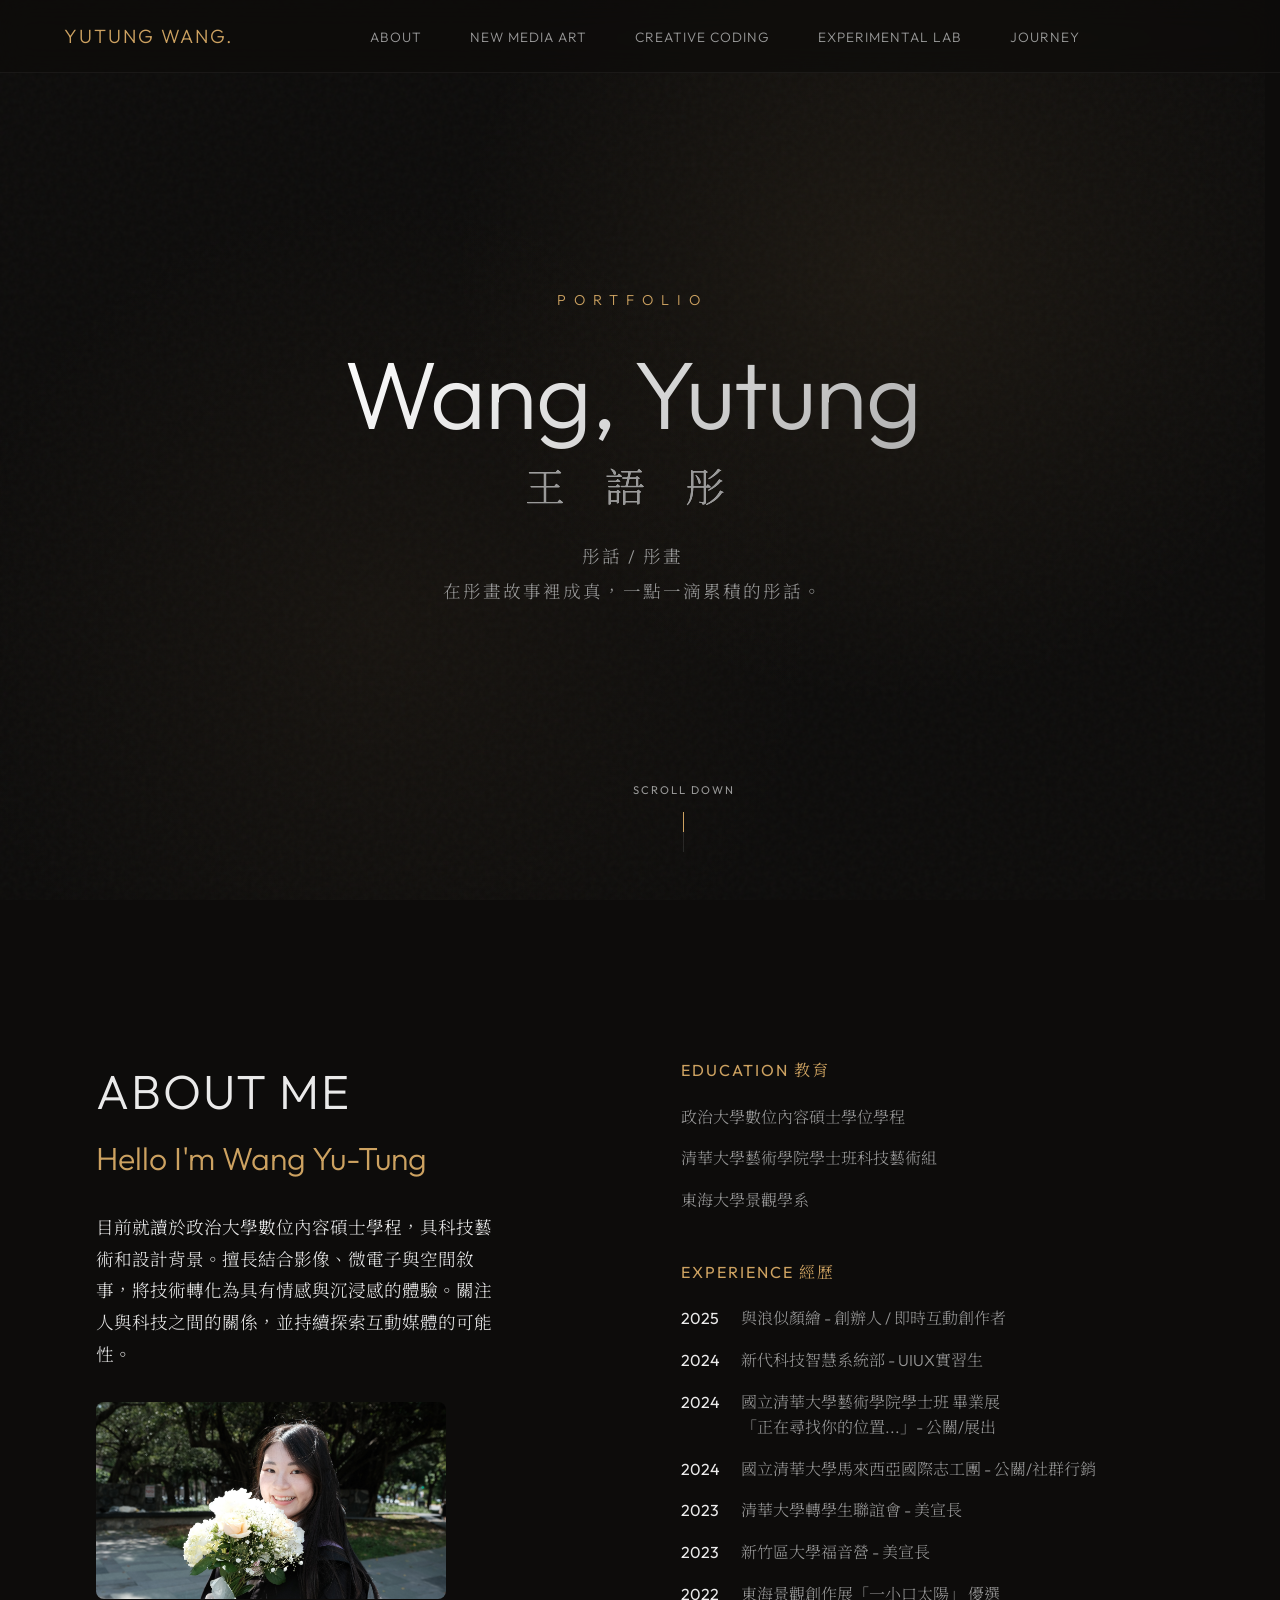
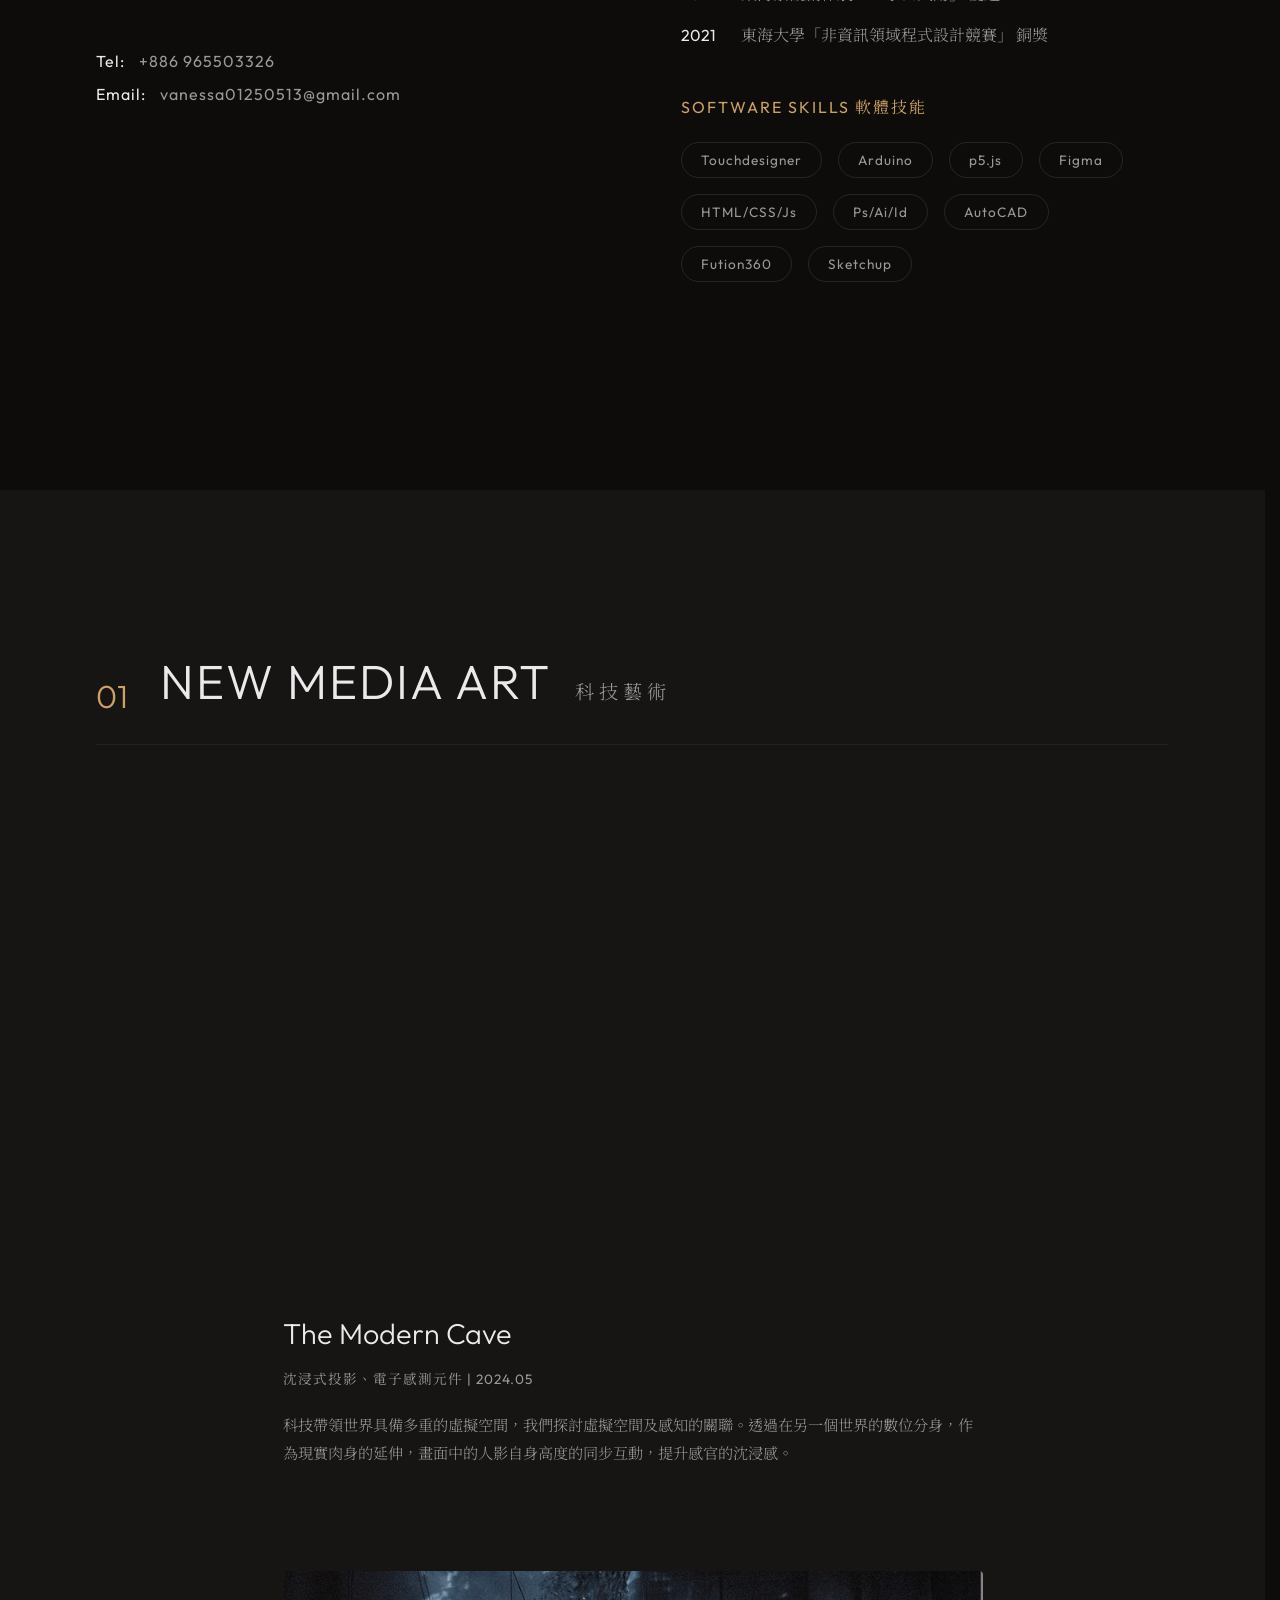
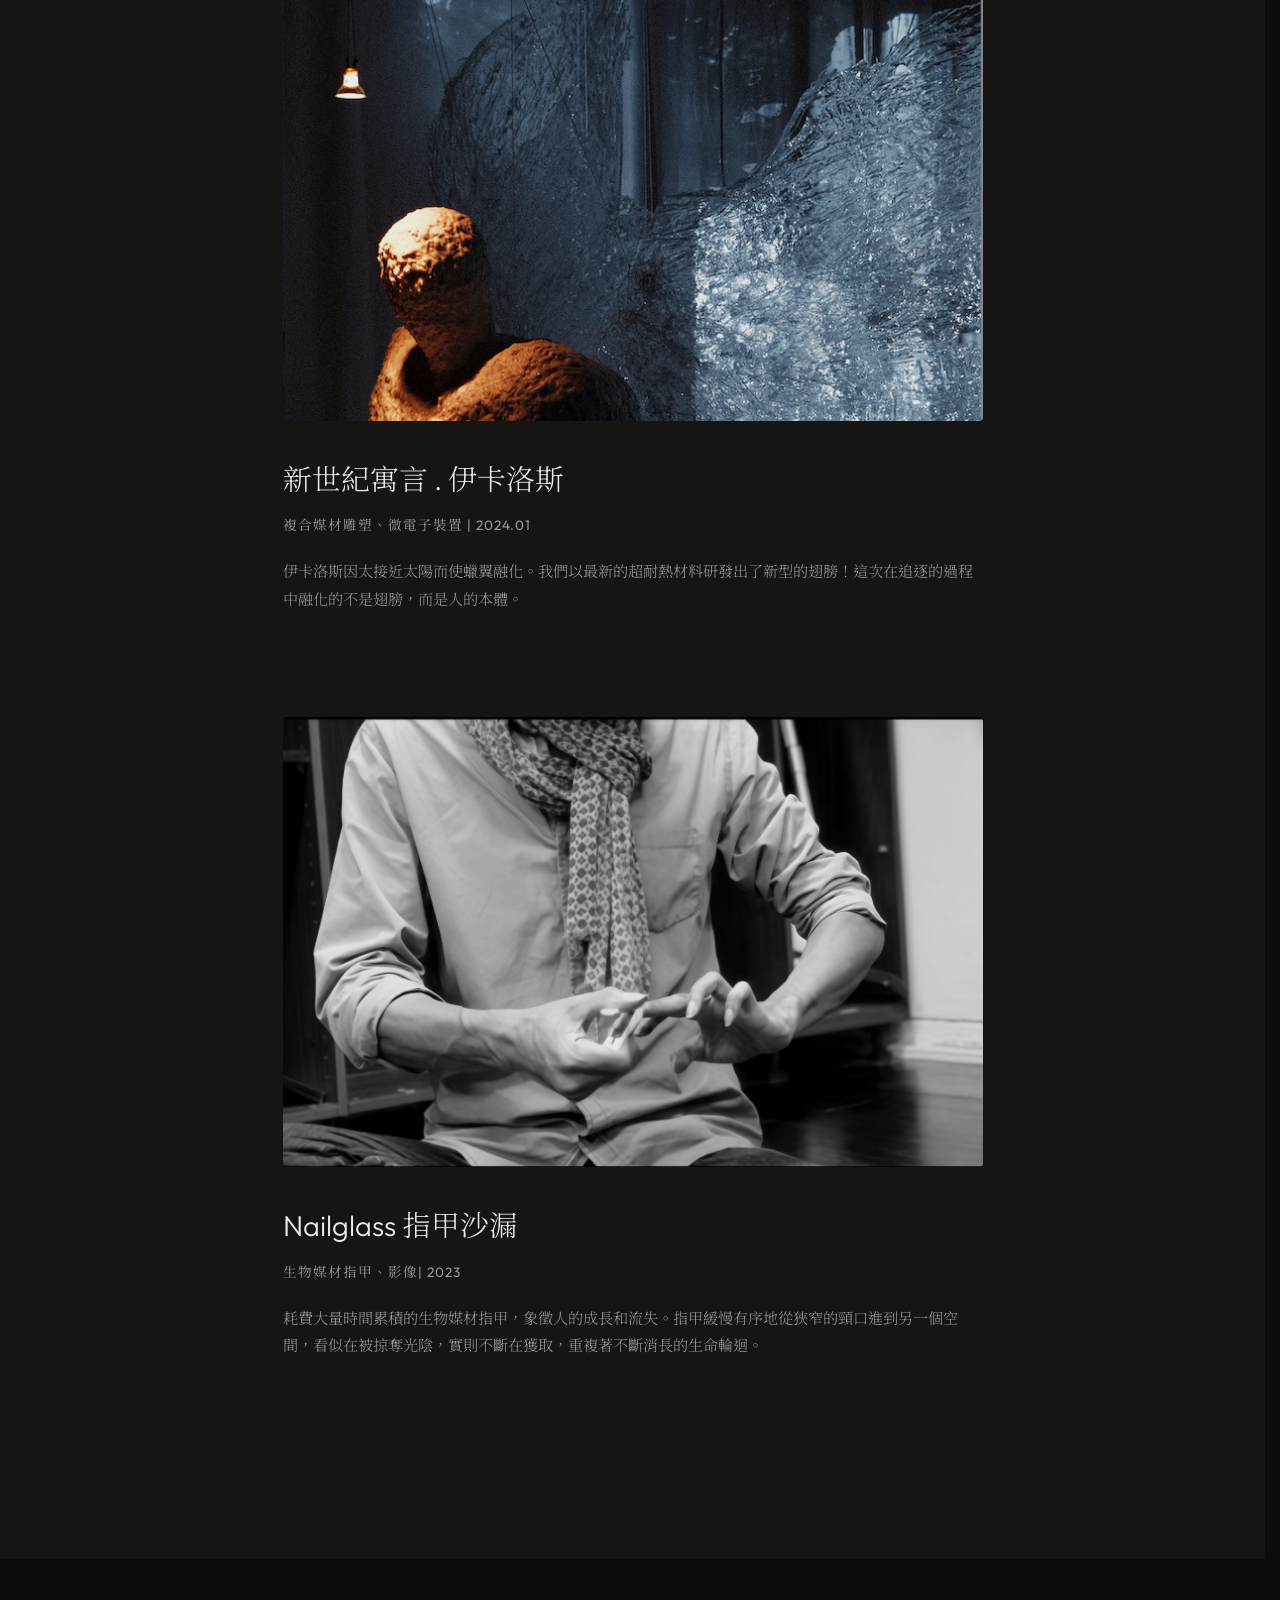
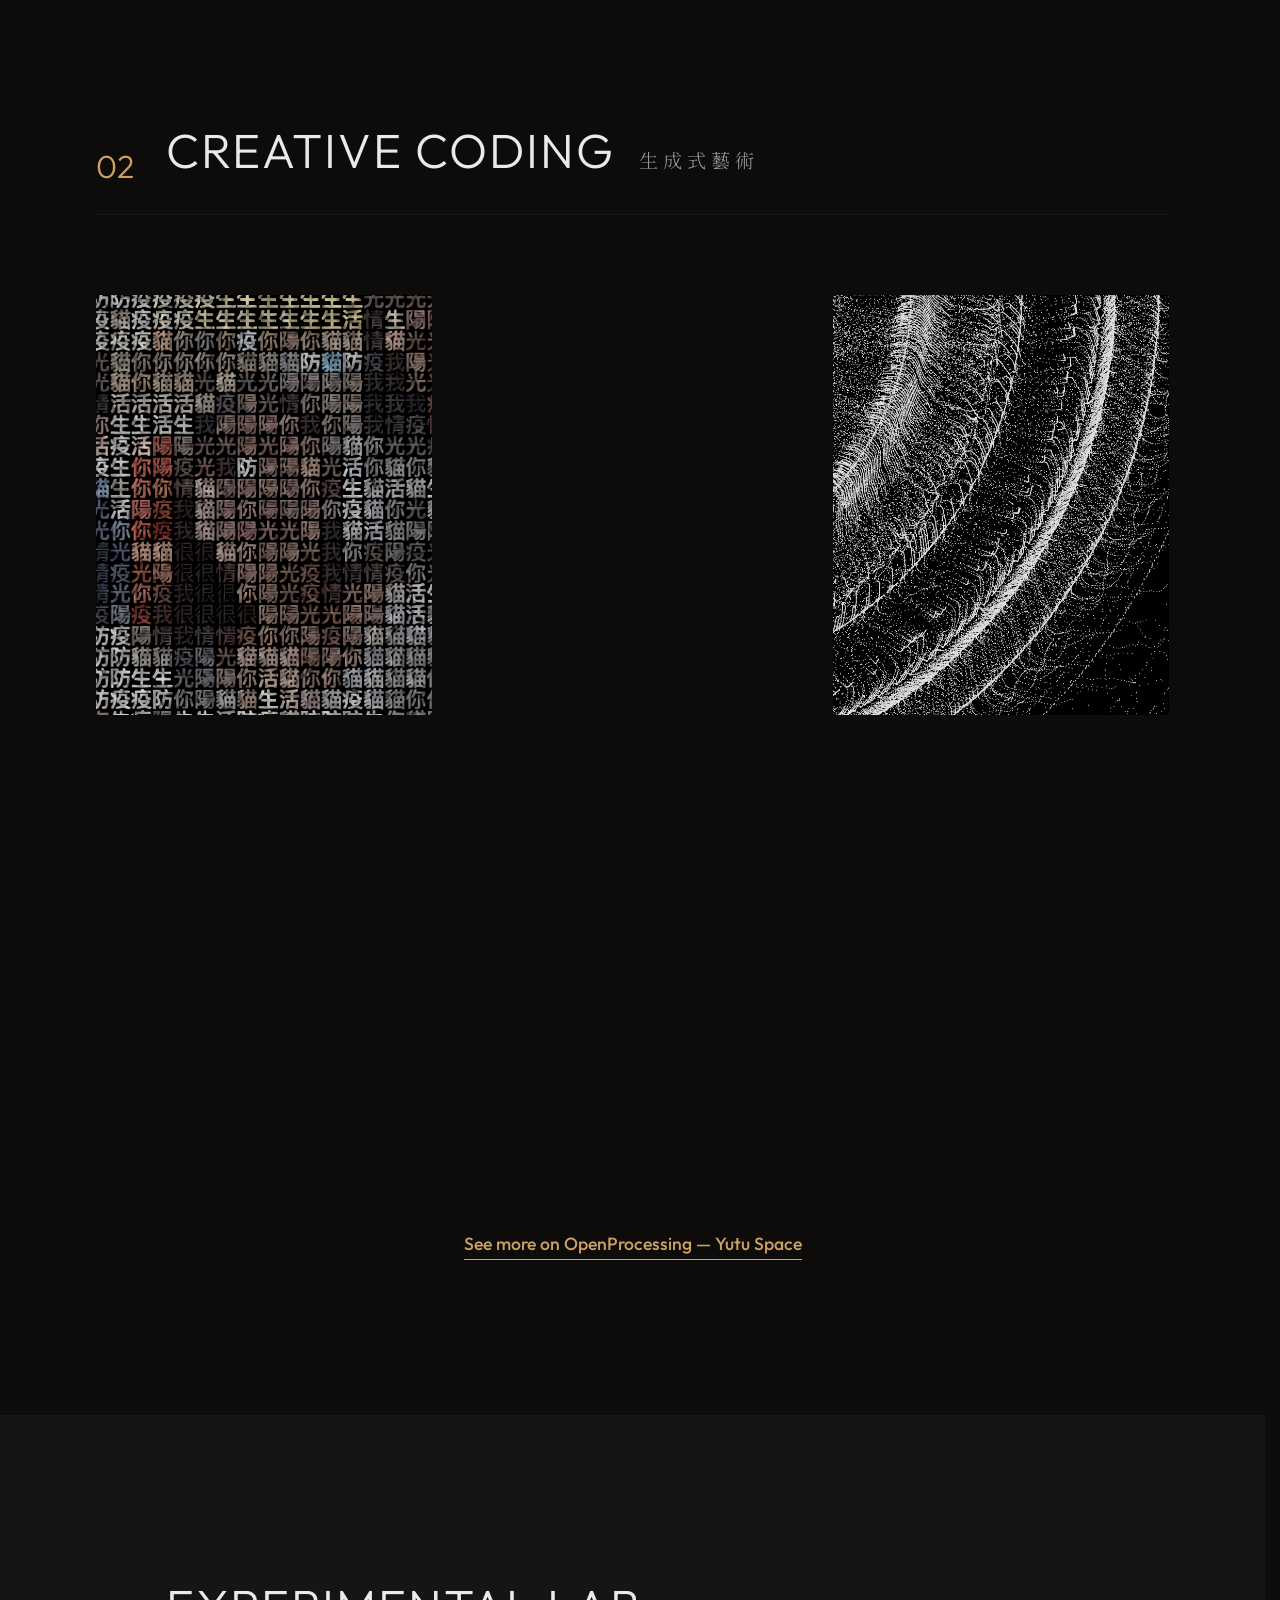
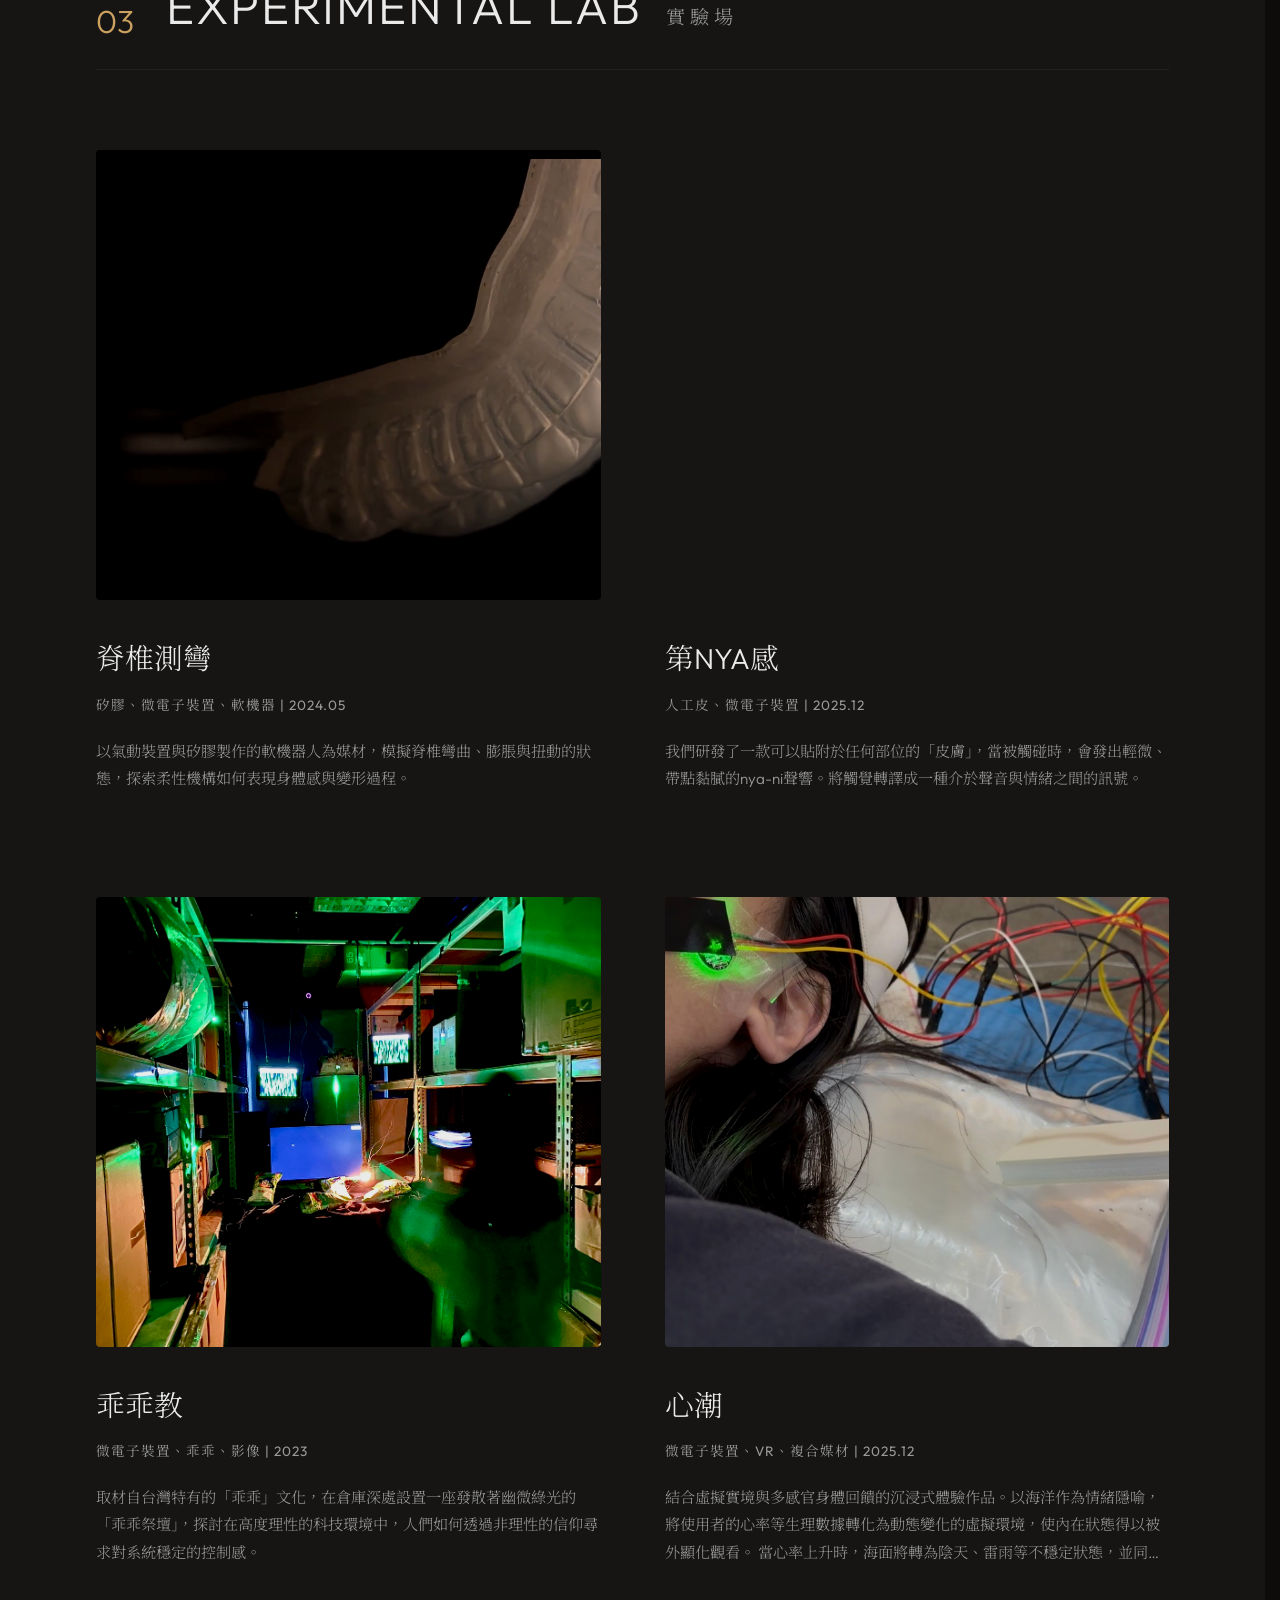
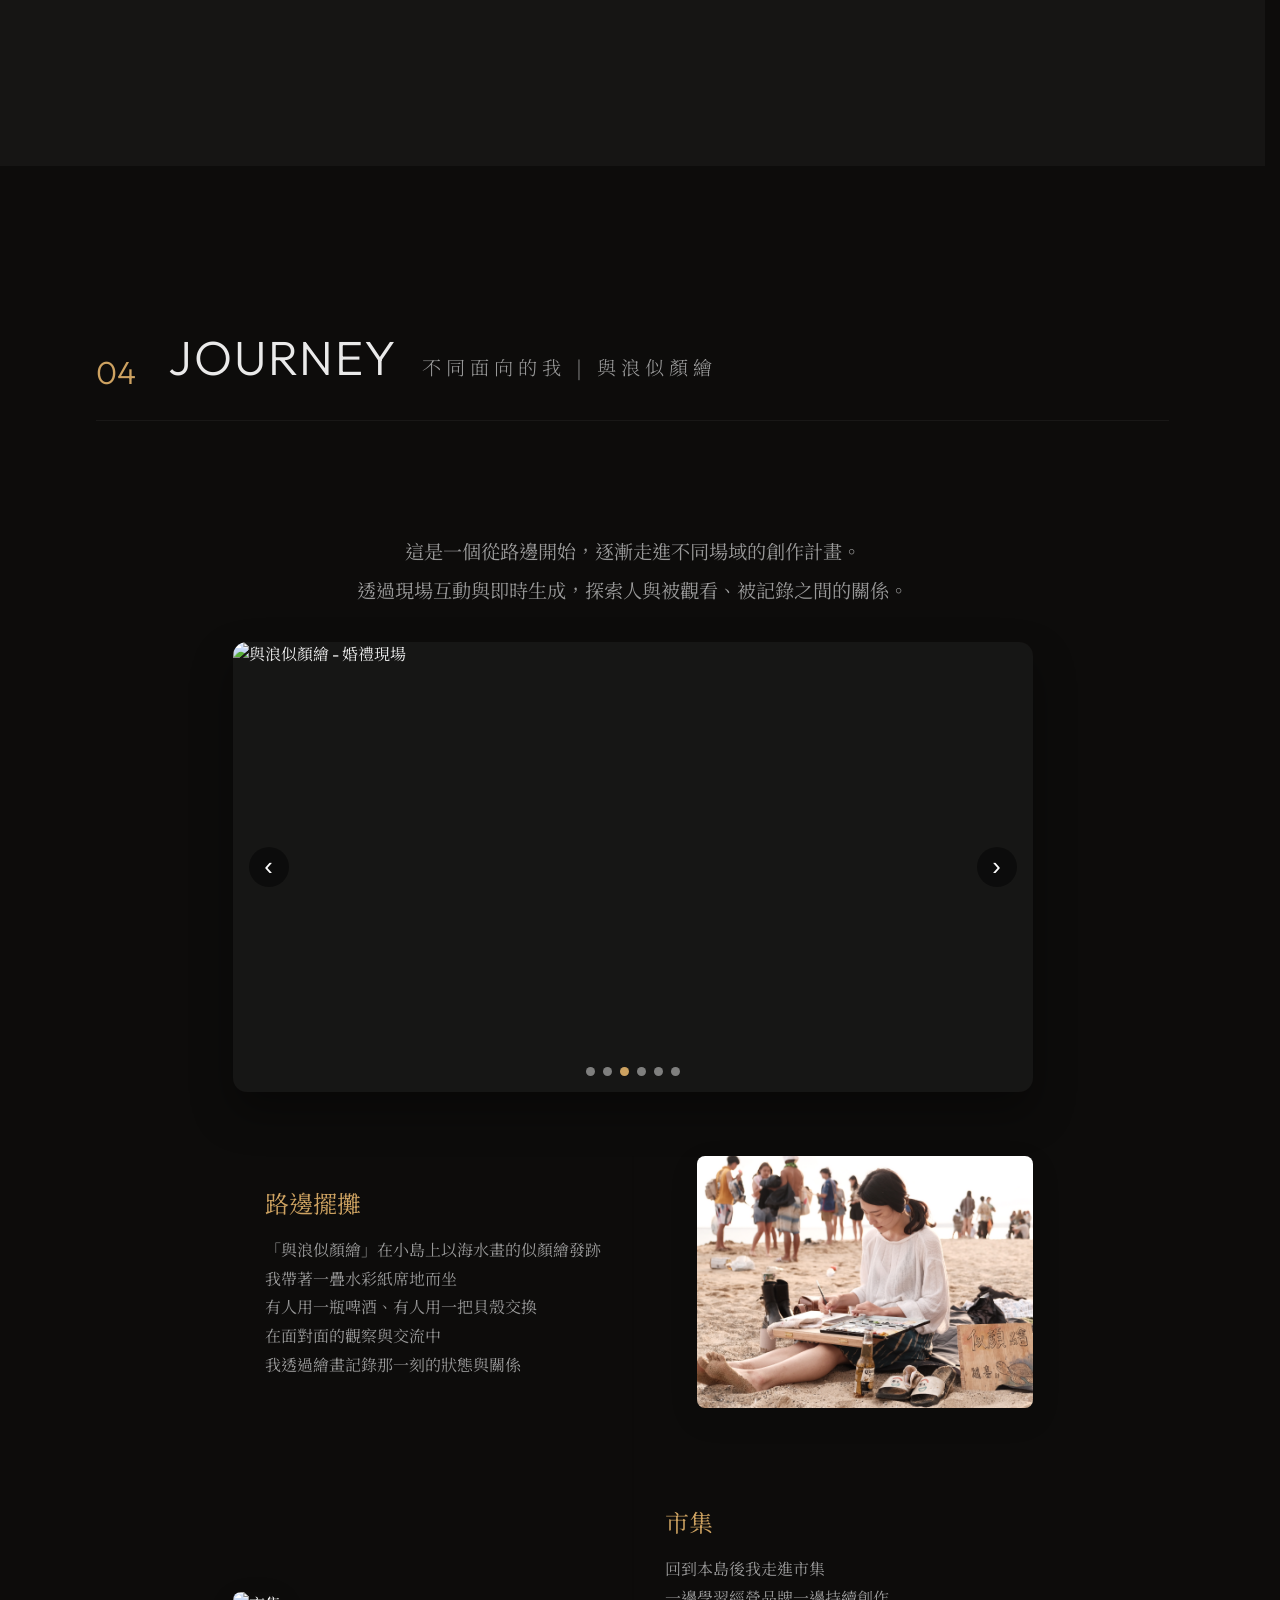
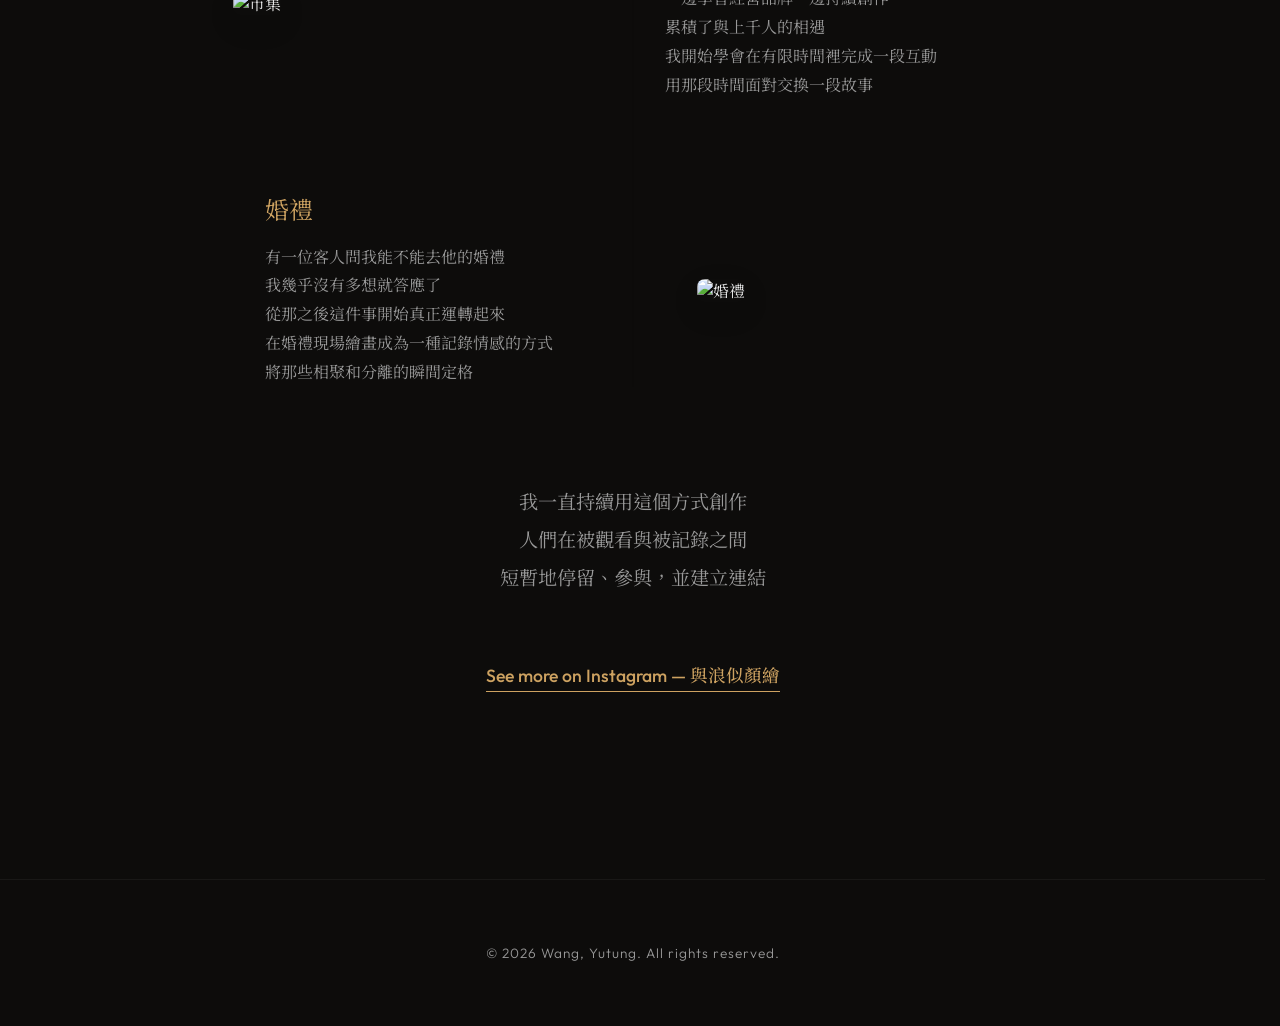
==== index.html @ 1b721aa9 "upload codes" ====
<!DOCTYPE html>
<html lang="zh-TW">

<head>
    <meta charset="UTF-8">
    <meta name="viewport" content="width=device-width, initial-scale=1.0">
    <title>王語彤 Yu-Tung Wang | Portfolio</title>
    <link rel="preconnect" href="https://fonts.googleapis.com">
    <link rel="preconnect" href="https://fonts.gstatic.com" crossorigin>
    <link
        href="https://fonts.googleapis.com/css2?family=Noto+Serif+TC:wght@300;400;600&family=Outfit:wght@300;400;500;700&display=swap"
        rel="stylesheet">
    <link rel="stylesheet" href="css/style.css">
</head>

<body>
    <nav class="navbar">
        <div class="logo">Yutung Wang.</div>
        <ul class="nav-links">
            <li><a href="#about">About</a></li>
            <li><a href="#new-media">New Media Art</a></li>
            <li><a href="#creative-coding">Creative Coding</a></li>
            <li><a href="#side-project">Experimental Lab</a></li>
            <li><a href="#journey">Journey</a></li>
        </ul>
        <div class="hamburger">
            <span class="bar"></span>
            <span class="bar"></span>
        </div>
    </nav>

    <header class="hero" id="home">
        <div class="hero-game-bg" aria-hidden="true">
            <iframe src="https://openprocessing.org/sketch/1597972/embed/" title="Hero Background Game"
                loading="lazy"></iframe>
        </div>
        <div class="hero-content">
            <h2 class="hero-subtitle fade-up">PORTFOLIO</h2>
            <h1 class="hero-title fade-up delay-1">Wang, Yutung<br><span class="chinese-name">王 語 彤</span></h1>
            <p class="hero-quote fade-up delay-2">彤話 / 彤畫<br>在彤畫故事裡成真，一點一滴累積的彤話。</p>
        </div>
        <div class="scroll-indicator fade-up delay-3">
            <span>Scroll Down</span>
            <div class="mouse"></div>
        </div>
    </header>

    <section id="about" class="about-section fade-in">
        <div class="container">
            <div class="about-grid">
                <div class="about-text">
                    <h2 class="section-title">ABOUT ME</h2>
                    <h3 class="name-en">Hello I'm Wang Yu-Tung</h3>  
                    <p class="bio" style="max-width: 400px; margin-bottom: 2rem; line-height: 1.8;">
                        目前就讀於政治大學數位內容碩士學程，具科技藝術和設計背景。擅長結合影像、微電子與空間敘事，將技術轉化為具有情感與沉浸感的體驗。關注人與科技之間的關係，並持續探索互動媒體的可能性。
                    </p>
                    <div class="about-photo" style="max-width: 350px; margin-bottom: 3rem;">
                        <img src="images/about.jpg" alt="About Yu-Tung Wang" style="width: 100%; border-radius: 8px;">
                    </div>
                    <div class="contact-info">
                        <p><strong>Tel:</strong> +886 965503326</p>
                        <p><strong>Email:</strong> vanessa01250513@gmail.com</p>
                    </div>
                </div>
                <div class="about-details">

                    <div class="detail-group">
                        <h4>Education 教育 </h4>
                        <ul>
                            <li>政治大學數位內容碩士學位學程</li>
                            <li>清華大學藝術學院學士班科技藝術組</li>
                            <li>東海大學景觀學系</li>
                        </ul>
                    </div>
                    <div class="detail-group">
                        <h4>Experience 經歷</h4>
                        <ul>
                            <li><strong>2025</strong> 與浪似顏繪 - 創辦人 / 即時互動創作者</ls>
                            <li><strong>2024</strong> 新代科技智慧系統部 - UIUX實習生</li>
                            <li><strong>2024</strong> 國立清華大學藝術學院學士班 畢業展 <br>「正在尋找你的位置...」- 公關/展出</li>
                            <li><strong>2024</strong> 國立清華大學馬來西亞國際志工團 - 公關/社群行銷</li>
                            <li><strong>2023</strong> 清華大學轉學生聯誼會 - 美宣長</li>
                            <li><strong>2023</strong> 新竹區大學福音營 - 美宣長</li>
                            <li><strong>2022</strong> 東海景觀創作展「一小口太陽」 優選</li>
                            <li><strong>2021</strong> 東海大學「非資訊領域程式設計競賽」 銅獎</li>

                        </ul>
                    </div>

                    <div class="detail-group">
                        <h4>Software Skills 軟體技能</h4>
                        <div class="skills-tags">
                            <span>Touchdesigner</span>
                            <span>Arduino</span>
                            <span>p5.js</span>
                            <span>Figma</span>
                            <span>HTML/CSS/Js</span>
                            <span>Ps/Ai/Id</span>
                            <span>AutoCAD</span>
                            <span>Fution360</span>
                            <span>Sketchup</span>
                        </div>
                    </div>
                </div>
            </div>
        </div>
    </section>

    <!-- New Media Art -->
    <section id="new-media" class="portfolio-section bg-light fade-in">
        <div class="container">
            <div class="section-header">
                <span class="section-num">01</span>
                <h2 class="section-title">New Media Art <span class="chinese-title">科技藝術</span></h2>
            </div>

            <div class="project-grid grid-1">
                <a href="project.html?id=modern-cave" class="project-card fade-up">
                    <div class="project-image" style="background-image: url('images/畢業製作照片 (1).jpeg');"></div>
                    <div class="project-info">
                        <h3>The Modern Cave</h3>
                        <p class="project-meta">沈浸式投影、電子感測元件 | 2024.05</p>
                        <p class="project-desc">
                            科技帶領世界具備多重的虛擬空間，我們探討虛擬空間及感知的關聯。透過在另一個世界的數位分身，作為現實肉身的延伸，畫面中的人影自身高度的同步互動，提升感官的沈浸感。</p>
                    </div>
                </a>

                <a href="project.html?id=icarus" class="project-card fade-up delay-1">
                    <div class="project-image" style="background-image: url('images/依卡洛斯1.png');"></div>
                    <div class="project-info">
                        <h3>新世紀寓言 . 伊卡洛斯</h3>
                        <p class="project-meta">複合媒材雕塑、微電子裝置 | 2024.01</p>
                        <p class="project-desc">伊卡洛斯因太接近太陽而使蠟翼融化。我們以最新的超耐熱材料研發出了新型的翅膀！這次在追逐的過程中融化的不是翅膀，而是人的本體。</p>
                    </div>
                </a>

                <a href="project.html?id=nailglass" class="project-card fade-up delay-2">
                    <div class="project-image" style="background-image: url('images/指甲3.JPG');"></div>
                    <div class="project-info">
                        <h3>Nailglass 指甲沙漏</h3>
                        <p class="project-meta">生物媒材指甲、影像| 2023</p>
                        <p class="project-desc">
                            耗費大量時間累積的生物媒材指甲，象徵人的成長和流失。指甲緩慢有序地從狹窄的頸口進到另一個空間，看似在被掠奪光陰，實則不斷在獲取，重複著不斷消長的生命輪迴。</p>
                    </div>
                </a>
            </div>
        </div>
    </section>

    <!-- Creative Coding -->
    <section id="creative-coding" class="portfolio-section fade-in">
        <div class="container">
            <div class="section-header">
                <span class="section-num">02</span>
                <h2 class="section-title">Creative Coding <span class="chinese-title">生成式藝術</span></h2>
            </div>

            <div class="creative-grid">
                <a href="project.html?id=text-photo" class="creative-card fade-up">
                    <div class="creative-img zoom-extra" style="background-image: url('images/字拍照1.jpg');"></div>
                    <div class="creative-content">
                        <h3>疫情下的「字」拍照</h3>
                        <p>p5.js | 用「疫情 防疫 生活 陽光 貓」等詞彙生成畫面。導入這些文字後取得鏡頭授權，偵測顏色，動態的重組、運算文字和色彩，以文字描繪圖像。</p>
                    </div>
                </a>

                <a href="project.html?id=sea" class="creative-card fade-up delay-1">
                    <div class="creative-img zoom-extra" style="background-image: url('images/擬海.png');"></div>
                    <div class="creative-content">
                        <h3>擬｜海</h3>
                        <p>p5.js | 以「海」作為大自然的原始母體象徵，粒子尺度的構成來模擬自然形態的生成邏輯，以數位語言重構出記憶中的海洋。</p>
                    </div>
                </a>

                <a href="project.html?id=universe" class="creative-card fade-up delay-2">
                    <div class="creative-img" style="background-image: url('images/particle system.png');"></div>
                    <div class="creative-content">
                        <h3>particle system #1 #2 #3</h3>
                        <p>p5.js | 迴圈及噪聲製作粒子，大量實驗產生不同的效果。</p>
                    </div>
                </a>

                <a href="project.html?id=bird-of-paradise" class="creative-card fade-up delay-3">
                    <div class="creative-img zoom-extra" style="background-image: url('images/天堂鳥.jpg');"></div>
                    <div class="creative-content">
                        <h3>天堂鳥</h3>
                        <p>p5.js | 互動式天堂鳥圖像，透過程式碼的參數化設計創造出獨特的視覺體驗。</p>
                    </div>
                </a>

                <a href="project.html?id=digital-mountain" class="creative-card fade-up delay-4">
                    <div class="creative-img zoom-extra" style="background-image: url('images/數位山巒.png');"></div>
                    <div class="creative-content">
                        <h3>數位山巒</h3>
                        <p>p5.js | 透過粒子系統與動態演算法，模擬地形的堆積與流動。紅色光線自畫面中放射，與流動的粒子相互牽引。</p>
                    </div>
                </a>

                <a href="project.html?id=jellyfish" class="creative-card fade-up delay-5">
                    <div class="creative-img zoom-extra" style="background-image: url('images/jellyfish.png');"></div>
                    <div class="creative-content">
                        <h3>jellyfish</h3>
                        <p>p5.js | 以大量密集的水母影像構成畫面，將被水母電傷的經驗轉化為柔軟可愛、帶點幽默與荒謬的視覺場景。</p>
                    </div>
                </a>
            </div>
            
            <div style="text-align: center; margin-top: 4rem;">
                <a href="https://openprocessing.org/user/278027#sketches" target="_blank" class="view-more-link" style="color: var(--primary); text-decoration: none; border-bottom: 1px solid var(--primary); padding-bottom: 4px; font-size: 1.1rem; font-weight: 500;"> See more on OpenProcessing — Yutu Space</a>
            </div>
        </div>
    </section>

    <!-- Side Project -->
    <section id="side-project" class="portfolio-section bg-light fade-in">
        <div class="container">
            <div class="section-header">
                <span class="section-num">03</span>
                <h2 class="section-title">Experimental Lab <span class="chinese-title">實驗場</span></h2>
            </div>

            <div class="project-grid split-grid">
                <a href="project.html?id=soft-robot" class="project-card fade-up">
                    <div class="project-image"
                        style="background-image: url('images/脊椎側彎1.png'); background-position: left center;"></div>
                    <div class="project-info">
                        <h3>脊椎測彎</h3>
                        <p class="project-meta">矽膠、微電子裝置、軟機器 | 2024.05</p>
                        <p class="project-desc">以氣動裝置與矽膠製作的軟機器人為媒材，模擬脊椎彎曲、膨脹與扭動的狀態，探索柔性機構如何表現身體感與變形過程。</p>
                    </div>
                </a>

                <a href="project.html?id=nya" class="project-card fade-up delay-1">
                    <div class="project-image" style="background-image: url('images/第nya感.jpg');"></div>
                    <div class="project-info">
                        <h3>第NYA感</h3>
                        <p class="project-meta">人工皮、微電子裝置 | 2025.12</p>
                        <p class="project-desc">我們研發了一款可以貼附於任何部位的「皮膚」，當被觸碰時，會發出輕微、帶點黏膩的nya-ni聲響。將觸覺轉譯成一種介於聲音與情緒之間的訊號。
                        </p>
                    </div>
                </a>

                <a href="project.html?id=kuai-kuai" class="project-card fade-up delay-2">
                    <div class="project-image"
                        style="background-image: url('images/乖乖教1.jpg'); background-position: center;"></div>
                    <div class="project-info">
                        <h3>乖乖教</h3>
                        <p class="project-meta">微電子裝置、乖乖、影像 | 2023</p>
                        <p class="project-desc">
                            取材自台灣特有的「乖乖」文化，在倉庫深處設置一座發散著幽微綠光的「乖乖祭壇」，探討在高度理性的科技環境中，人們如何透過非理性的信仰尋求對系統穩定的控制感。</p>
                    </div>
                </a>

                <a href="project.html?id=xinchao" class="project-card fade-up delay-2">
                    <div class="project-image"
                        style="background-image: url('images/心潮2.jpg'); background-position: center;"></div>
                    <div class="project-info">
                        <h3>心潮</h3>
                        <p class="project-meta">微電子裝置、vr、複合媒材 | 2025.12</p>
                        <p class="project-desc">
                            結合虛擬實境與多感官身體回饋的沉浸式體驗作品。以海洋作為情緒隱喻，將使用者的心率等生理數據轉化為動態變化的虛擬環境，使內在狀態得以被外顯化觀看。

                            當心率上升時，海面將轉為陰天、雷雨等不穩定狀態，並同步影響波浪強度。作品同時結合 Arduino 驅動的觸覺裝置與水體回饋機制，使使用者在躺姿中同時感知視覺、聽覺與觸覺的變化。

                            透過即時回饋與環境擾動，《心潮》讓使用者在變動中覺察自身狀態，在持續干擾與回饋中，讓使用者重新理解與自身狀態的關係。</p>
                    </div>
                </a>
            </div>
        </div>
    </section>

    <!-- Journey -->
    <section id="journey" class="portfolio-section fade-in">
        <div class="container">
            <div class="section-header">
                <span class="section-num">04</span>
                <h2 class="section-title">Journey <span class="chinese-title">不同面向的我 | 與浪似顏繪</span></h2>
            </div>
            
            <div class="journey-container">
                <!-- Hero -->
                <div class="journey-insight fade-up">
                    <p>這是一個從路邊開始，逐漸走進不同場域的創作計畫。<br>透過現場互動與即時生成，探索人與被觀看、被記錄之間的關係。</p>
                </div>

                <div class="journey-carousel fade-up" data-carousel-interval="3500">
                    <div class="journey-carousel-track">
                        <div class="journey-slide is-active">
                            <img src="images/與浪擺攤.jpg" alt="與浪似顏繪 - 路邊擺攤">
                        </div>
                        <div class="journey-slide">
                            <img src="images/與浪擺攤2.JPG" alt="與浪似顏繪 - 市集現場">
                        </div>
                        <div class="journey-slide">
                            <img src="images/與浪婚禮5.JPG" alt="與浪似顏繪 - 婚禮現場">
                        </div>
                        <div class="journey-slide">
                            <img src="images/與浪婚禮6.JPG" alt="與浪似顏繪 - 婚禮現場">
                        </div>
                        <div class="journey-slide">
                            <img src="images/與浪婚禮.JPG" alt="與浪似顏繪 - 婚禮現場">
                        </div>
                        <div class="journey-slide">
                            <img src="images/與浪擺攤4.JPG" alt="與浪似顏繪 - 市集現場">
                        </div>
                    </div>
                    <button class="journey-carousel-btn prev" aria-label="上一張照片">‹</button>
                    <button class="journey-carousel-btn next" aria-label="下一張照片">›</button>
                    <div class="journey-carousel-dots" aria-label="輪播頁籤"></div>
                </div>


                <!-- Timeline -->
                <div class="journey-timeline">
                    <!-- Step 1 -->
                    <div class="journey-step fade-up">
                        <div class="step-content">
                            <h3>路邊擺攤</h3>
                            <p>「與浪似顏繪」在小島上以海水畫的似顏繪發跡<br>

                                我帶著一疊水彩紙席地而坐<br>
                                有人用一瓶啤酒、有人用一把貝殼交換<br>
                                
                                在面對面的觀察與交流中<br>
                                我透過繪畫記錄那一刻的狀態與關係</p>
                        </div>
                        <div class="step-image">
                            <img src="images/與浪擺攤.jpg" alt="路邊擺攤">
                        </div>
                    </div>
                    
                    <!-- Step 2 -->
                    <div class="journey-step fade-up">
                        <div class="step-image">
                            <img src="images/與浪擺攤2.JPG" alt="市集">
                        </div>
                        <div class="step-content">
                            <h3>市集</h3>
                            <p>回到本島後我走進市集<br>
                                一邊學習經營品牌一邊持續創作<br>
                                累積了與上千人的相遇<br>
                            我開始學會在有限時間裡完成一段互動<br>用那段時間面對交換一段故事</p>
                        </div>
                    </div>

                    <!-- Step 3 -->
                    <div class="journey-step fade-up">
                        <div class="step-content">
                            <h3>婚禮</h3>
                            <p>有一位客人問我能不能去他的婚禮<br>
                                我幾乎沒有多想就答應了<br>
                                
                                從那之後這件事開始真正運轉起來<br>
                                
                                在婚禮現場繪畫成為一種記錄情感的方式<br>
                                將那些相聚和分離的瞬間定格</p>
                        </div>
                        <div class="step-image">
                            <img src="images/與浪婚禮5.JPG" alt="婚禮">
                        </div>
                    </div>
                </div>


                <!-- Insight -->
                <div class="journey-insight fade-up">
                    <p>我一直持續用這個方式創作<br>
                        人們在被觀看與被記錄之間<br>
                        短暫地停留、參與，並建立連結<br>
                       </p>
                       <div style="text-align: center; margin-top: 4rem;">
                        <a href="https://www.instagram.com/tunng___/" target="_blank" class="view-more-link" style="color: var(--primary); text-decoration: none; border-bottom: 1px solid var(--primary); padding-bottom: 4px; font-size: 1.1rem; font-weight: 500;"> See more on Instagram — 與浪似顏繪</a>
                    </div>
                    <!-- <a href="https://www.instagram.com/tunng___/" target="_blank" class="instagram-link">See more on Instagram — 與浪似顏繪 ↗</a> -->
                </div>
            </div>
        </div>
    </section>

    <footer>
        <div class="container">
            <p>&copy; 2026 Wang, Yutung. All rights reserved.</p>
        </div>
    </footer>

    <script src="js/main.js"></script>
</body>

</html>
---- css/style.css ----
:root {
    --primary: #cda261;
    --bg-color: #0d0c0b;
    --bg-light: #161514;
    --text-main: #eaeaea;
    --text-light: #999999;
    --accent: #8b6b42;
    --transition: all 0.5s cubic-bezier(0.25, 1, 0.5, 1);
}

* {
    margin: 0;
    padding: 0;
    box-sizing: border-box;
}

html {
    scroll-behavior: smooth;
    /* Reserve space for scrollbar so it doesn't overlap text. */
    scrollbar-gutter: stable;
    font-family: 'Outfit', 'Noto Serif TC', serif;
    color: var(--text-main);
    background-color: var(--bg-color);
}

body {
    overflow-x: hidden;
}

.container {
    max-width: 1200px;
    margin: 0 auto;
    padding: 0 5%;
}

/* Typography */
h1,
h2,
h3,
h4 {
    font-weight: 400;
    line-height: 1.3;
}

/* Navbar */
.navbar {
    position: fixed;
    top: 0;
    left: 0;
    width: 100%;
    padding: 1.5rem 5%;
    display: flex;
    justify-content: space-between;
    align-items: center;
    z-index: 1000;
    background: rgba(13, 12, 11, 0.7);
    backdrop-filter: blur(15px);
    -webkit-backdrop-filter: blur(15px);
    transition: var(--transition);
    border-bottom: 1px solid rgba(255, 255, 255, 0.05);
}

.navbar.scrolled {
    padding: 1rem 5%;
    background: rgba(13, 12, 11, 0.95);
    box-shadow: 0 4px 30px rgba(0, 0, 0, 0.5);
}

.logo {
    font-size: 1.2rem;
    font-weight: 300;
    letter-spacing: 2px;
    color: var(--primary);
    text-transform: uppercase;
}

.nav-links {
    display: flex;
    list-style: none;
    gap: 3rem;
}

.nav-links a {
    text-decoration: none;
    color: var(--text-light);
    font-size: 0.85rem;
    font-weight: 300;
    letter-spacing: 1px;
    text-transform: uppercase;
    position: relative;
    padding-bottom: 5px;
    transition: var(--transition);
}

.nav-links a:hover {
    color: var(--text-main);
}

.nav-links a::after {
    content: '';
    position: absolute;
    bottom: 0;
    left: 0;
    width: 0;
    height: 1px;
    background-color: var(--primary);
    transition: var(--transition);
}

.nav-links a:hover::after {
    width: 100%;
}

/* Hero Section */
.hero {
    height: 100vh;
    display: flex;
    align-items: center;
    justify-content: center;
    position: relative;
    background: radial-gradient(circle at 70% 30%, rgba(205, 162, 97, 0.08) 0%, transparent 40%),
        radial-gradient(circle at 30% 70%, rgba(139, 107, 66, 0.08) 0%, transparent 40%);
}

.hero::after {
    content: '';
    position: absolute;
    top: 0;
    left: 0;
    width: 100%;
    height: 100%;
    background: url('data:image/svg+xml,%3Csvg viewBox="0 0 200 200" xmlns="http://www.w3.org/2000/svg"%3E%3Cfilter id="noiseFilter"%3E%3CfeTurbulence type="fractalNoise" baseFrequency="0.85" numOctaves="3" stitchTiles="stitch"/%3E%3C/filter%3E%3Crect width="100%25" height="100%25" filter="url(%23noiseFilter)" opacity="0.03"/%3E%3C/svg%3E');
    pointer-events: none;
    z-index: 1;
}

.hero-game-bg {
    position: absolute;
    inset: 0;
    z-index: 0;
    overflow: hidden;
    pointer-events: none;
}

.hero-game-bg iframe {
    width: 100%;
    height: 100%;
    border: 0;
    filter: brightness(0.45) saturate(0.85);
}

.hero-content {
    text-align: center;
    max-width: 900px;
    padding: 0 20px;
    z-index: 2;
}

.hero-subtitle {
    font-size: 0.9rem;
    letter-spacing: 8px;
    color: var(--primary);
    margin-bottom: 2rem;
    text-transform: uppercase;
    font-weight: 300;
}

.hero-title {
    font-size: 6rem;
    margin-bottom: 2rem;
    font-weight: 300;
    letter-spacing: -1px;
    line-height: 1.1;
    background: linear-gradient(135deg, #fff 0%, #aaa 100%);
    -webkit-background-clip: text;
    -webkit-text-fill-color: transparent;
}

.chinese-name {
    display: block;
    font-size: 2.5rem;
    font-family: 'Noto Serif TC', serif;
    margin-top: 1rem;
    letter-spacing: 15px;
    font-weight: 300;
    background: none;
    -webkit-text-fill-color: var(--text-light);
}

.hero-quote {
    font-size: 1.1rem;
    color: var(--text-light);
    line-height: 2;
    font-weight: 300;
    letter-spacing: 2px;
}

.scroll-indicator {
    position: absolute;
    bottom: 3rem;
    left: 50%;
    transform: translateX(-50%) translateY(40px);
    display: flex;
    flex-direction: column;
    align-items: center;
    gap: 15px;
    font-size: 0.7rem;
    letter-spacing: 2px;
    text-transform: uppercase;
    color: var(--text-light);
    z-index: 2;
}

.mouse {
    width: 1px;
    height: 40px;
    background: rgba(255, 255, 255, 0.1);
    position: relative;
    overflow: hidden;
}

.mouse::before {
    content: '';
    position: absolute;
    top: 0;
    left: 0;
    width: 100%;
    height: 50%;
    background: var(--primary);
    animation: scroll-line 2s cubic-bezier(0.77, 0, 0.175, 1) infinite;
}

@keyframes scroll-line {
    0% {
        transform: translateY(-100%);
    }

    100% {
        transform: translateY(200%);
    }
}

/* Sections */
section {
    padding: 10rem 0;
    position: relative;
}

.bg-light {
    background-color: var(--bg-light);
}

.section-header {
    margin-bottom: 5rem;
    display: flex;
    align-items: flex-end;
    gap: 2rem;
    border-bottom: 1px solid rgba(255, 255, 255, 0.05);
    padding-bottom: 2rem;
}

.section-num {
    font-size: 2rem;
    color: var(--primary);
    font-weight: 300;
    line-height: 1;
}

.section-title {
    font-size: 3rem;
    display: flex;
    align-items: baseline;
    gap: 1.5rem;
    font-weight: 300;
    text-transform: uppercase;
    letter-spacing: 2px;
}

.chinese-title {
    font-family: 'Noto Serif TC', serif;
    font-size: 1.2rem;
    color: var(--text-light);
    letter-spacing: 5px;
    font-weight: 300;
}

/* About Section */
.about-grid {
    display: grid;
    grid-template-columns: 1fr 1fr;
    gap: 6rem;
}

.name-en {
    font-size: 2rem;
    margin: 1rem 0 2rem 0;
    font-weight: 300;
    color: var(--primary);
}

.bio {
    font-size: 1.1rem;
    line-height: 2;
    color: var(--text-main);
    margin-bottom: 3rem;
    font-weight: 300;
}

.contact-info p {
    margin-bottom: 0.8rem;
    font-size: 1rem;
    color: var(--text-light);
    letter-spacing: 1px;
}

.contact-info strong {
    color: var(--text-main);
    font-weight: 400;
    margin-right: 10px;
}

.detail-group {
    margin-bottom: 3rem;
}

.detail-group h4 {
    font-size: 1rem;
    margin-bottom: 1.5rem;
    color: var(--primary);
    text-transform: uppercase;
    letter-spacing: 2px;
}

.detail-group ul {
    list-style: none;
}

.detail-group li {
    margin-bottom: 1rem;
    line-height: 1.6;
    font-weight: 300;
    color: var(--text-light);
    display: flex;
    gap: 15px;
}

.detail-group li strong {
    color: var(--text-main);
    font-weight: 400;
    min-width: 45px;
}

.skills-tags {
    display: flex;
    flex-wrap: wrap;
    gap: 1rem;
}

.skills-tags span {
    padding: 0.5rem 1.2rem;
    border: 1px solid rgba(255, 255, 255, 0.1);
    border-radius: 30px;
    font-size: 0.85rem;
    letter-spacing: 1px;
    color: var(--text-light);
    transition: var(--transition);
}

.skills-tags span:hover {
    border-color: var(--primary);
    color: var(--primary);
    background: rgba(205, 162, 97, 0.05);
}

/* Portfolio Sections */
.project-grid {
    display: grid;
    grid-template-columns: repeat(auto-fit, minmax(350px, 1fr));
    gap: 4rem;
}

.split-grid {
    grid-template-columns: repeat(2, 1fr);
}

.project-card {
    text-decoration: none;
    display: block;
    color: inherit;
    group: card;
}

.project-image {
    height: 450px;
    background-size: cover;
    background-position: center;
    transition: var(--transition);
    border-radius: 4px;
    filter: brightness(0.9) contrast(1.05);
}

.project-card:hover .project-image {
    filter: brightness(1.1) contrast(1.1);
    transform: scale(1.02);
}

.project-info {
    padding: 2.5rem 0;
    position: relative;
}

.project-info h3 {
    font-size: 1.8rem;
    margin-bottom: 1rem;
    font-weight: 300;
    transition: var(--transition);
}

.project-card:hover .project-info h3 {
    color: var(--primary);
}

.project-meta {
    font-size: 0.85rem;
    color: var(--text-light);
    margin-bottom: 1.5rem;
    letter-spacing: 1px;
    text-transform: uppercase;
}

.project-desc {
    color: var(--text-light);
    line-height: 1.8;
    font-size: 0.95rem;
    font-weight: 300;
    display: -webkit-box;
    -webkit-line-clamp: 3;
    -webkit-box-orient: vertical;
    overflow: hidden;
}

/* Creative Coding Grid */
.creative-grid {
    display: grid;
    grid-template-columns: repeat(3, 1fr);
    gap: 2rem;
}

.creative-card {
    position: relative;
    aspect-ratio: 4/5;
    text-decoration: none;
    display: block;
    color: inherit;
    border-radius: 4px;
    overflow: hidden;
}

.creative-img {
    position: absolute;
    inset: 0;
    background-size: cover;
    background-position: center;
    transition: transform 0.8s cubic-bezier(0.25, 1, 0.5, 1), filter 0.8s ease;
    filter: brightness(0.85) contrast(1.05);
}

.creative-content {
    position: absolute;
    inset: 0;
    background: linear-gradient(to top, rgba(13, 12, 11, 0.95) 0%, rgba(13, 12, 11, 0.2) 50%, transparent 100%);
    padding: 3rem 2rem 2rem 2rem;
    display: flex;
    flex-direction: column;
    justify-content: flex-end;
    opacity: 0;
    transform: translateY(20px);
    transition: var(--transition);
}

.creative-card:hover .creative-img {
    transform: scale(1.05);
    filter: brightness(1.1) contrast(1.1);
}

.creative-img.zoom-extra {
    transform: scale(1.15);
}

.creative-card:hover .creative-img.zoom-extra {
    transform: scale(1.2);
}

.creative-card:hover .creative-content {
    opacity: 1;
    transform: translateY(0);
}

.creative-content h3 {
    font-size: 1.4rem;
    margin-bottom: 0.5rem;
    color: var(--primary);
    font-weight: 400;
}

.creative-content p {
    font-size: 0.85rem;
    line-height: 1.6;
    color: var(--text-light);
    font-weight: 300;
    display: -webkit-box;
    -webkit-line-clamp: 2;
    -webkit-box-orient: vertical;
    overflow: hidden;
}

/* Project Detail Page Styles */
.project-page {
    padding-top: 120px;
    background-color: var(--bg-color);
}

.back-link {
    margin-top: 10px;
}

.back-link a {
    text-decoration: none;
    color: var(--text-light);
    font-size: 0.85rem;
    text-transform: uppercase;
    letter-spacing: 2px;
    font-weight: 300;
    transition: var(--transition);
    display: inline-flex;
    align-items: center;
    gap: 10px;
}

.back-link a:hover {
    color: var(--primary);
    transform: translateX(-5px);
}

.project-container {
    max-width: 1000px;
    margin: 2rem auto 8rem auto;
    padding: 0 5%;
}

.project-header {
    margin-bottom: 6rem;
}

.category-tag {
    font-size: 0.85rem;
    color: var(--primary);
    text-transform: uppercase;
    letter-spacing: 3px;
    margin-bottom: 2rem;
}

.project-title-large {
    font-size: 4rem;
    margin-bottom: 1.5rem;
    font-weight: 300;
    line-height: 1.1;
}

.project-meta-large {
    font-size: 1rem;
    color: var(--text-light);
    letter-spacing: 1px;
    font-weight: 300;
}

.project-content {
    display: flex;
    flex-direction: column;
    gap: 6rem;
}

.project-text {
    font-size: 1.1rem;
    line-height: 2;
    color: var(--text-main);
    max-width: 800px;
    font-weight: 300;
}

.project-text p {
    margin-bottom: 2rem;
}

.project-text h4 {
    font-size: 1.2rem;
    color: var(--primary);
    margin: 3rem 0 1.5rem 0;
    text-transform: uppercase;
    letter-spacing: 2px;
}

.project-gallery {
    display: flex;
    flex-direction: column;
    gap: 3rem;
    align-items: center;
}

.gallery-img {
    max-width: 100%;
    border-radius: 4px;
    filter: brightness(0.9) contrast(1.05);
}

.gallery-text-block {
    margin: 2rem 0 1.5rem;
    color: var(--text-light);
    line-height: 1.8;
}

.gallery-text-block h4 {
    color: var(--primary);
    margin-bottom: 0.8rem;
    font-size: 1.2rem;
    font-weight: 400;
}

.gallery-img-small {
    max-width: 70%;
    margin: 0 auto;
}

.gallery-grid-3 {
    display: grid;
    grid-template-columns: repeat(3, 1fr);
    gap: 1.5rem;
    width: 100%;
    margin-bottom: 2rem;
}

.grid-img-wrapper {
    width: 100%;
    aspect-ratio: 1 / 1;
    overflow: hidden;
    border-radius: 4px;
}

.grid-img-wrapper .gallery-img {
    width: 100%;
    height: 100%;
    object-fit: cover;
    margin-bottom: 0;
}

/* Footer */
footer {
    text-align: center;
    padding: 4rem 0;
    border-top: 1px solid rgba(255, 255, 255, 0.05);
    color: var(--text-light);
    font-size: 0.85rem;
    letter-spacing: 1px;
    font-weight: 300;
}

/* Animations */
.fade-up {
    opacity: 0;
    transform: translateY(40px);
    transition: opacity 1s cubic-bezier(0.25, 1, 0.5, 1), transform 1s cubic-bezier(0.25, 1, 0.5, 1);
}

.fade-up.visible {
    opacity: 1;
    transform: translateY(0);
}

.delay-1 {
    transition-delay: 0.1s;
}

.delay-2 {
    transition-delay: 0.2s;
}

.delay-3 {
    transition-delay: 0.3s;
}

/* Responsive */
@media (max-width: 900px) {
    .about-grid {
        grid-template-columns: 1fr;
        gap: 4rem;
    }

    .hero-title {
        font-size: 4rem;
    }

    .project-title-large {
        font-size: 3rem;
    }

    .creative-grid,
    .split-grid {
        grid-template-columns: 1fr;
    }
}

@media (max-width: 768px) {
    .nav-links {
        display: none;
    }
}

/* Interactive Background for Hero */
.interactive-bg {
    position: absolute;
    top: 0;
    left: 0;
    width: 100vw;
    height: 100vh;
    display: flex;
    justify-content: center;
    align-items: center;
    gap: 2vw;
    z-index: 0;
    overflow: hidden;
}

.hero-content {
    position: relative;
    z-index: 10;
    pointer-events: none;
}

.interactive-bg .slice {
    width: 12vw;
    height: 65vh;
    /* background-image: url('../images/about1.jpg'); */
    background-size: 100vw 100vh;
    background-repeat: no-repeat;
    filter: grayscale(100%) drop-shadow(0 10px 20px rgba(0, 0, 0, 0.5));
    transition: filter 0.5s ease, transform 0.5s cubic-bezier(0.25, 1, 0.5, 1), border-radius 0.5s ease, background-position 0.5s ease;
    cursor: pointer;
    pointer-events: auto;
    border-radius: 4px;
}

.interactive-bg .slice-1 {
    transform: translateY(-8vh);
    background-position: -16vw -9.5vh;
}

.interactive-bg .slice-2 {
    transform: translateY(12vh);
    background-position: -30vw -29.5vh;
}

.interactive-bg .slice-3 {
    transform: translateY(-12vh);
    background-position: -44vw -5.5vh;
}

.interactive-bg .slice-4 {
    transform: translateY(15vh);
    background-position: -58vw -32.5vh;
}

.interactive-bg .slice-5 {
    transform: translateY(-5vh);
    background-position: -72vw -12.5vh;
}

.interactive-bg .slice:hover {
    filter: grayscale(0%) drop-shadow(0 15px 30px rgba(0, 0, 0, 0.8));
    border-radius: 8px;
    z-index: 2;
}


/* 1 Column Grid explicitly for New Media Art */
@media (min-width: 768px) {
    .project-grid.grid-1 {
        grid-template-columns: 1fr;
        max-width: 700px;
        margin: 0 auto;
    }

    .project-grid.grid-1 .project-image {
        padding-top: 50%;
    }
}

/* Journey Section Styles */
.journey-container {
    max-width: 800px;
    margin: 0 auto;
    padding: 2rem 0;
}

.journey-hero {
    text-align: center;
    margin-bottom: 3rem;
}

.journey-hero h2 {
    font-size: 2.5rem;
    line-height: 1.6;
    color: var(--text-dark);
    font-weight: 500;
}

.journey-carousel {
    position: relative;
    width: 100%;
    border-radius: 14px;
    overflow: hidden;
    margin-bottom: 4rem;
    box-shadow: 0 20px 40px rgba(0, 0, 0, 0.35);
}

.journey-carousel-track {
    position: relative;
    width: 100%;
    aspect-ratio: 16 / 9;
    background: rgba(255, 255, 255, 0.04);
}

.journey-slide {
    position: absolute;
    inset: 0;
    opacity: 0;
    transition: opacity 0.7s ease;
    pointer-events: none;
}

.journey-slide.is-active {
    opacity: 1;
    pointer-events: auto;
}

.journey-slide img {
    width: 100%;
    height: 100%;
    object-fit: cover;
}

.journey-carousel-btn {
    position: absolute;
    top: 50%;
    transform: translateY(-50%);
    width: 40px;
    height: 40px;
    border: 0;
    border-radius: 50%;
    background: rgba(0, 0, 0, 0.45);
    color: #fff;
    font-size: 1.6rem;
    line-height: 1;
    cursor: pointer;
    z-index: 2;
}

.journey-carousel-btn.prev {
    left: 1rem;
}

.journey-carousel-btn.next {
    right: 1rem;
}

.journey-carousel-dots {
    position: absolute;
    bottom: 1rem;
    left: 50%;
    transform: translateX(-50%);
    display: flex;
    gap: 0.5rem;
    z-index: 2;
}

.journey-dot {
    width: 9px;
    height: 9px;
    border: 0;
    border-radius: 50%;
    background: rgba(255, 255, 255, 0.45);
    cursor: pointer;
    padding: 0;
}

.journey-dot.is-active {
    background: var(--primary);
}

.journey-timeline {
    display: flex;
    flex-direction: column;
    gap: 6rem;
    margin-bottom: 6rem;
    position: relative;
}

/* Timeline line */
.journey-timeline::before {
    content: '';
    position: absolute;
    left: 50%;
    top: 0;
    bottom: 0;
    width: 1px;
    background-color: rgba(0, 0, 0, 0.1);
    transform: translateX(-50%);
}

.journey-step {
    display: flex;
    align-items: center;
    gap: 4rem;
}

.journey-step>div {
    flex: 1;
}

.journey-step .step-image img {
    width: 100%;
    border-radius: 8px;
    box-shadow: 0 10px 30px rgba(0, 0, 0, 0.1);
    object-fit: cover;
    aspect-ratio: 4/3;
}

.journey-step .step-content {
    padding: 0 2rem;
    background: transparent;
    box-shadow: none;
    position: relative;
}

.journey-step.reverse .step-content {
    text-align: right;
}

.journey-step .step-content h3 {
    font-size: 1.5rem;
    margin-bottom: 1rem;
    color: var(--primary);
}

.journey-step .step-content p {
    line-height: 1.8;
    color: var(--text-light);
}

.journey-turning-point {
    text-align: center;
    margin-bottom: 6rem;
    padding: 4rem 2rem;
    background: var(--primary);
    color: #fff;
    border-radius: 12px;
}

.journey-turning-point p {
    font-size: 2rem;
    line-height: 1.6;
    margin: 0;
}

.journey-insight {
    text-align: center;
    max-width: 600px;
    margin: 0 auto;
}

.journey-insight p {
    font-size: 1.2rem;
    line-height: 2;
    margin-bottom: 2rem;
    color: var(--text-light);
}

.instagram-link {
    display: inline-block;
    padding: 1rem 2.5rem;
    background: var(--primary);
    color: #fff;
    text-decoration: none;
    border-radius: 30px;
    font-weight: 500;
    transition: transform 0.3s, box-shadow 0.3s;
}

.instagram-link:hover {
    transform: translateY(-3px);
    box-shadow: 0 10px 20px rgba(0, 0, 0, 0.1);
}

@media (max-width: 768px) {
    .interactive-bg .slice {
        width: 16vw;
        height: 50vh;
    }

    .journey-hero h2 {
        font-size: 1.8rem;
    }

    .journey-carousel-btn {
        width: 34px;
        height: 34px;
        font-size: 1.3rem;
    }

    .journey-timeline::before {
        display: none;
    }

    .journey-step {
        flex-direction: column;
        gap: 2rem;
    }

    .journey-step:nth-child(even) {
        flex-direction: column-reverse;
    }

    .journey-step.reverse .step-content {
        text-align: left;
    }

    .journey-turning-point p {
        font-size: 1.5rem;
    }
}
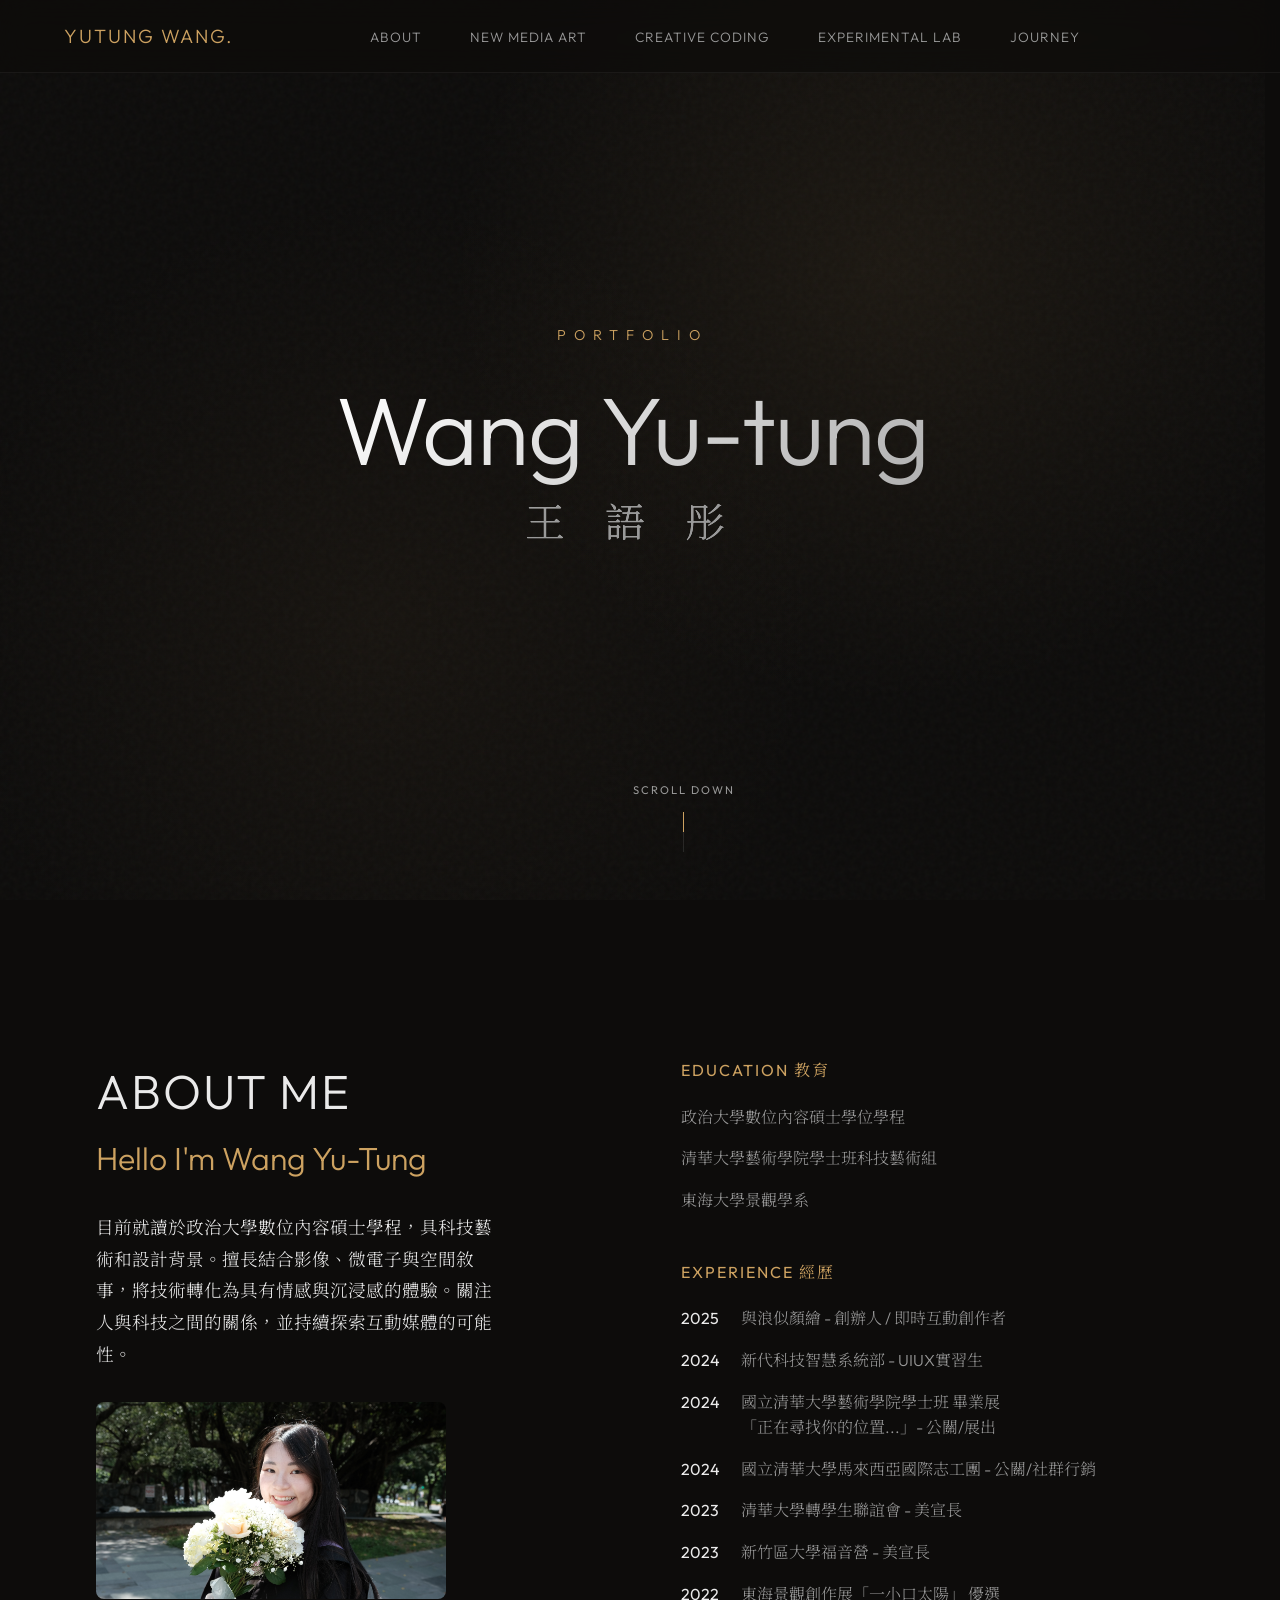
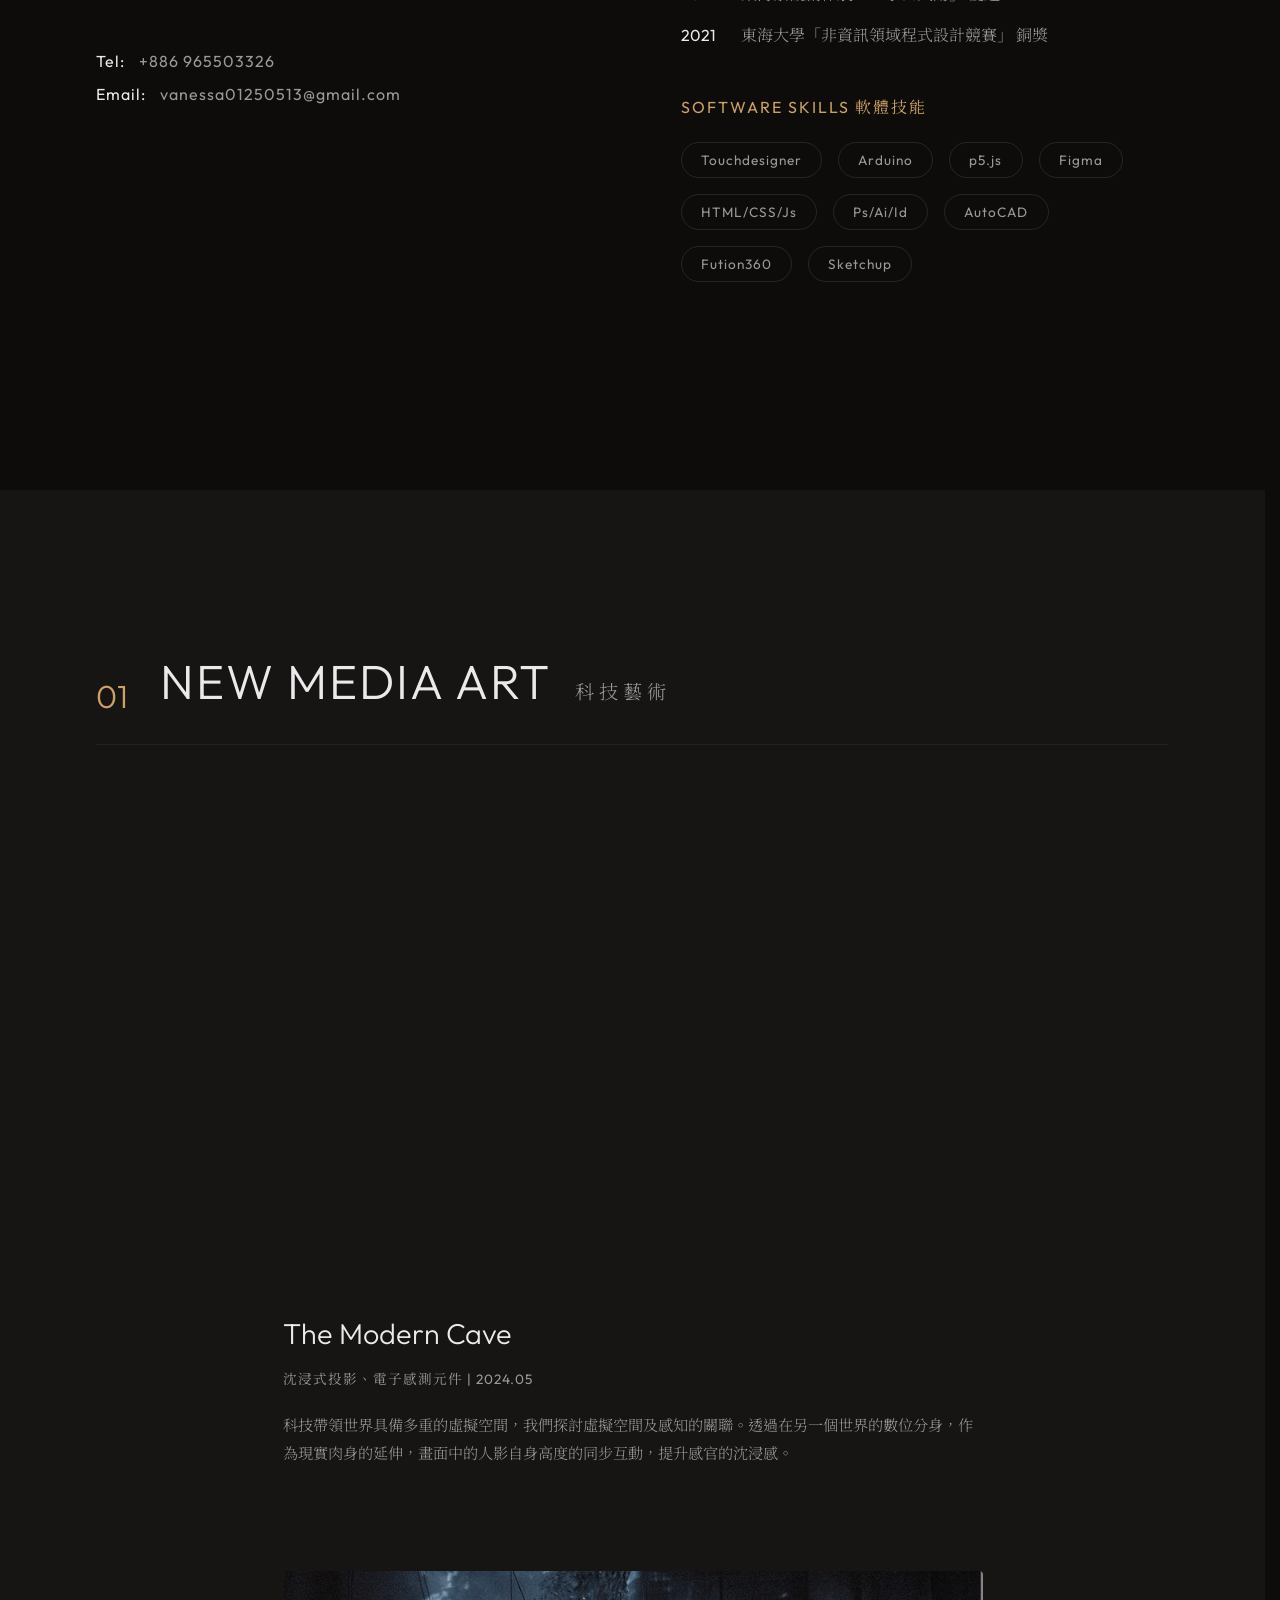
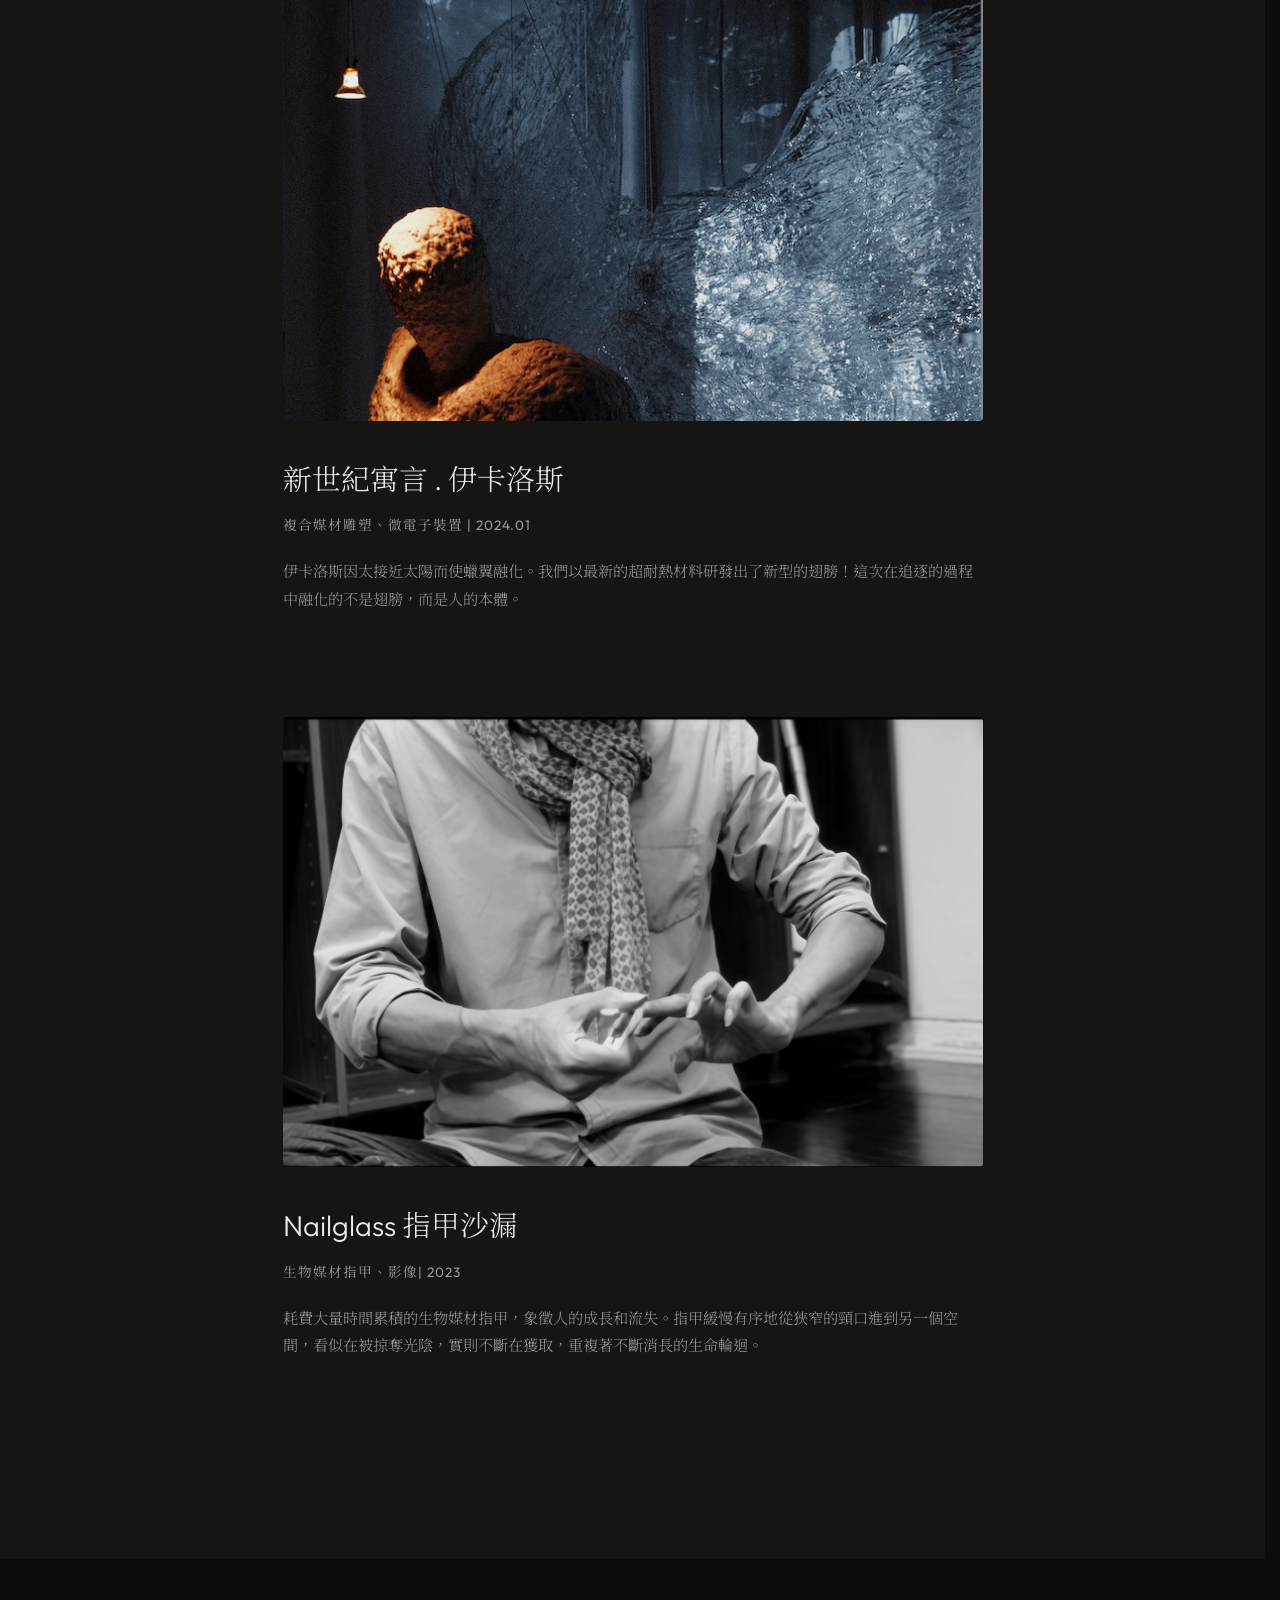
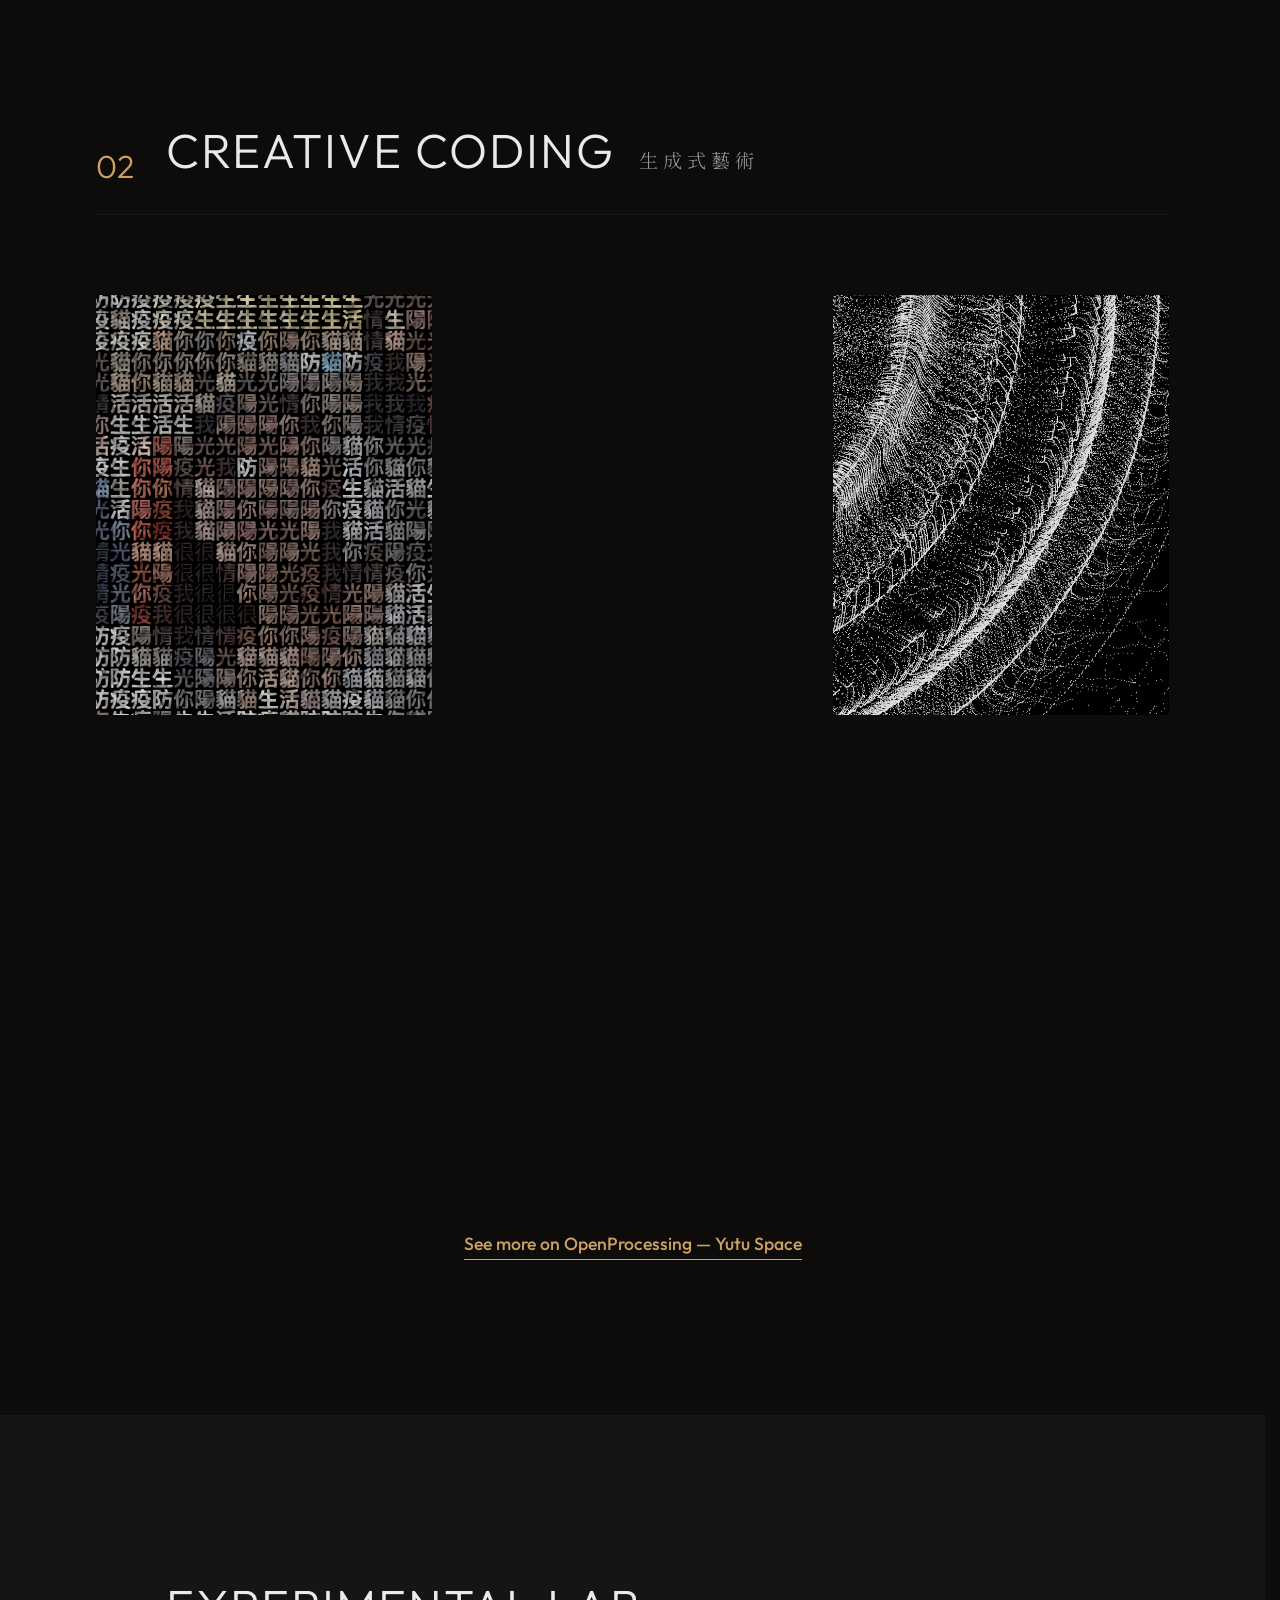
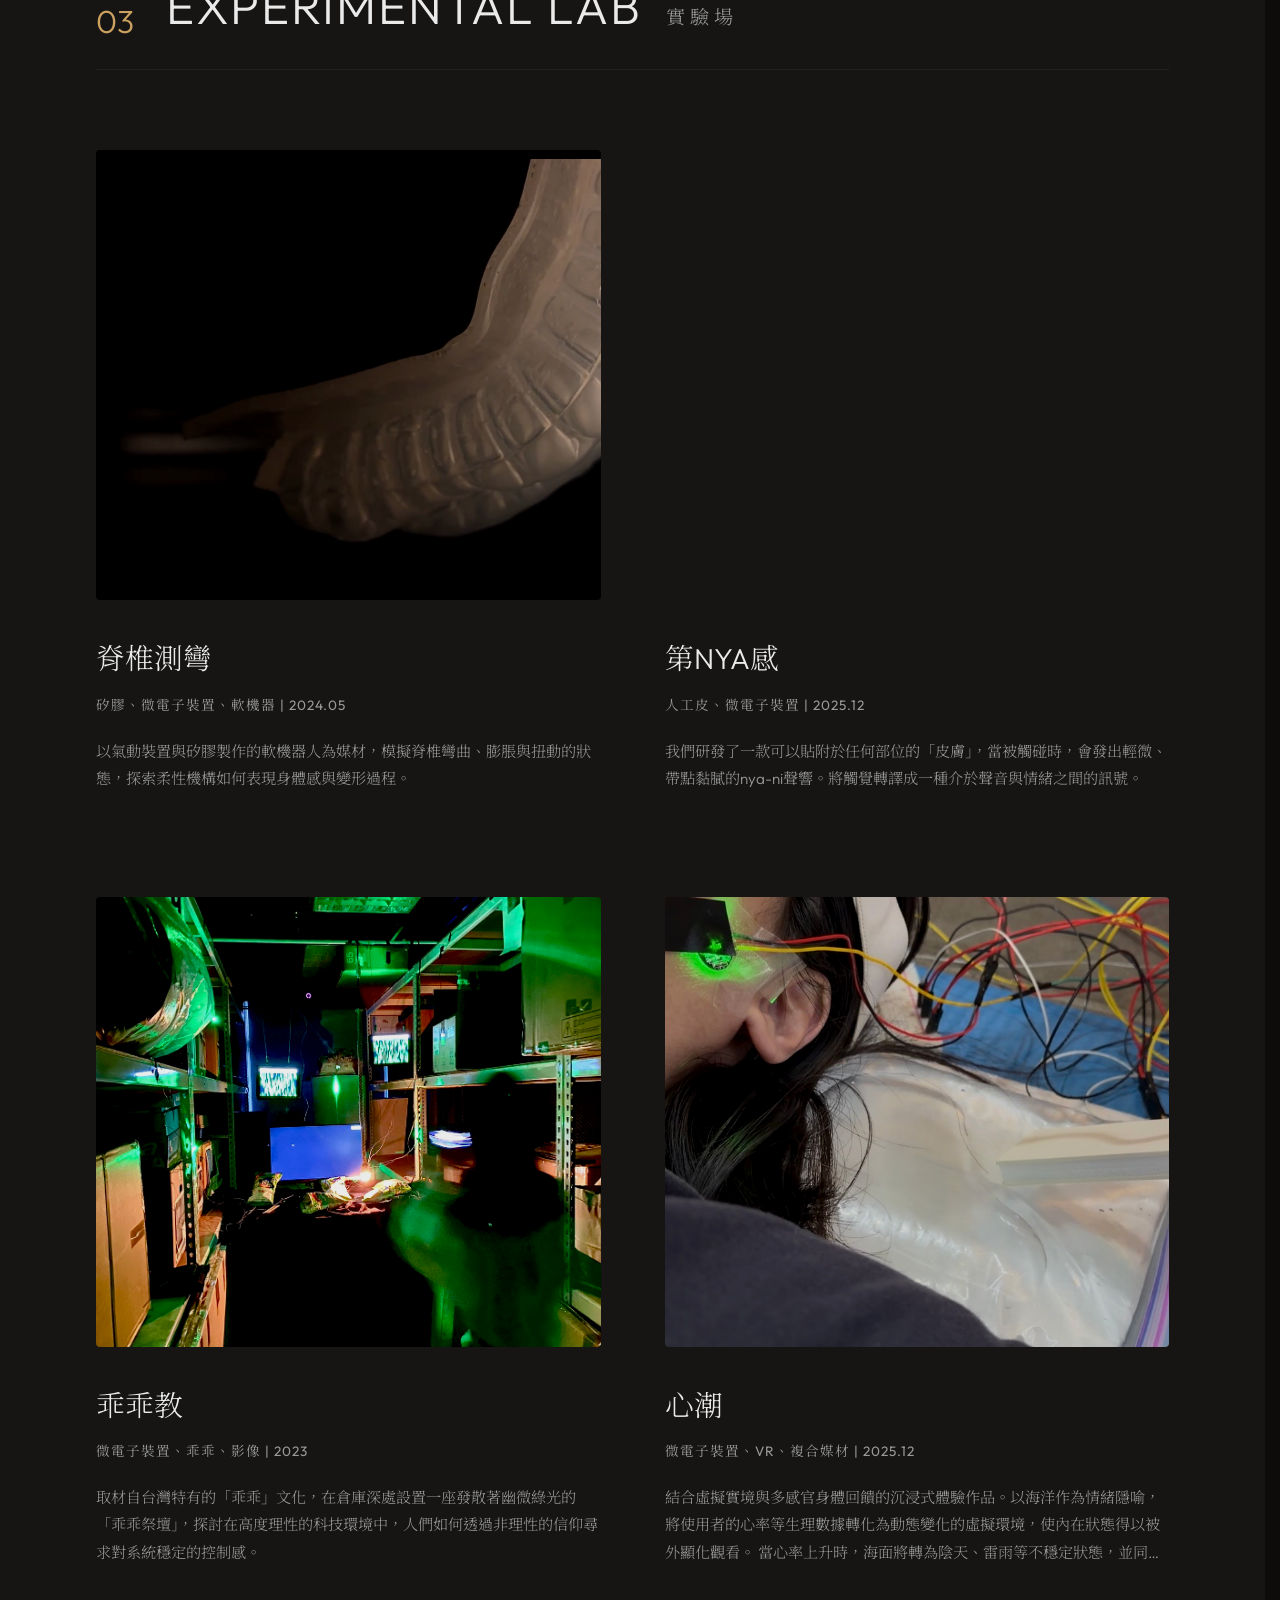
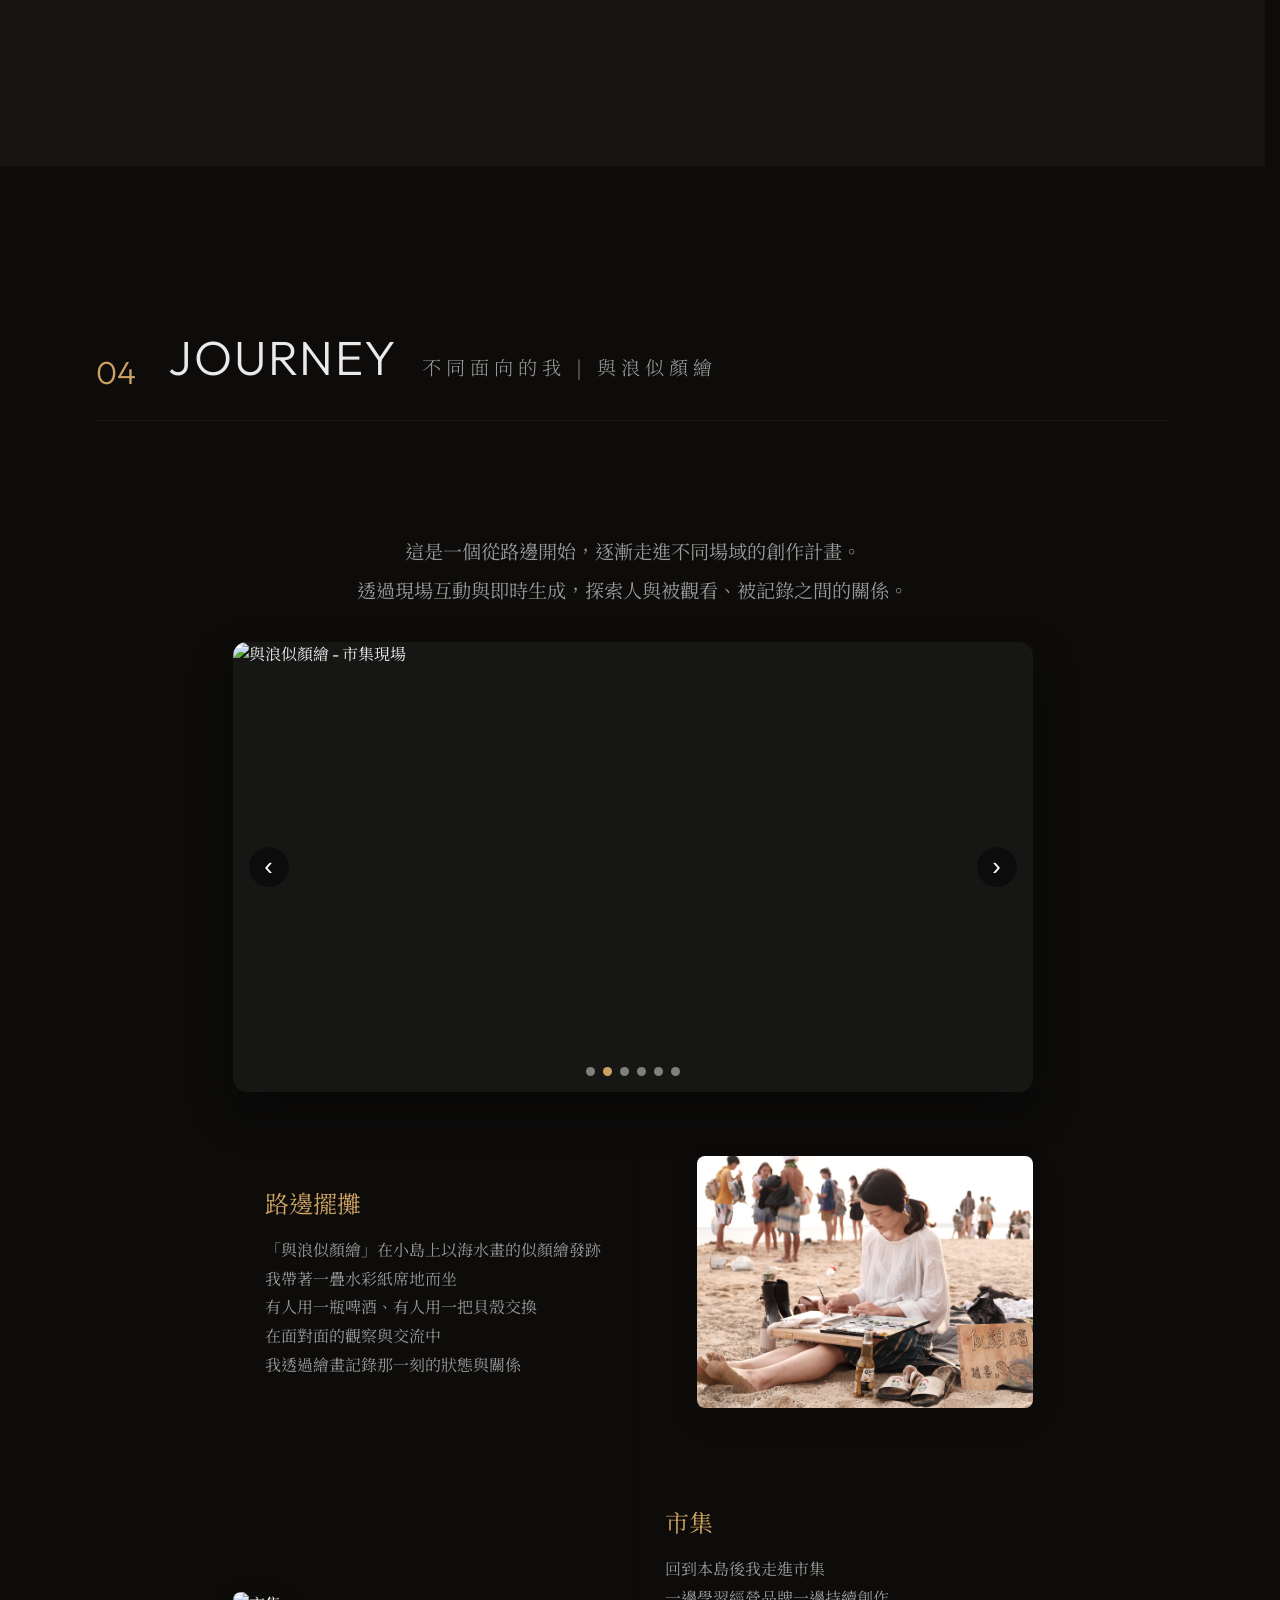
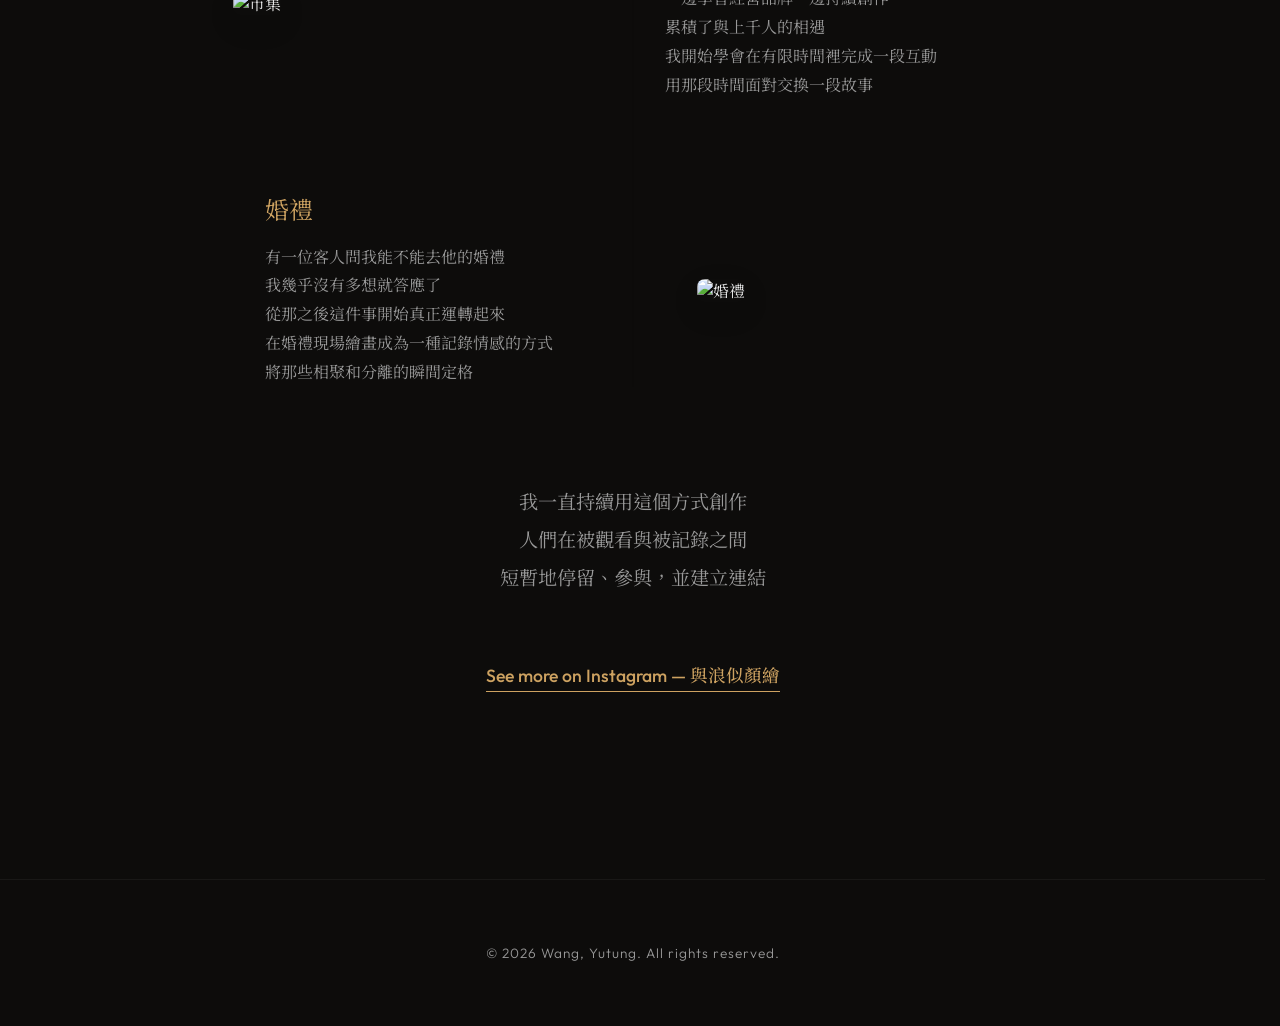
==== commit 57418f4c: "Update portfolio content Made-with: Cursor" ====
--- a/index.html
+++ b/index.html
@@ -36,8 +36,8 @@
         </div>
         <div class="hero-content">
             <h2 class="hero-subtitle fade-up">PORTFOLIO</h2>
-            <h1 class="hero-title fade-up delay-1">Wang, Yutung<br><span class="chinese-name">王 語 彤</span></h1>
-            <p class="hero-quote fade-up delay-2">彤話 / 彤畫<br>在彤畫故事裡成真，一點一滴累積的彤話。</p>
+            <h1 class="hero-title fade-up delay-1">Wang Yu-tung<br><span class="chinese-name">王 語 彤</span></h1>
+            <!-- <p class="hero-quote fade-up delay-2">彤話 / 彤畫<br>在彤畫故事裡成真，一點一滴累積的彤話。</p> -->
         </div>
         <div class="scroll-indicator fade-up delay-3">
             <span>Scroll Down</span>
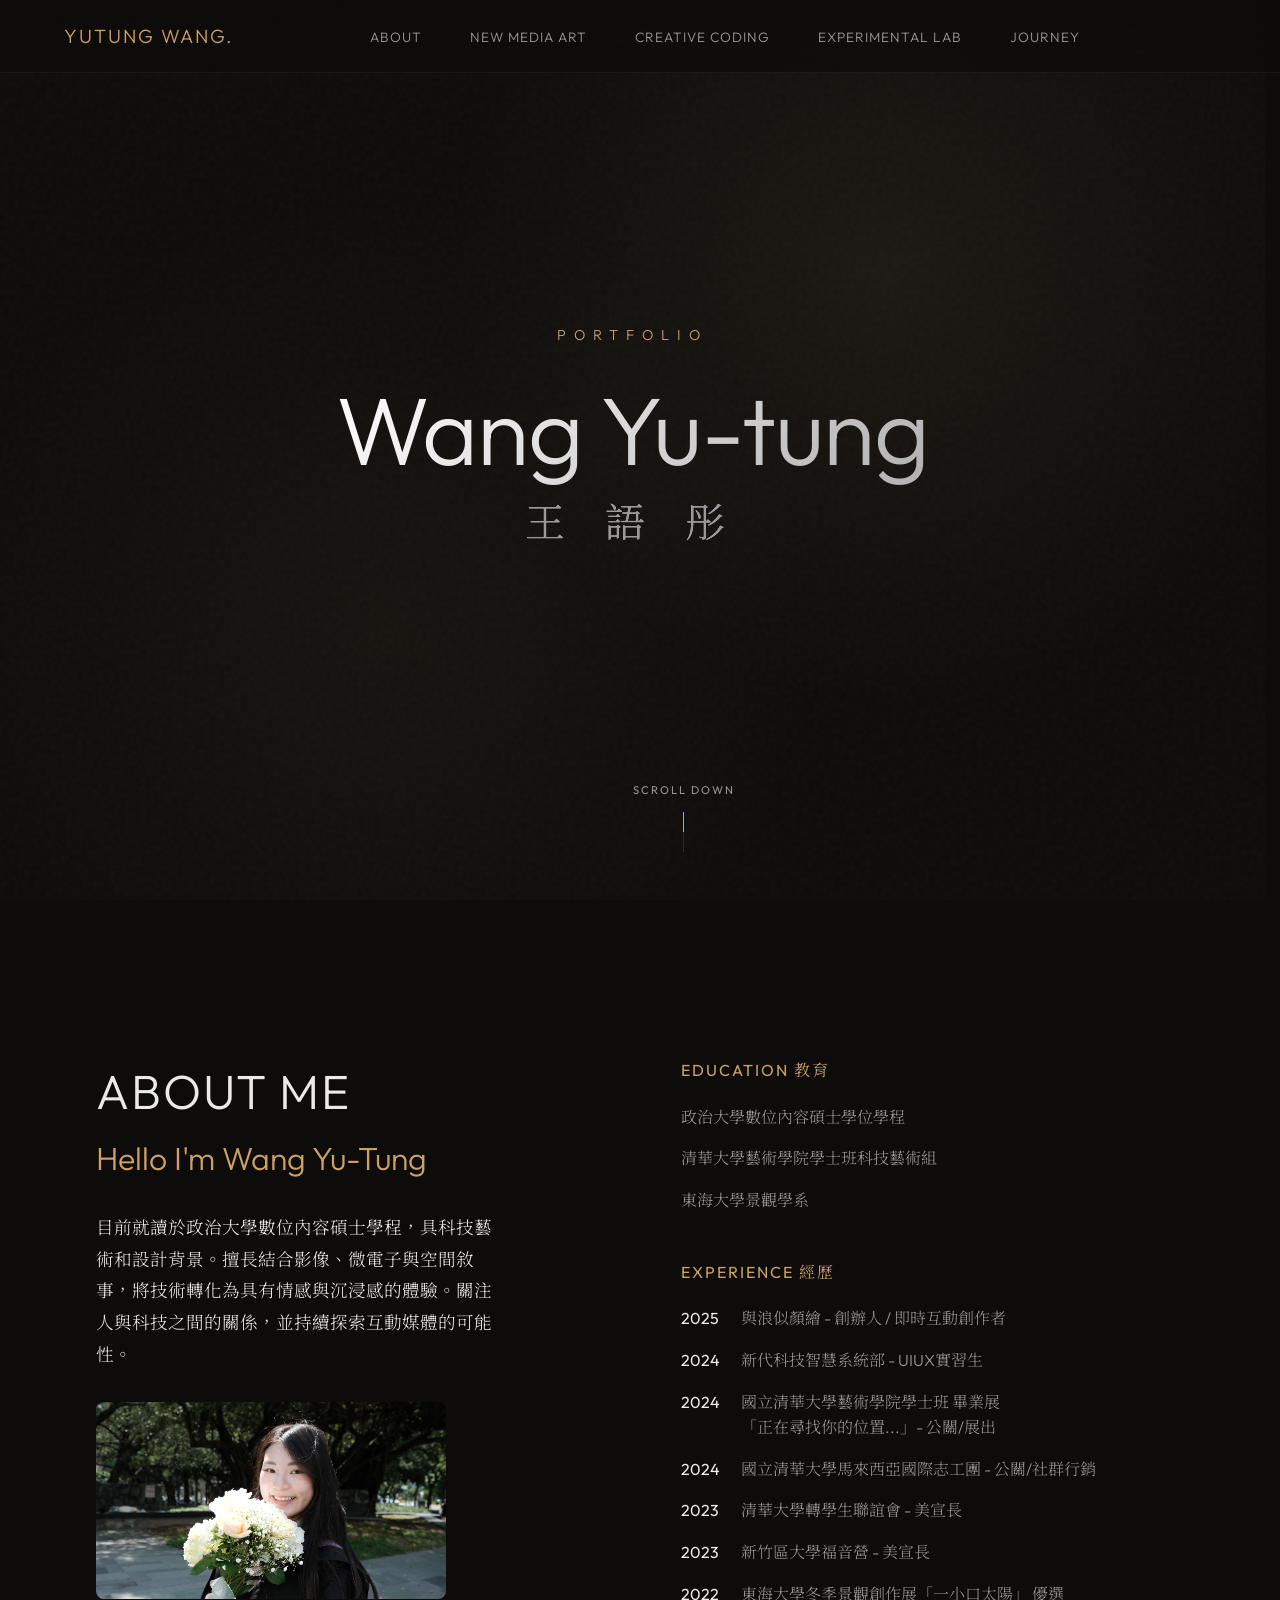
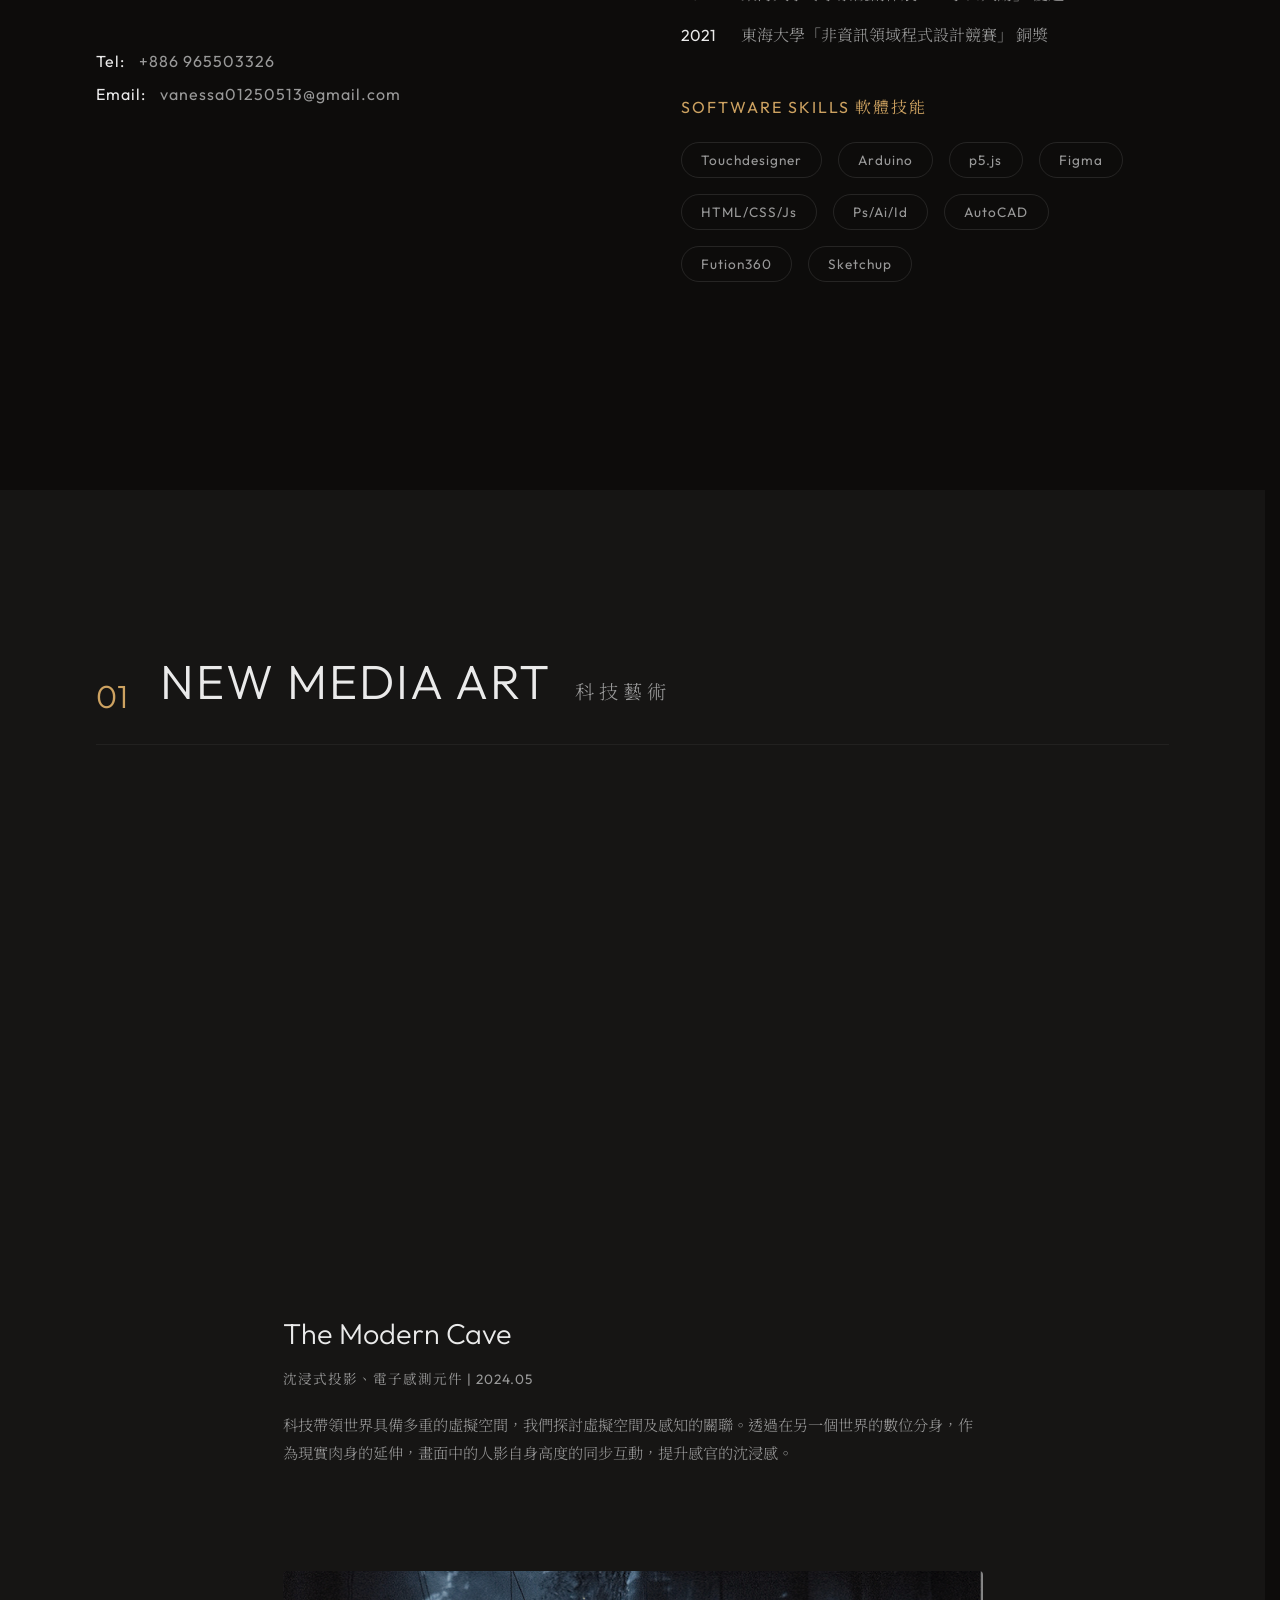
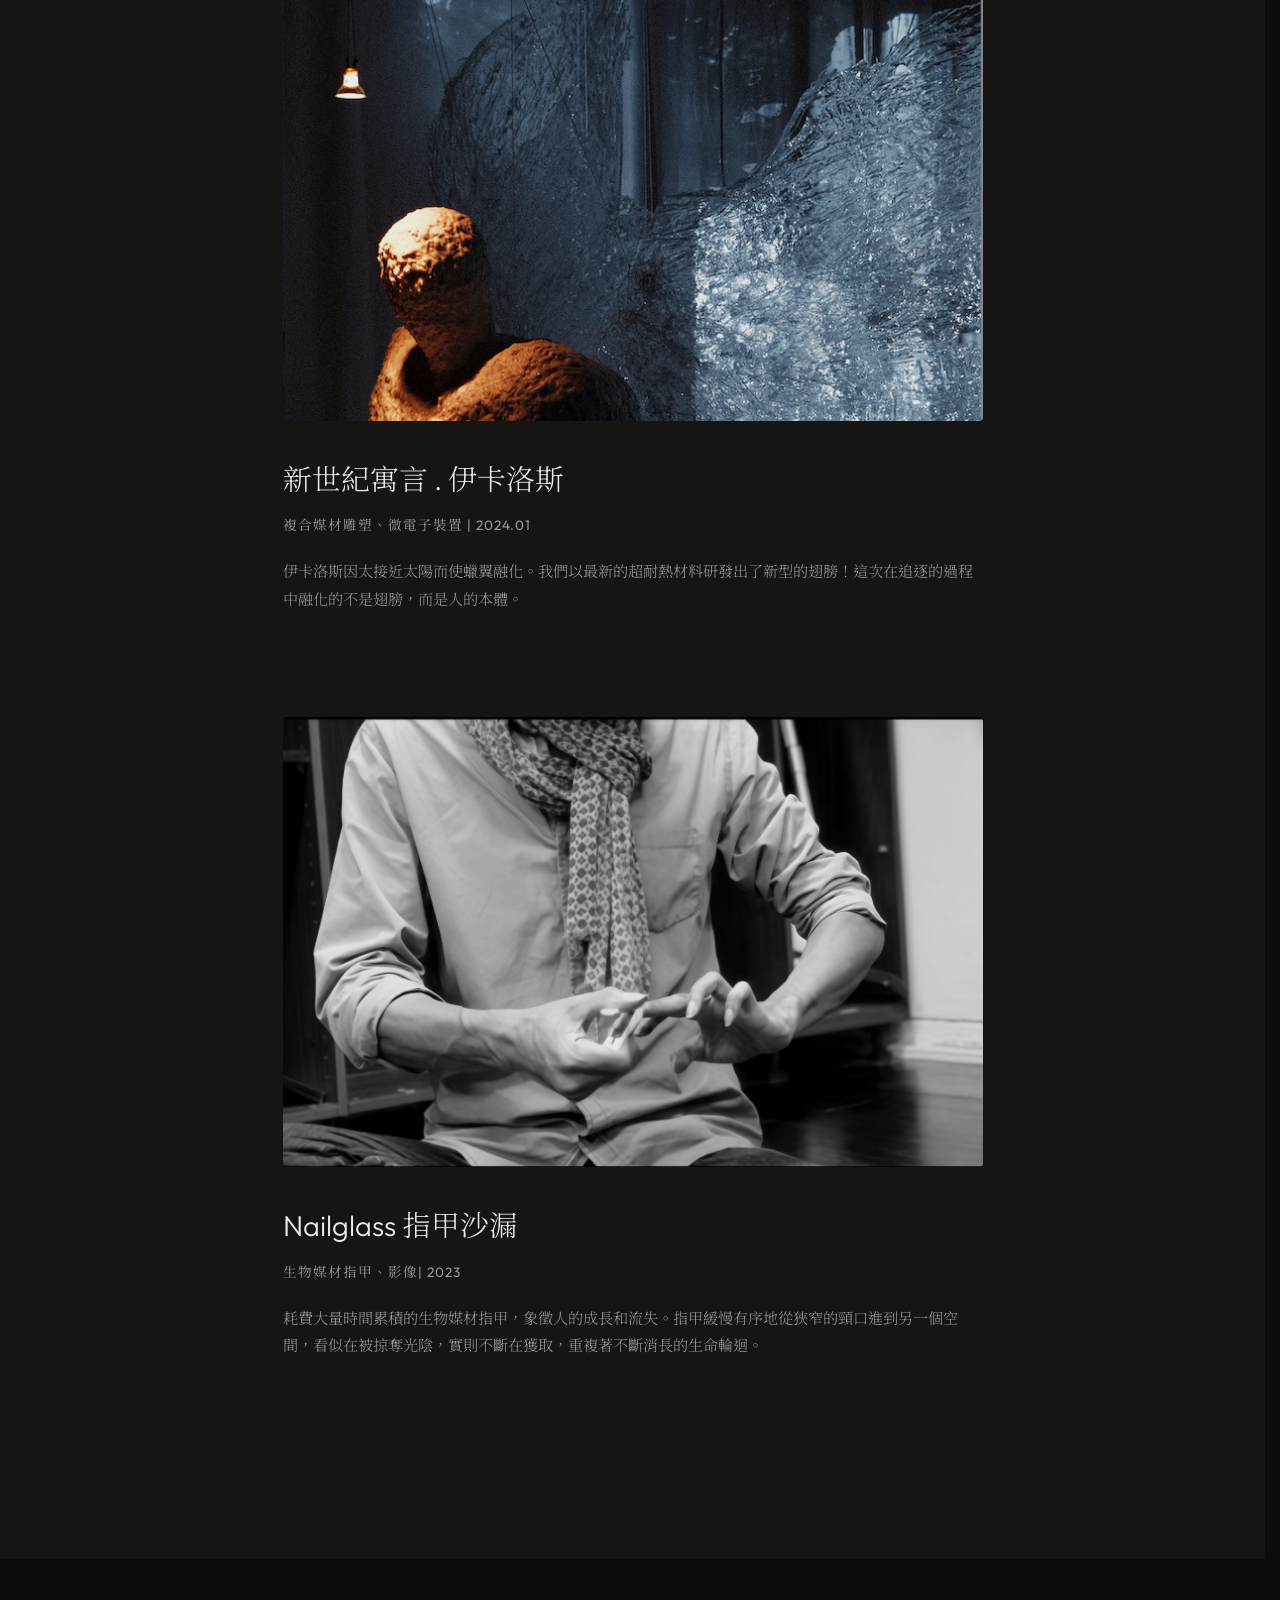
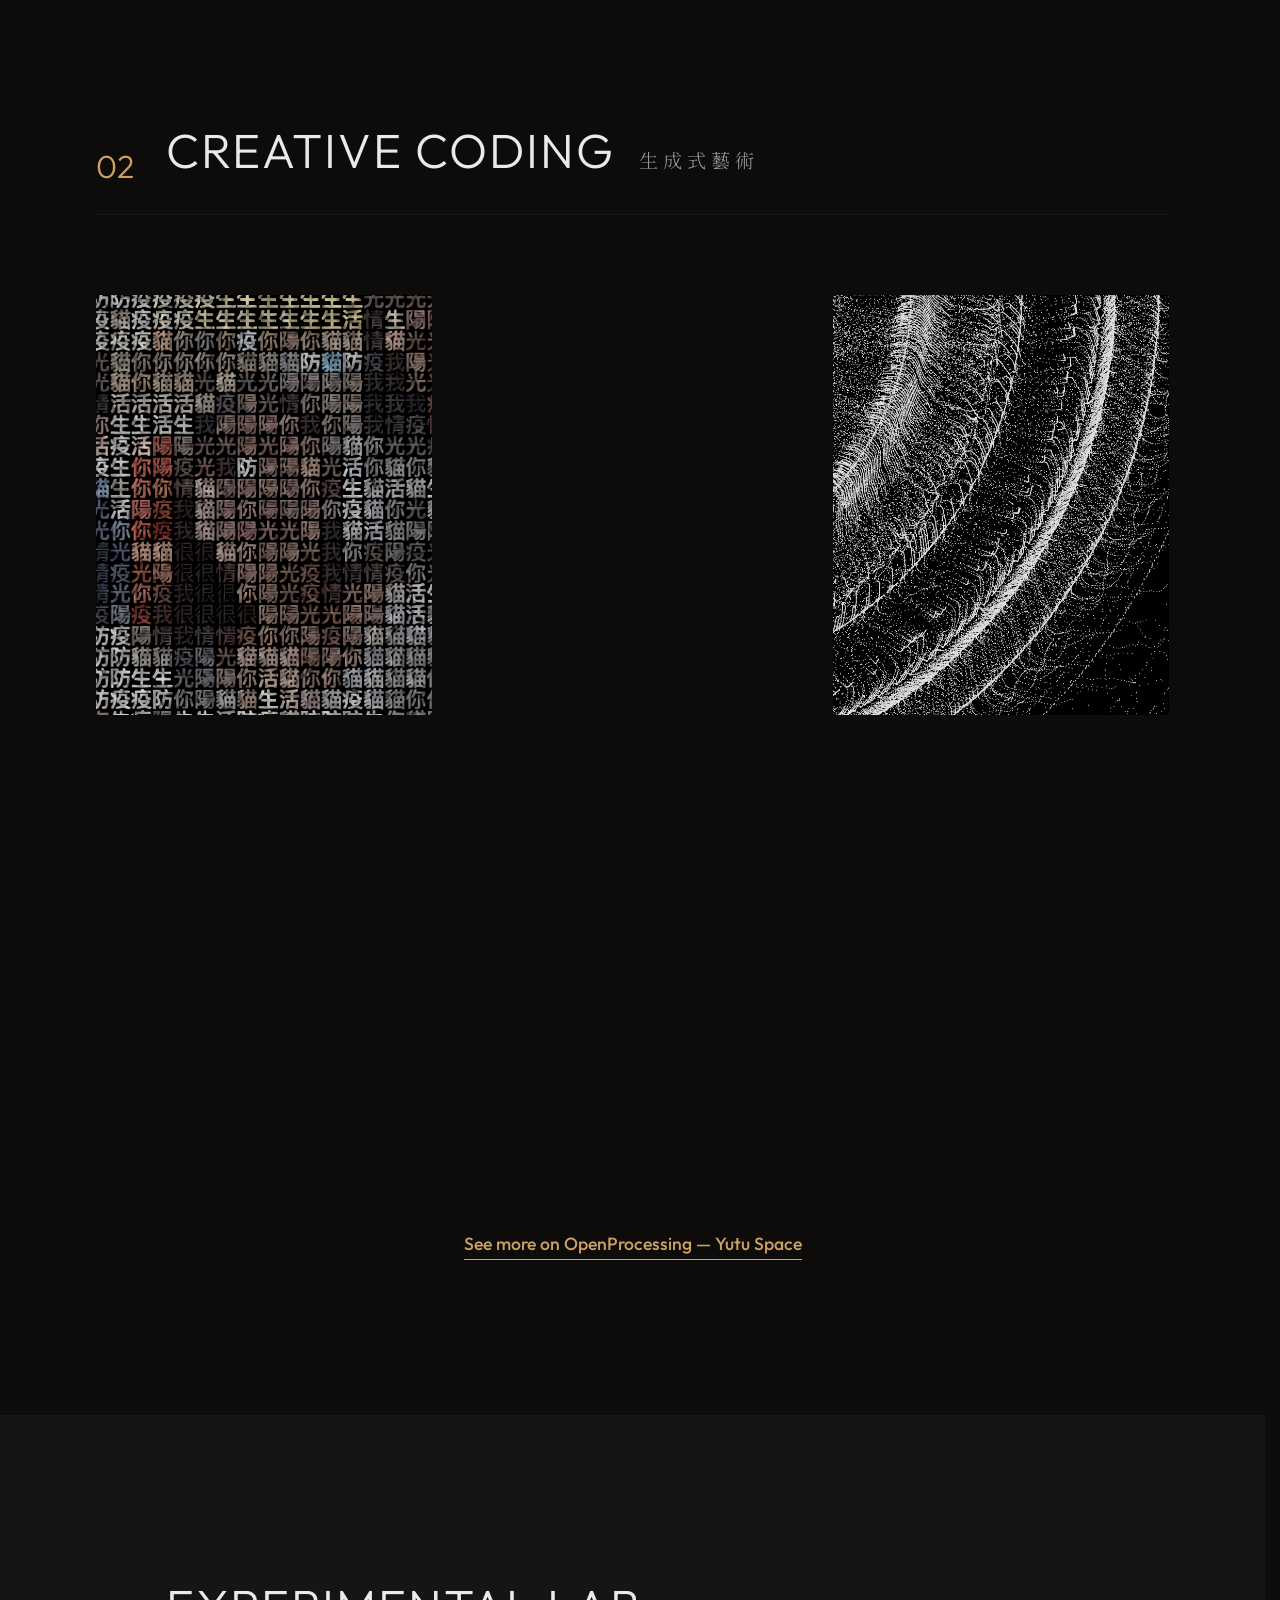
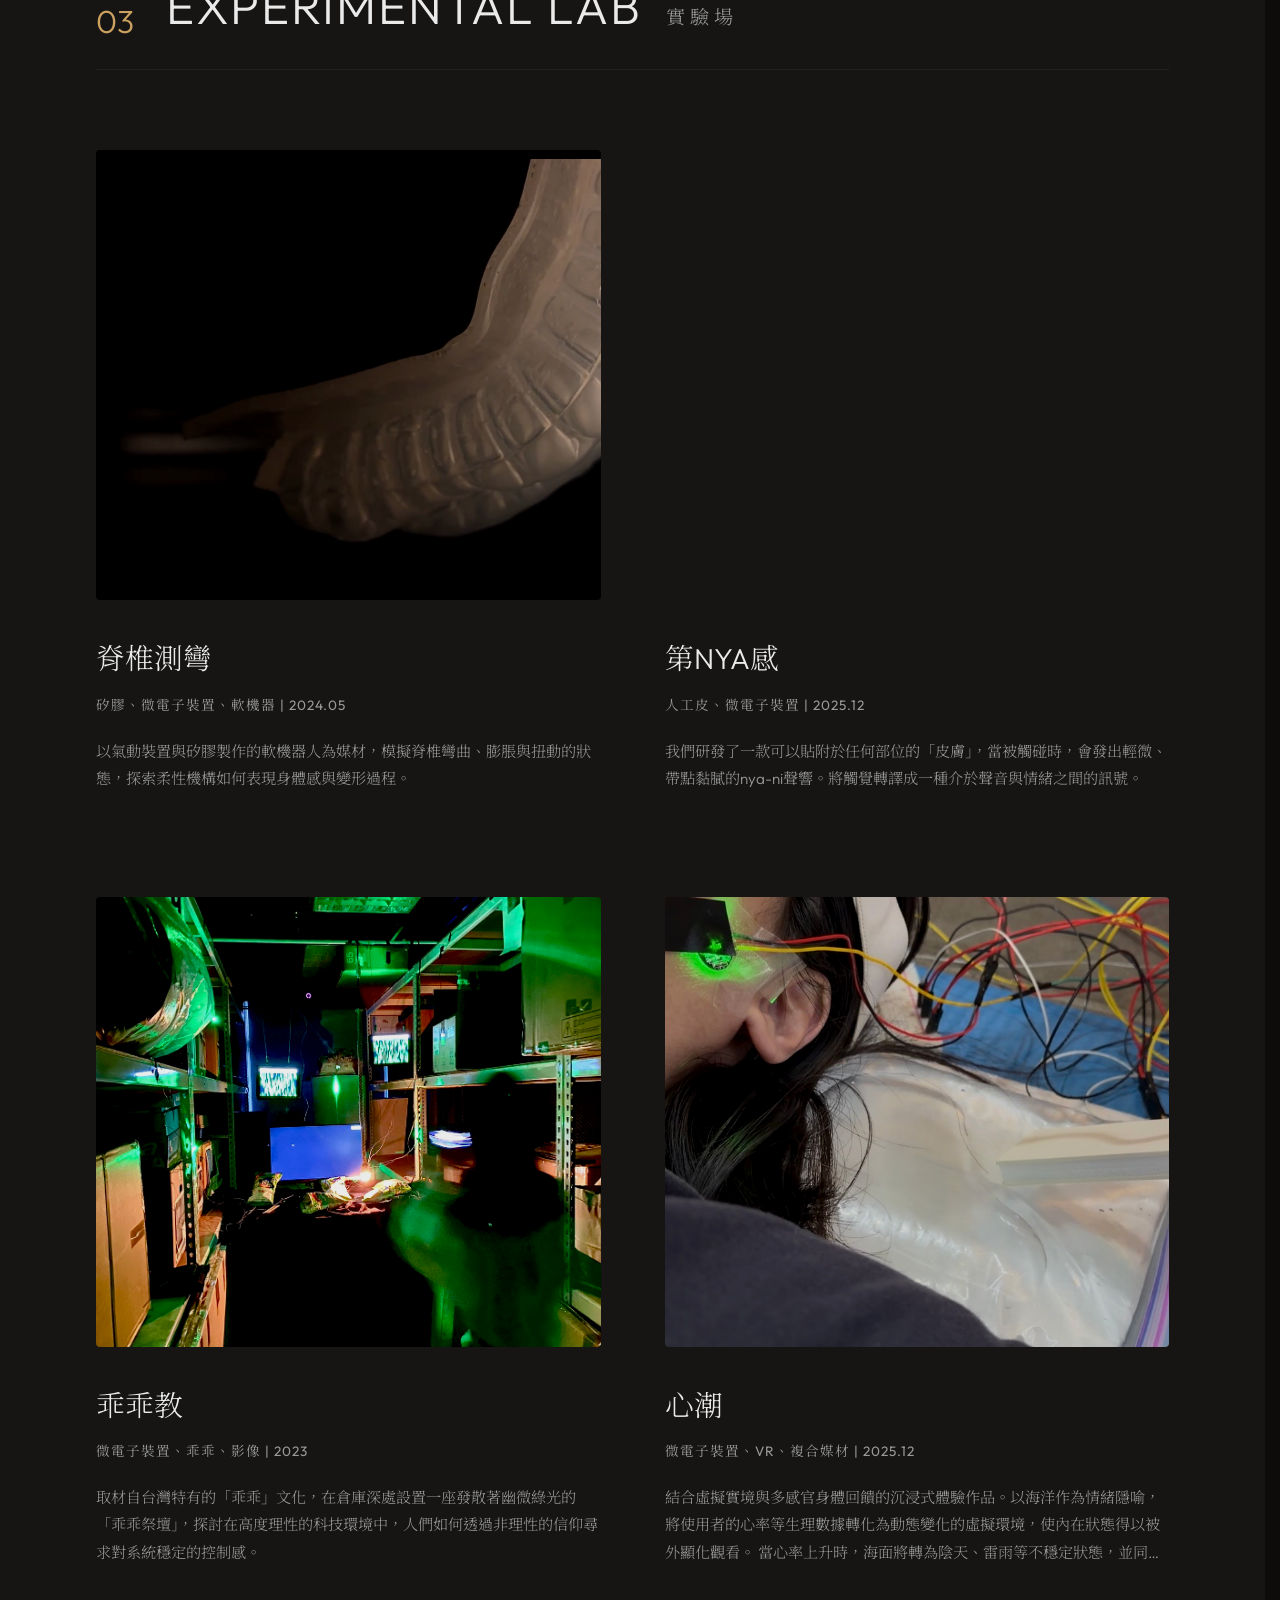
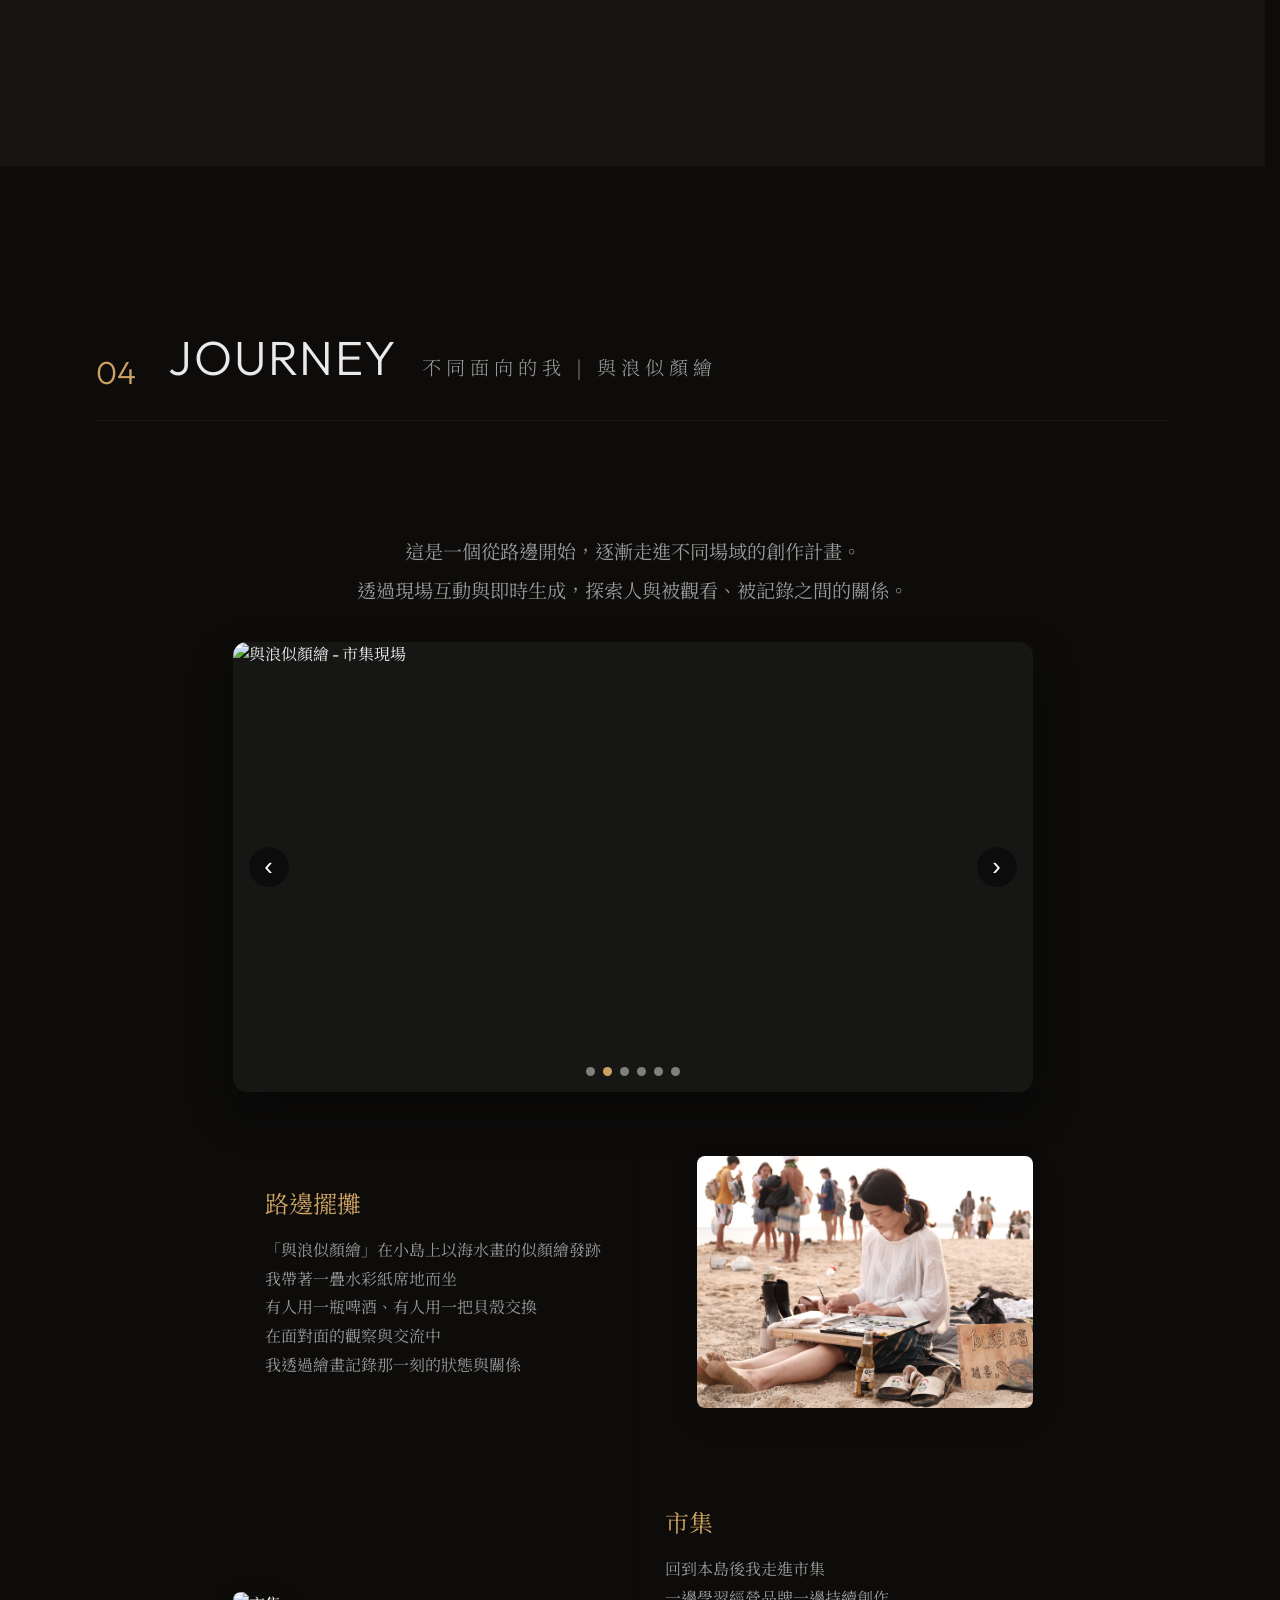
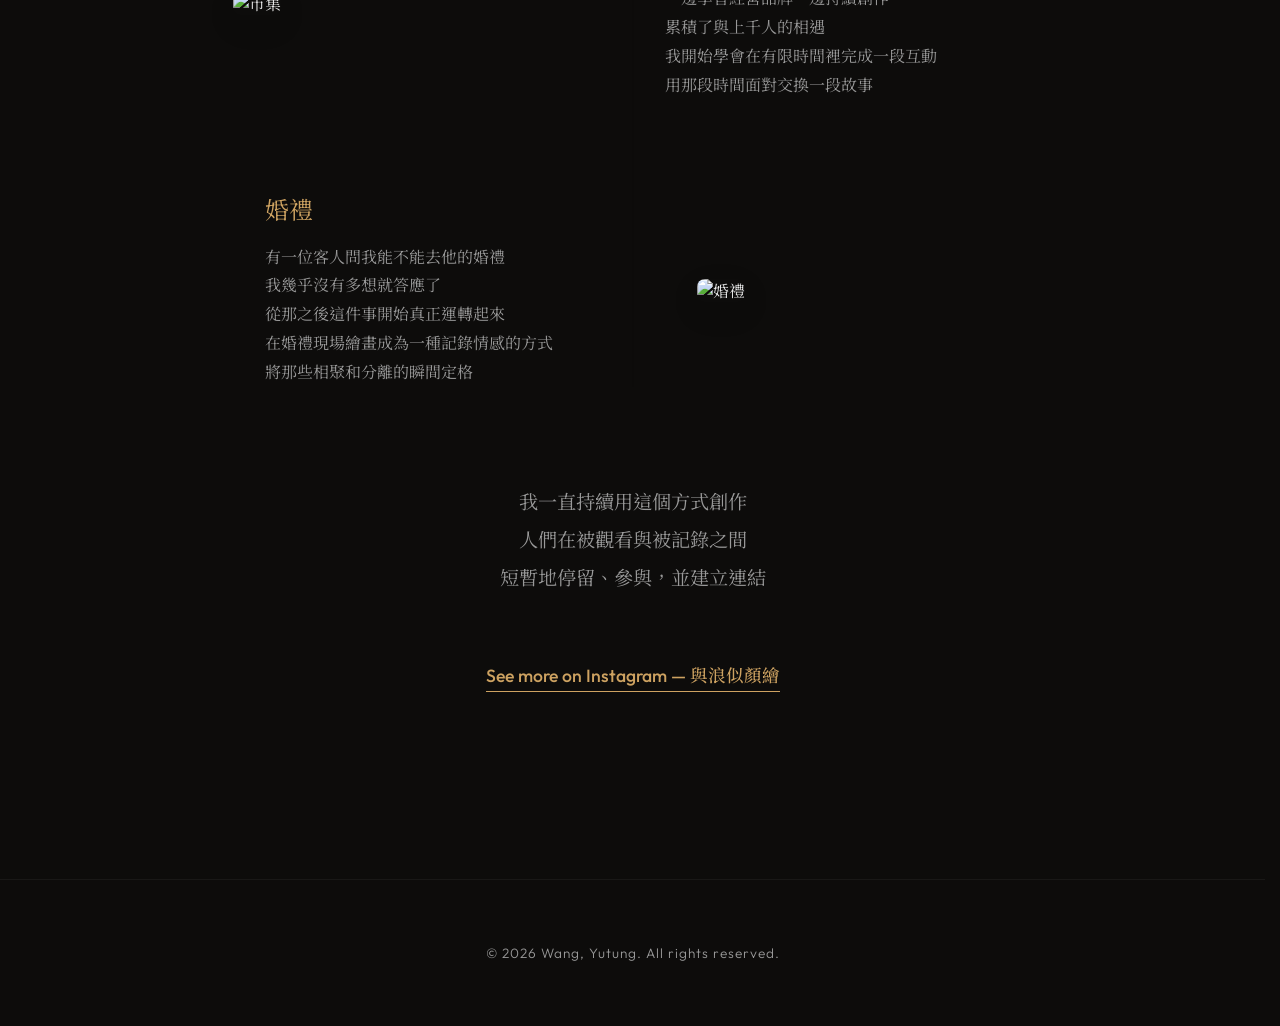
==== commit bd5837c1: "update portfolio" ====
--- a/index.html
+++ b/index.html
@@ -81,7 +81,7 @@
                             <li><strong>2024</strong> 國立清華大學馬來西亞國際志工團 - 公關/社群行銷</li>
                             <li><strong>2023</strong> 清華大學轉學生聯誼會 - 美宣長</li>
                             <li><strong>2023</strong> 新竹區大學福音營 - 美宣長</li>
-                            <li><strong>2022</strong> 東海景觀創作展「一小口太陽」 優選</li>
+                            <li><strong>2022</strong> 東海大學冬季景觀創作展「一小口太陽」 優選</li>
                             <li><strong>2021</strong> 東海大學「非資訊領域程式設計競賽」 銅獎</li>
 
                         </ul>
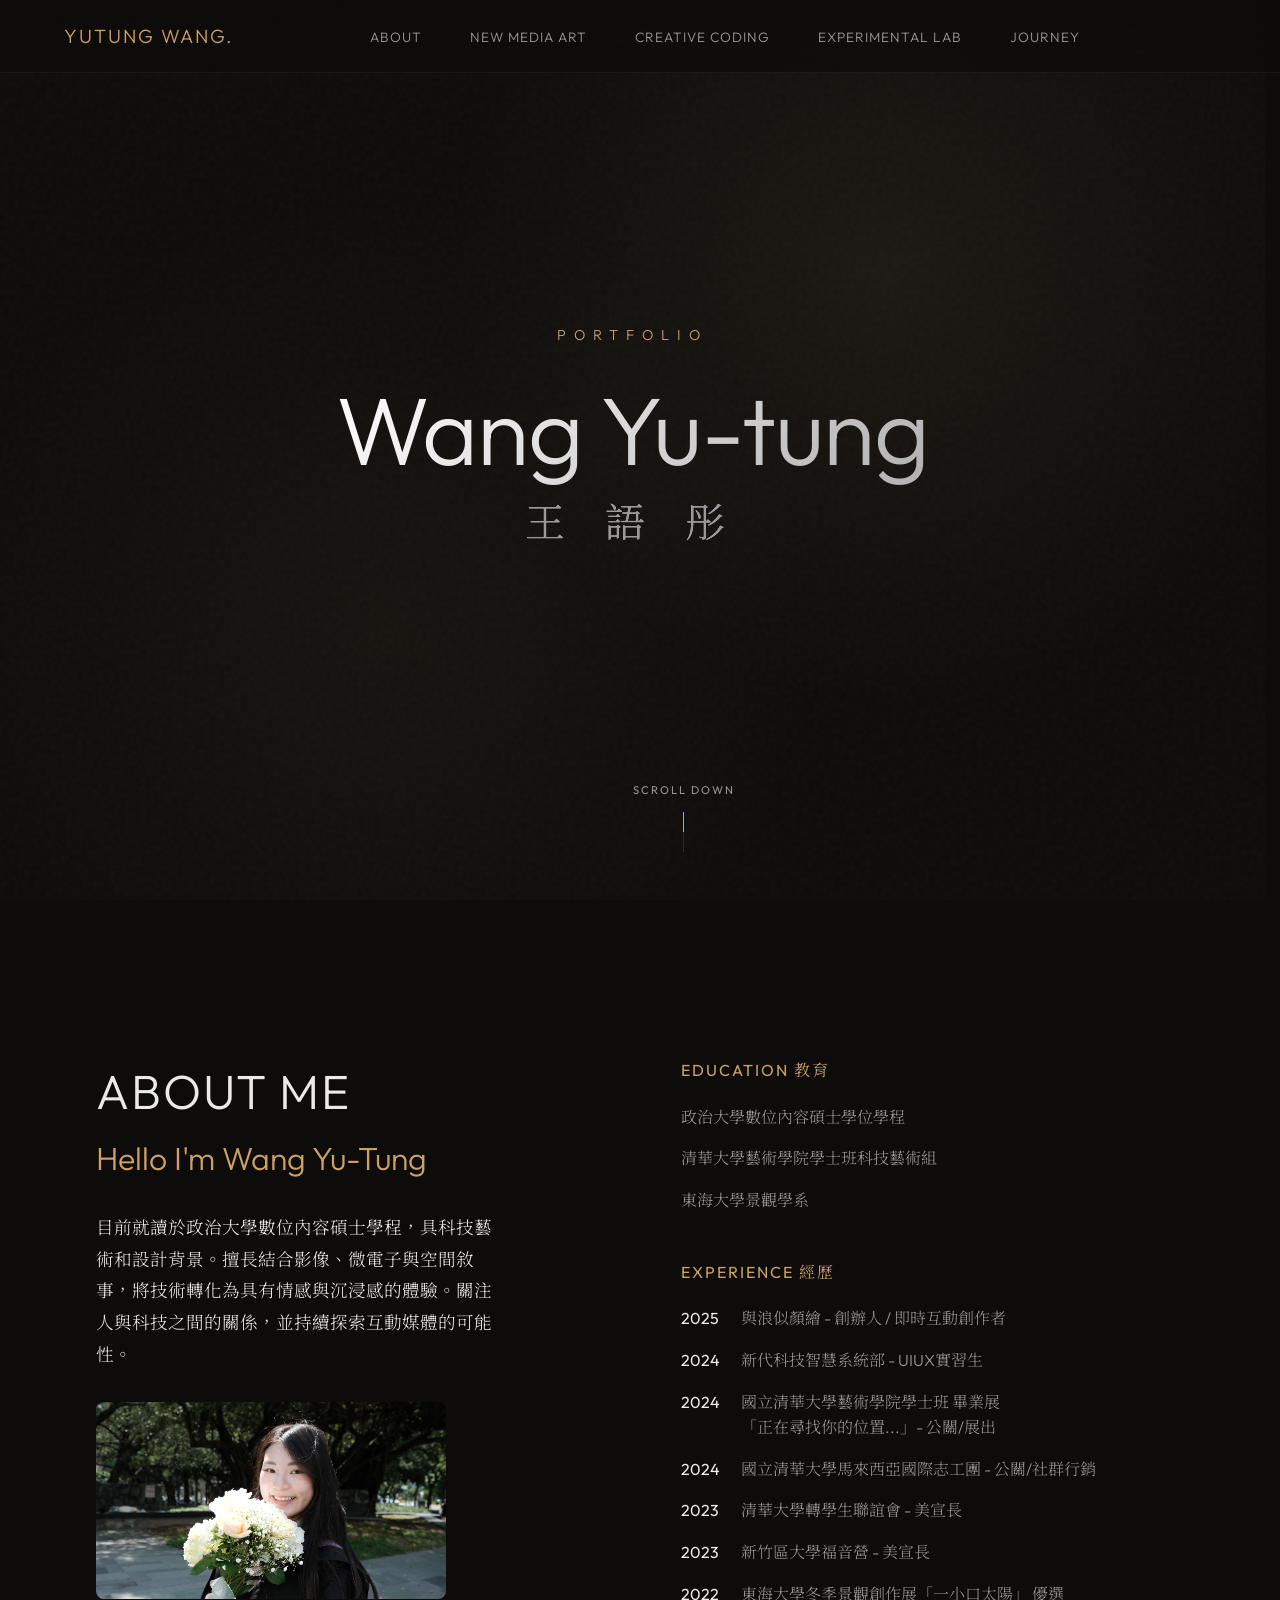
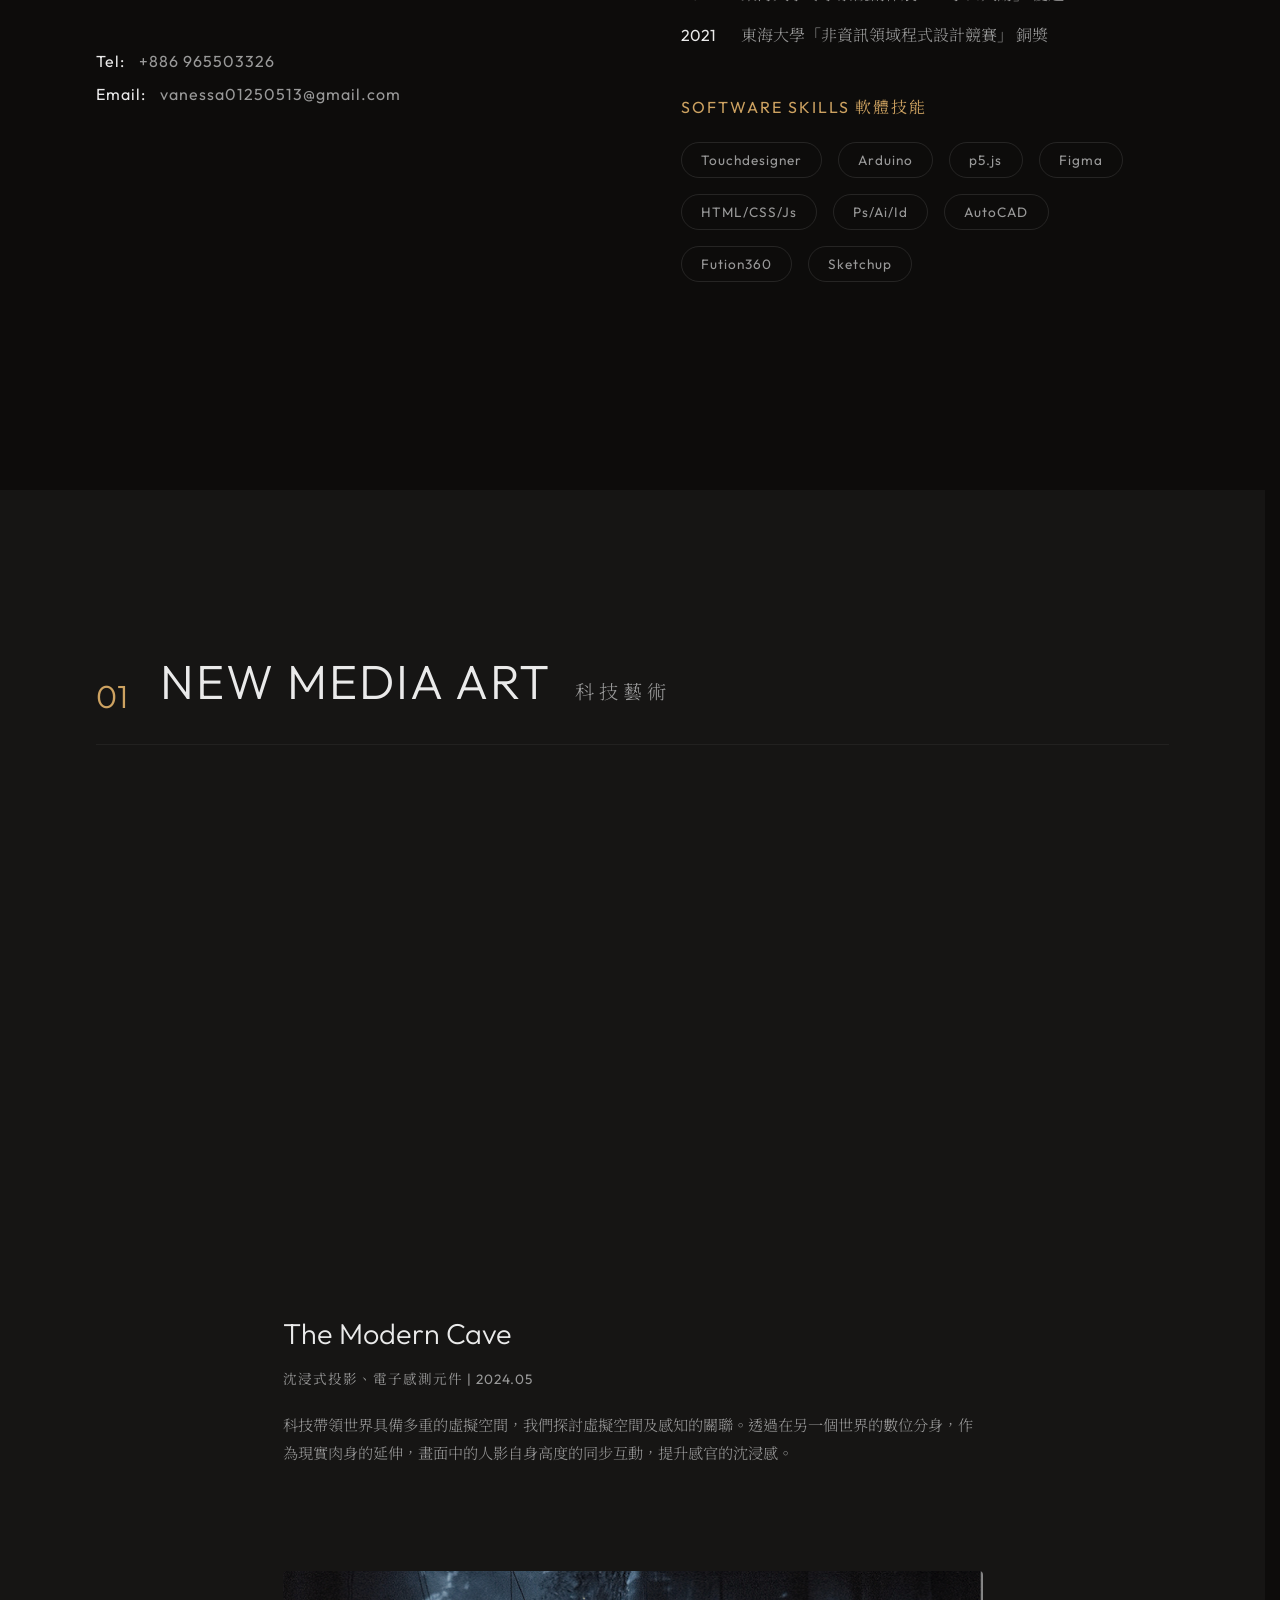
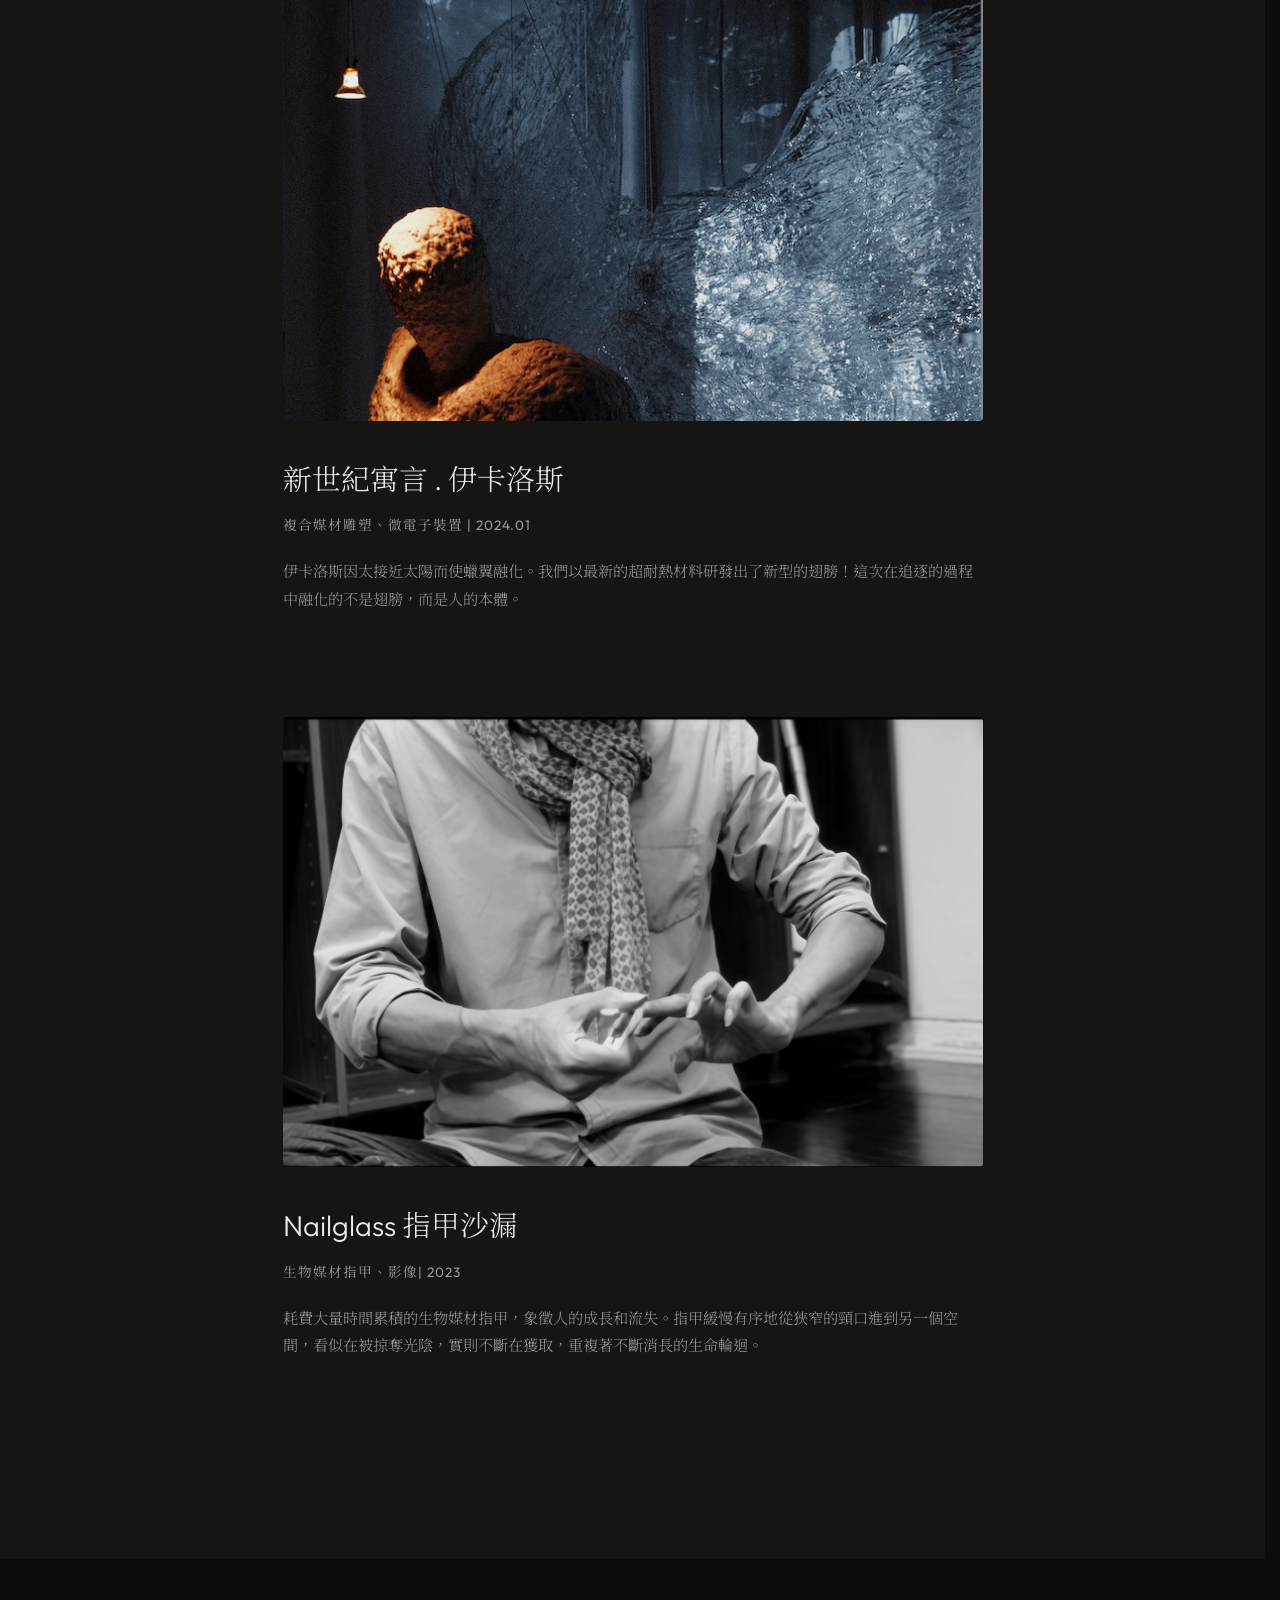
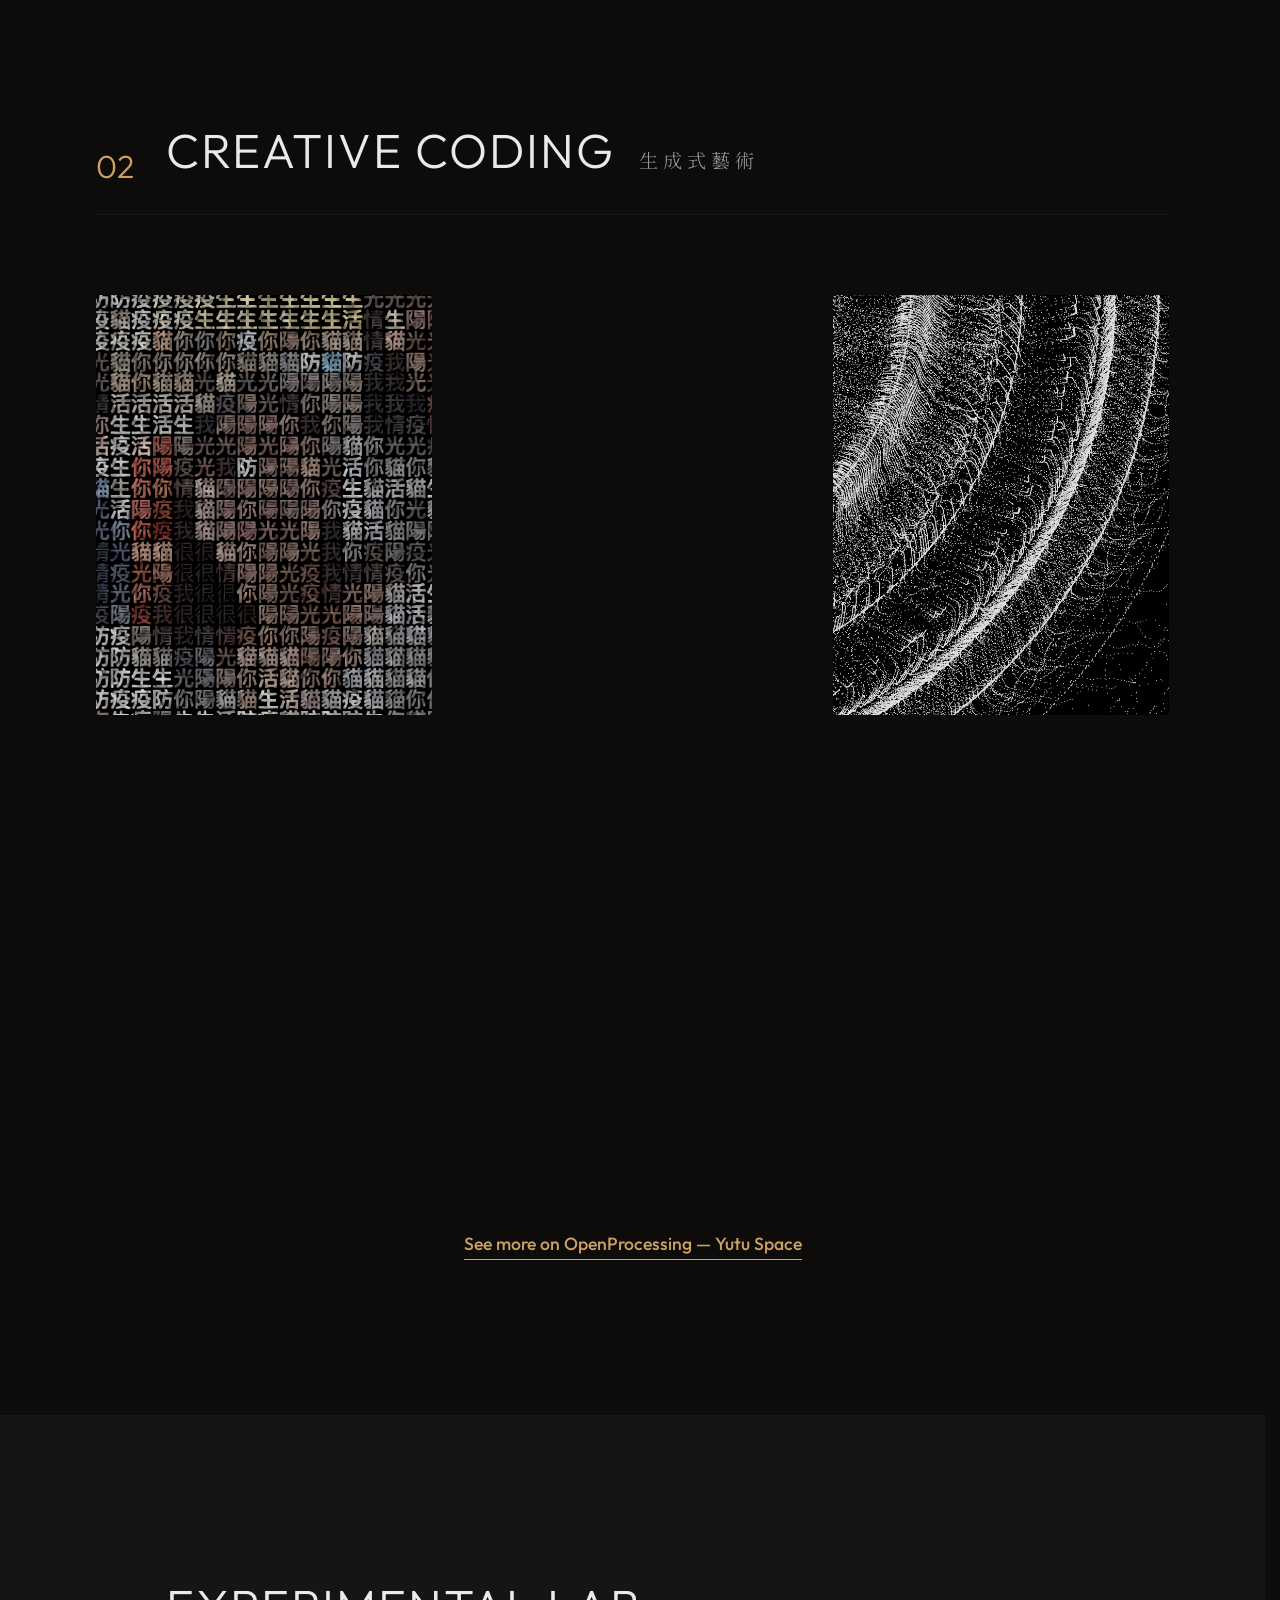
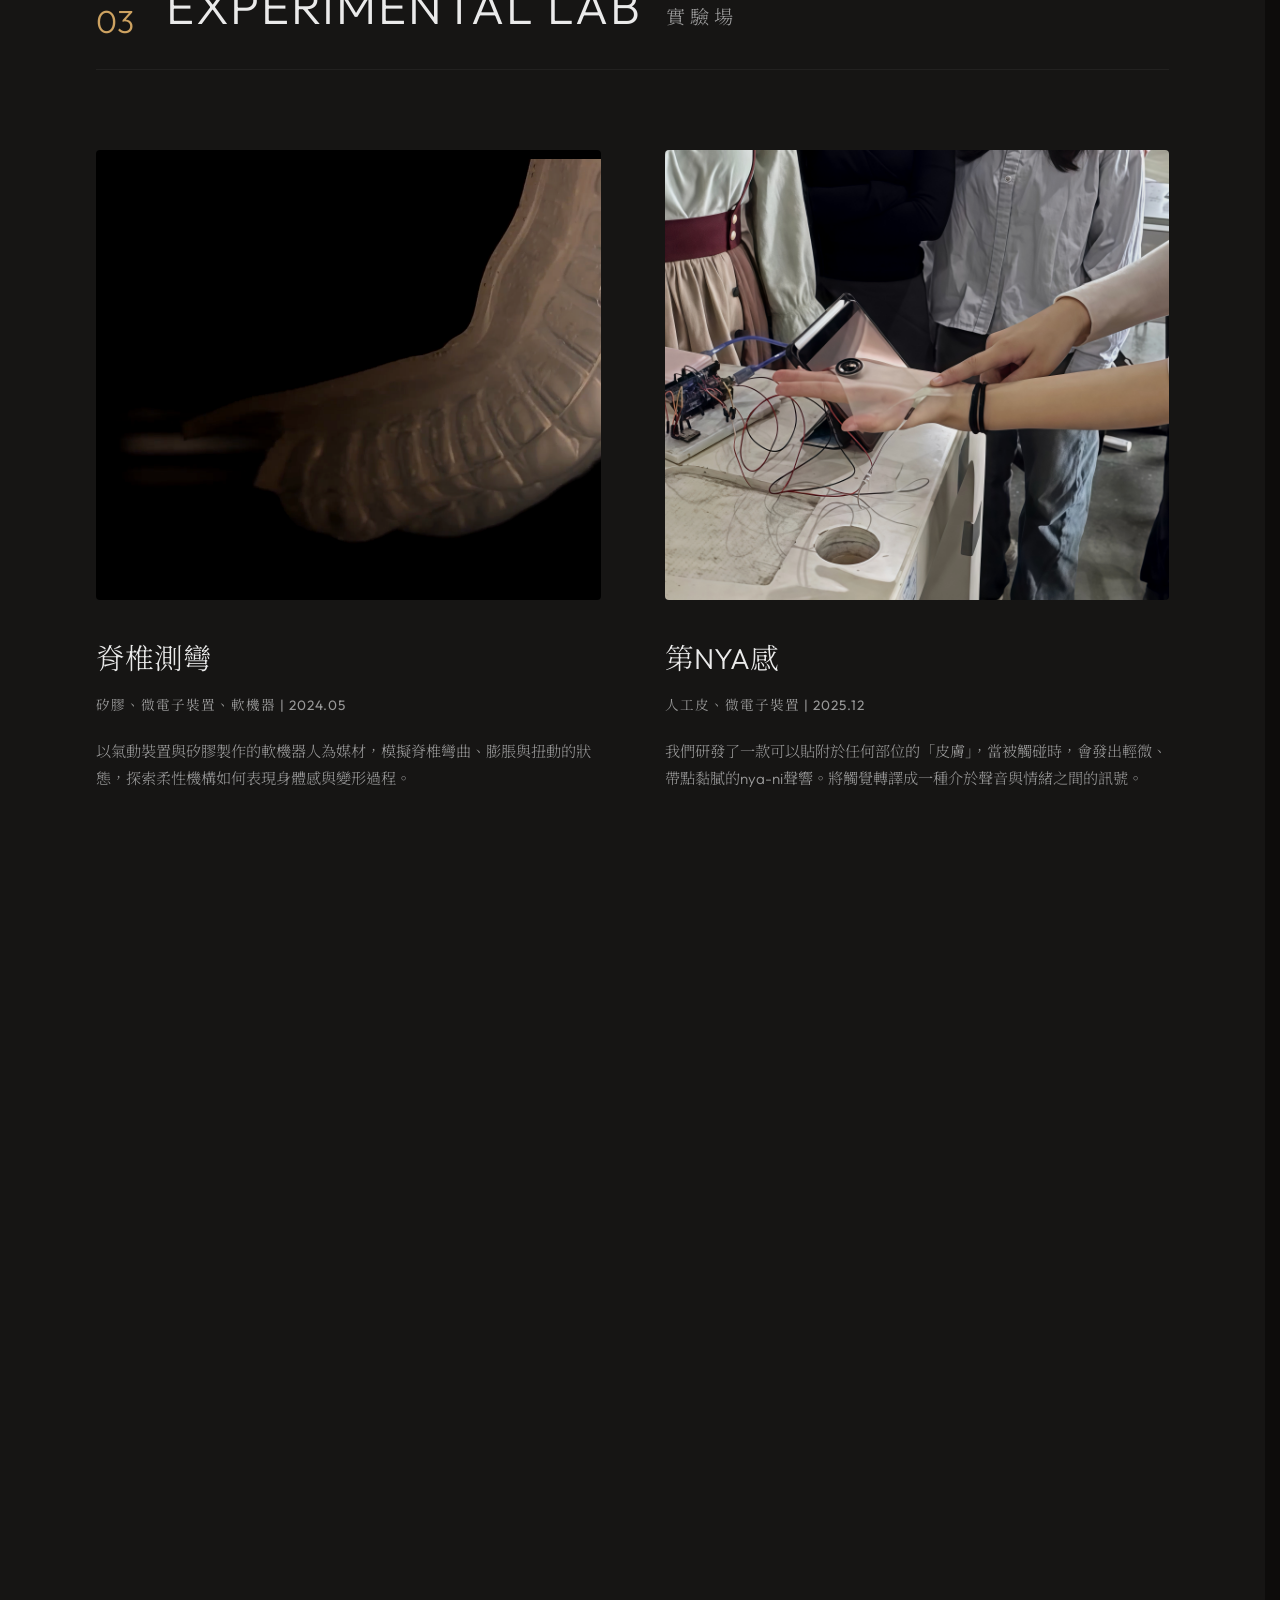
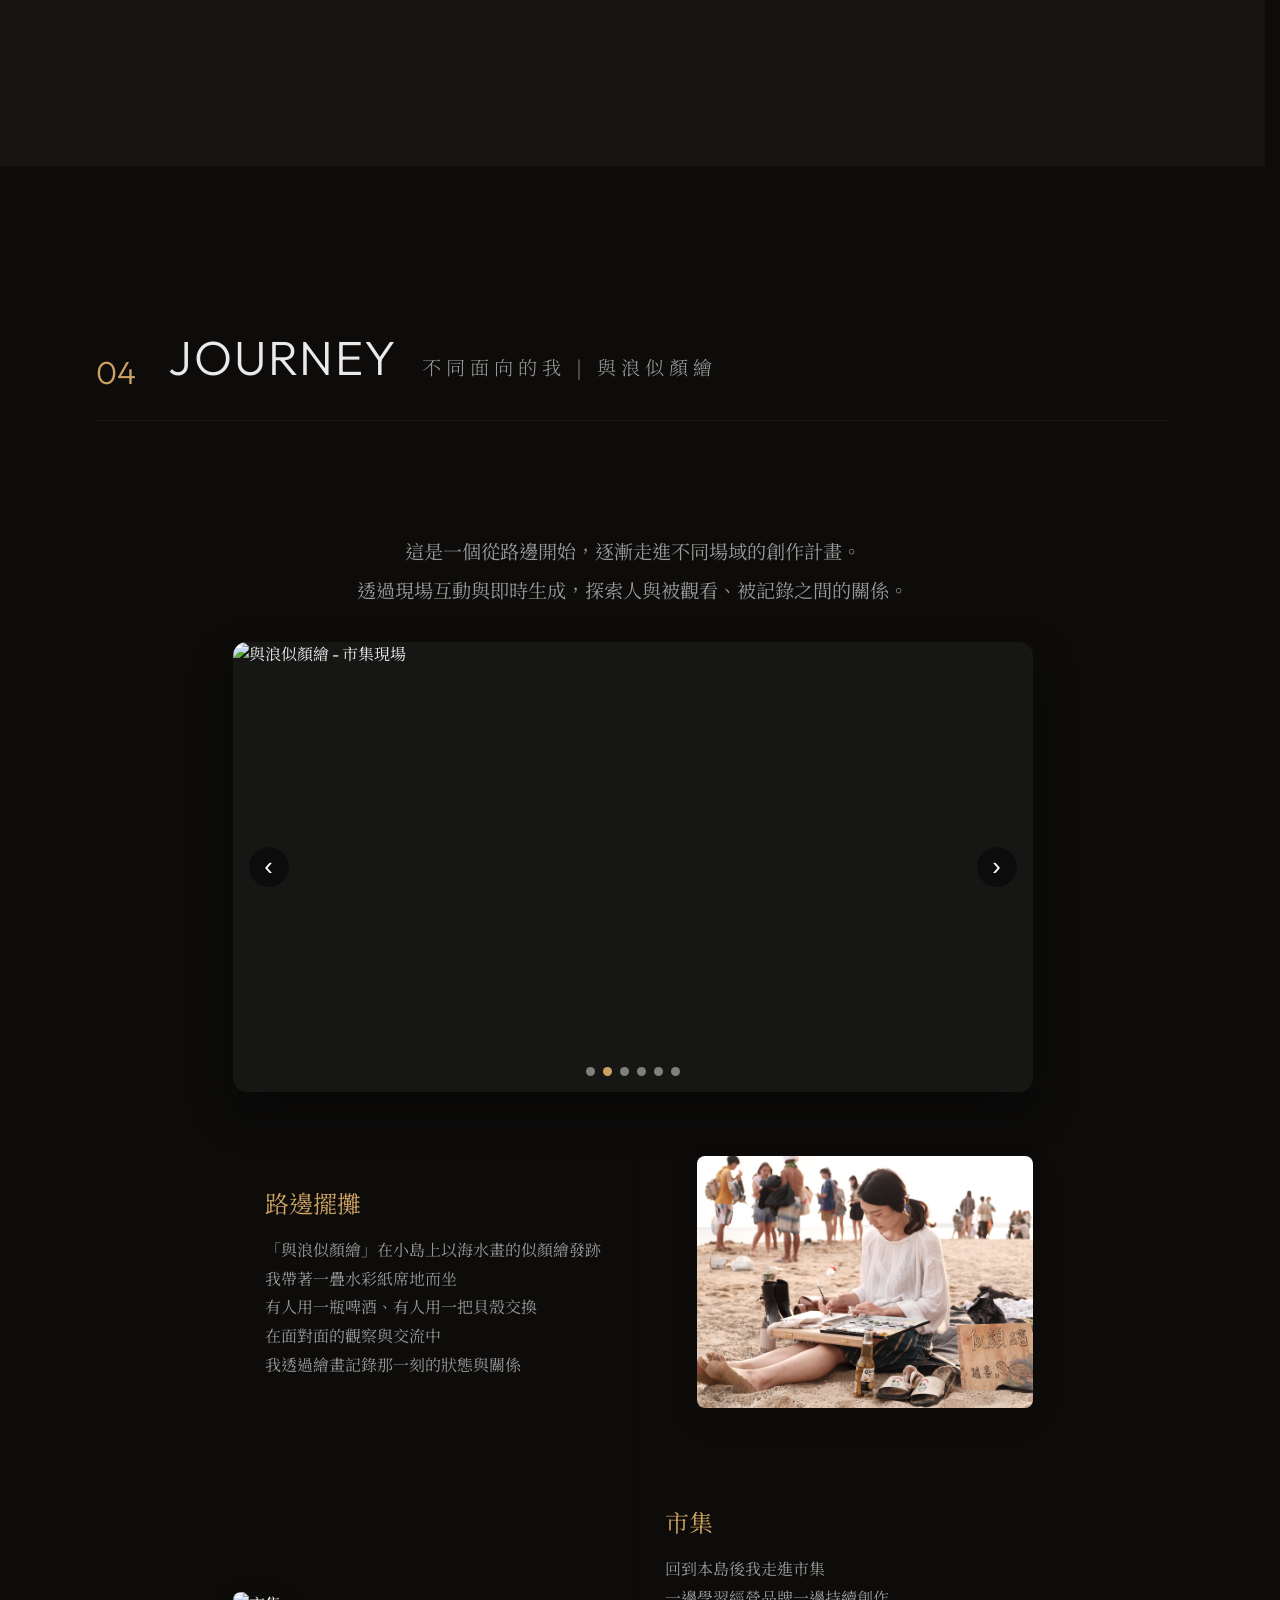
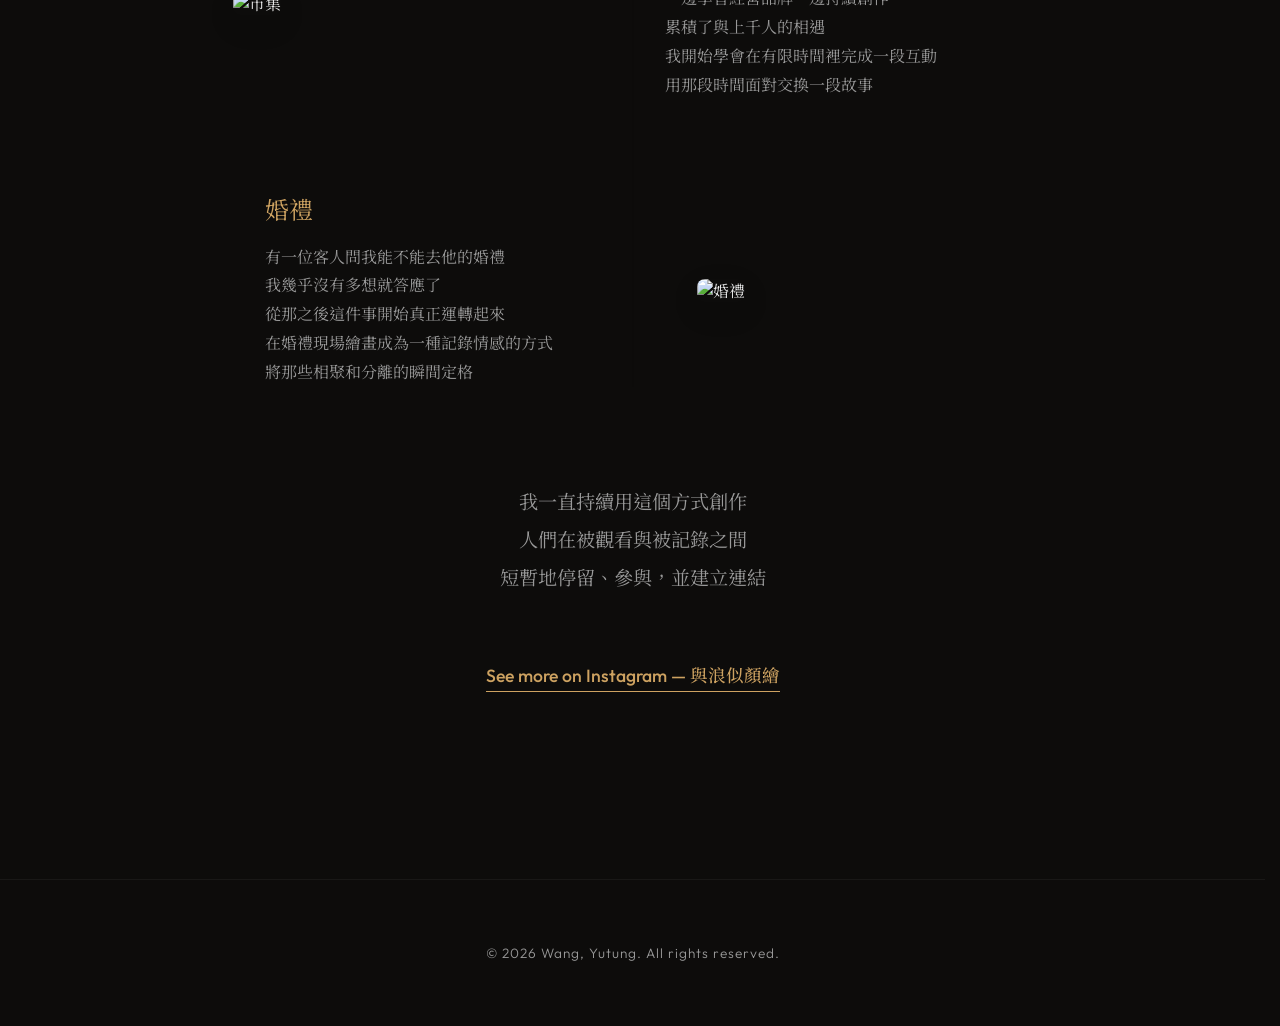
==== commit 70bb312f: "update portfolio" ====
--- a/index.html
+++ b/index.html
@@ -231,7 +231,7 @@
                 </a>
 
                 <a href="project.html?id=nya" class="project-card fade-up delay-1">
-                    <div class="project-image" style="background-image: url('images/第nya感.jpg');"></div>
+                    <div class="project-image" style="background-image: url('images/第nya感.JPG');"></div>
                     <div class="project-info">
                         <h3>第NYA感</h3>
                         <p class="project-meta">人工皮、微電子裝置 | 2025.12</p>
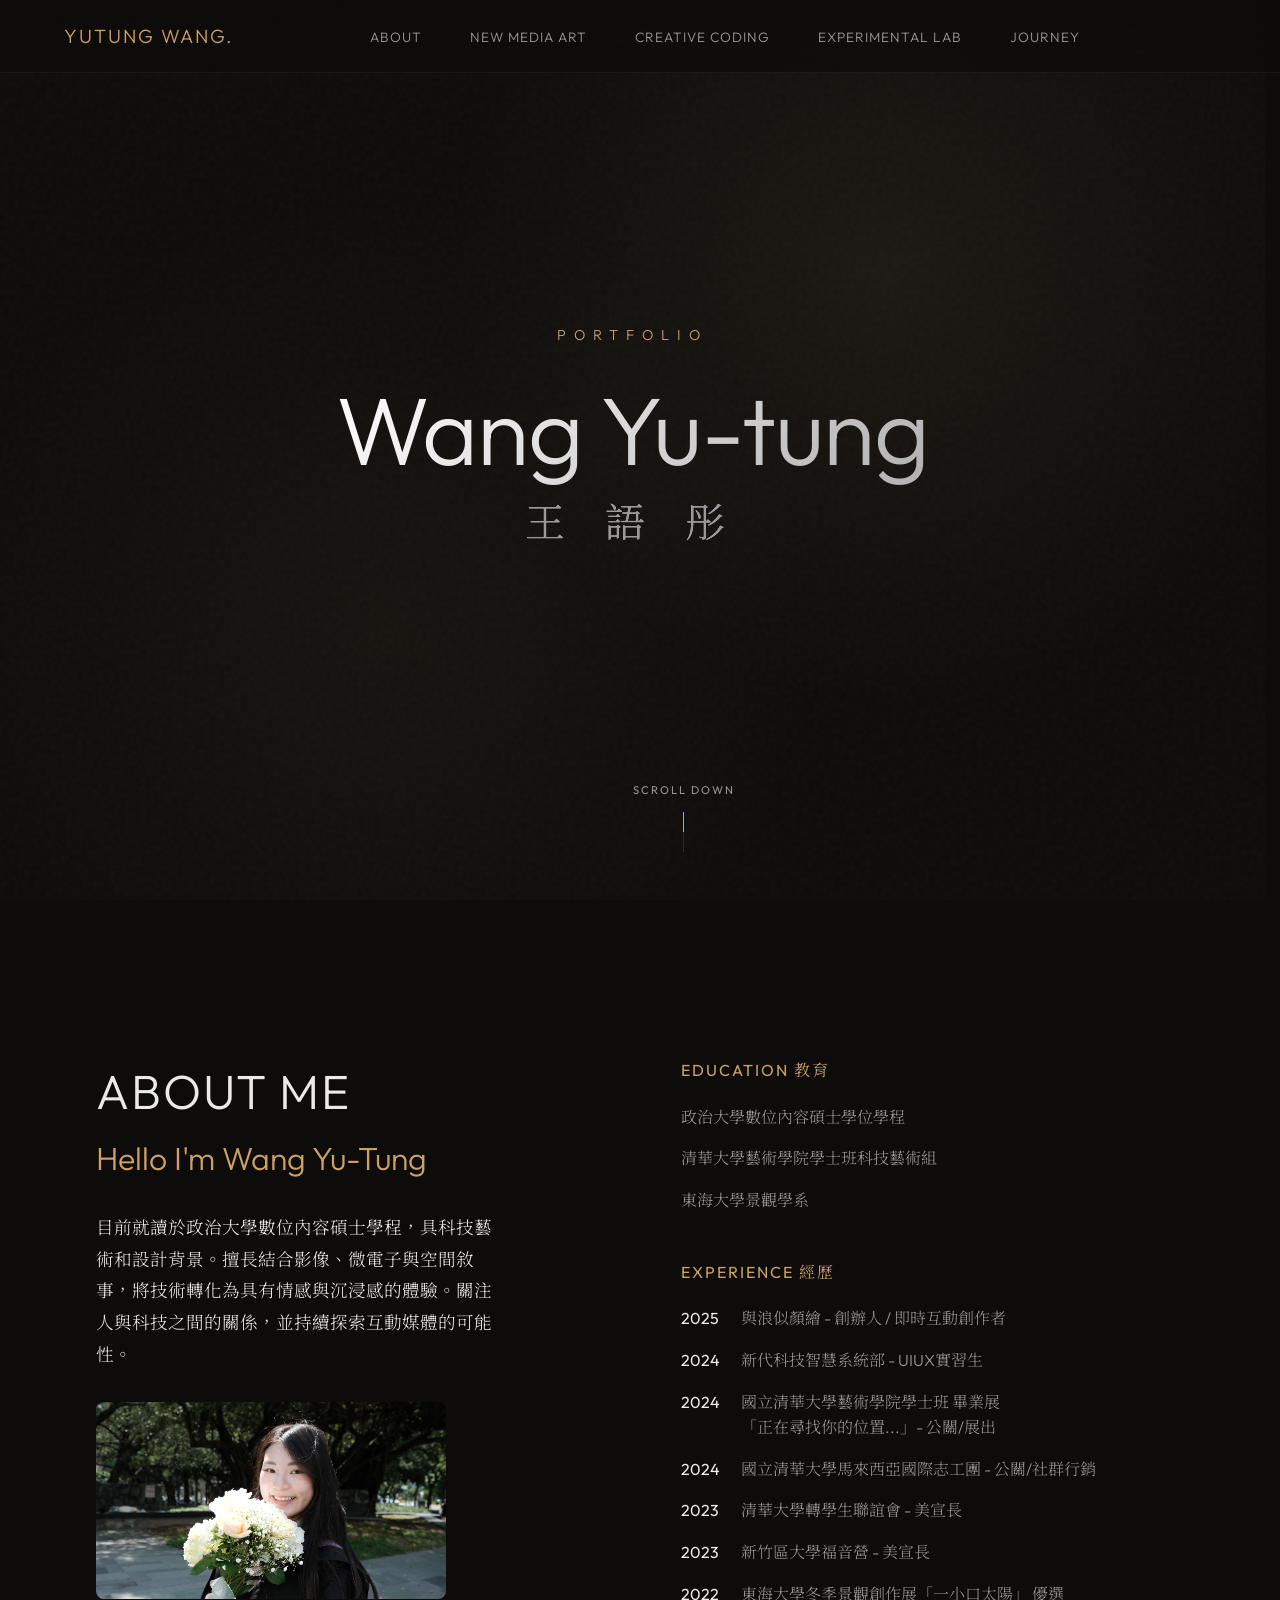
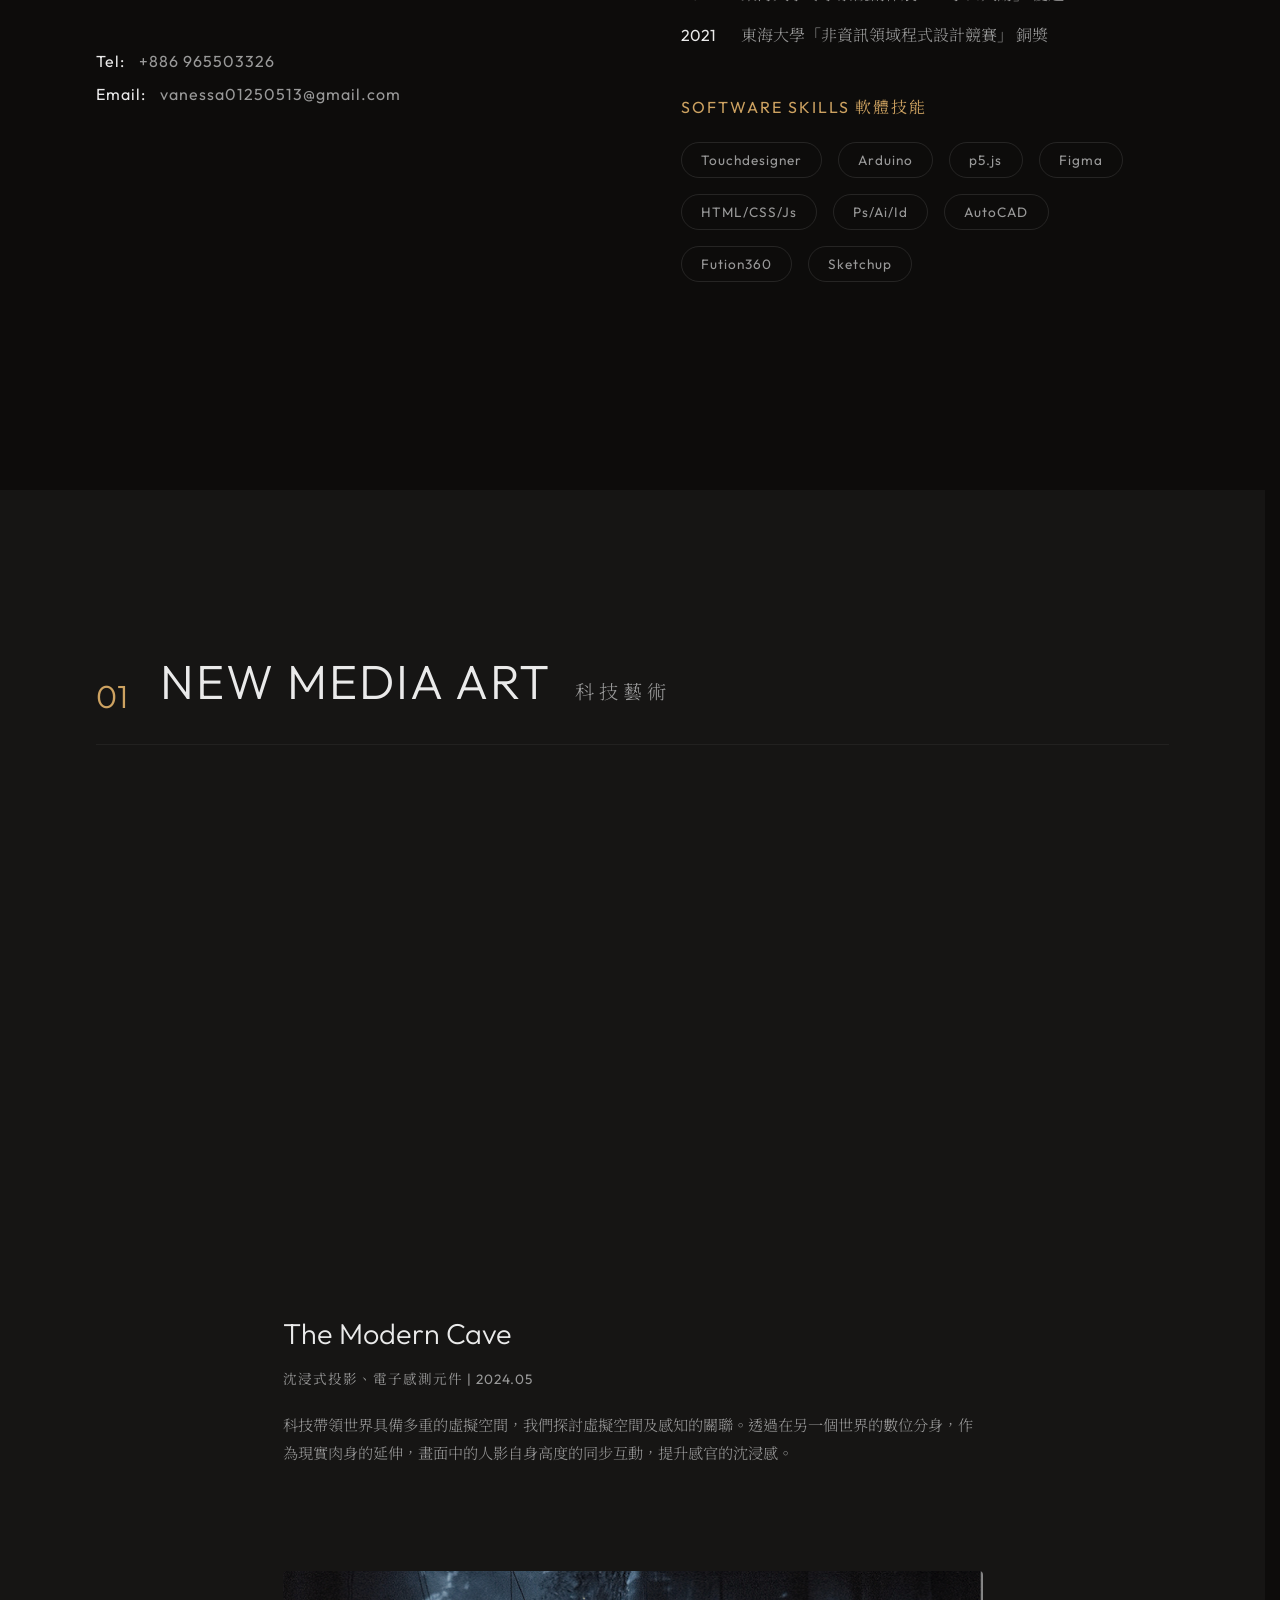
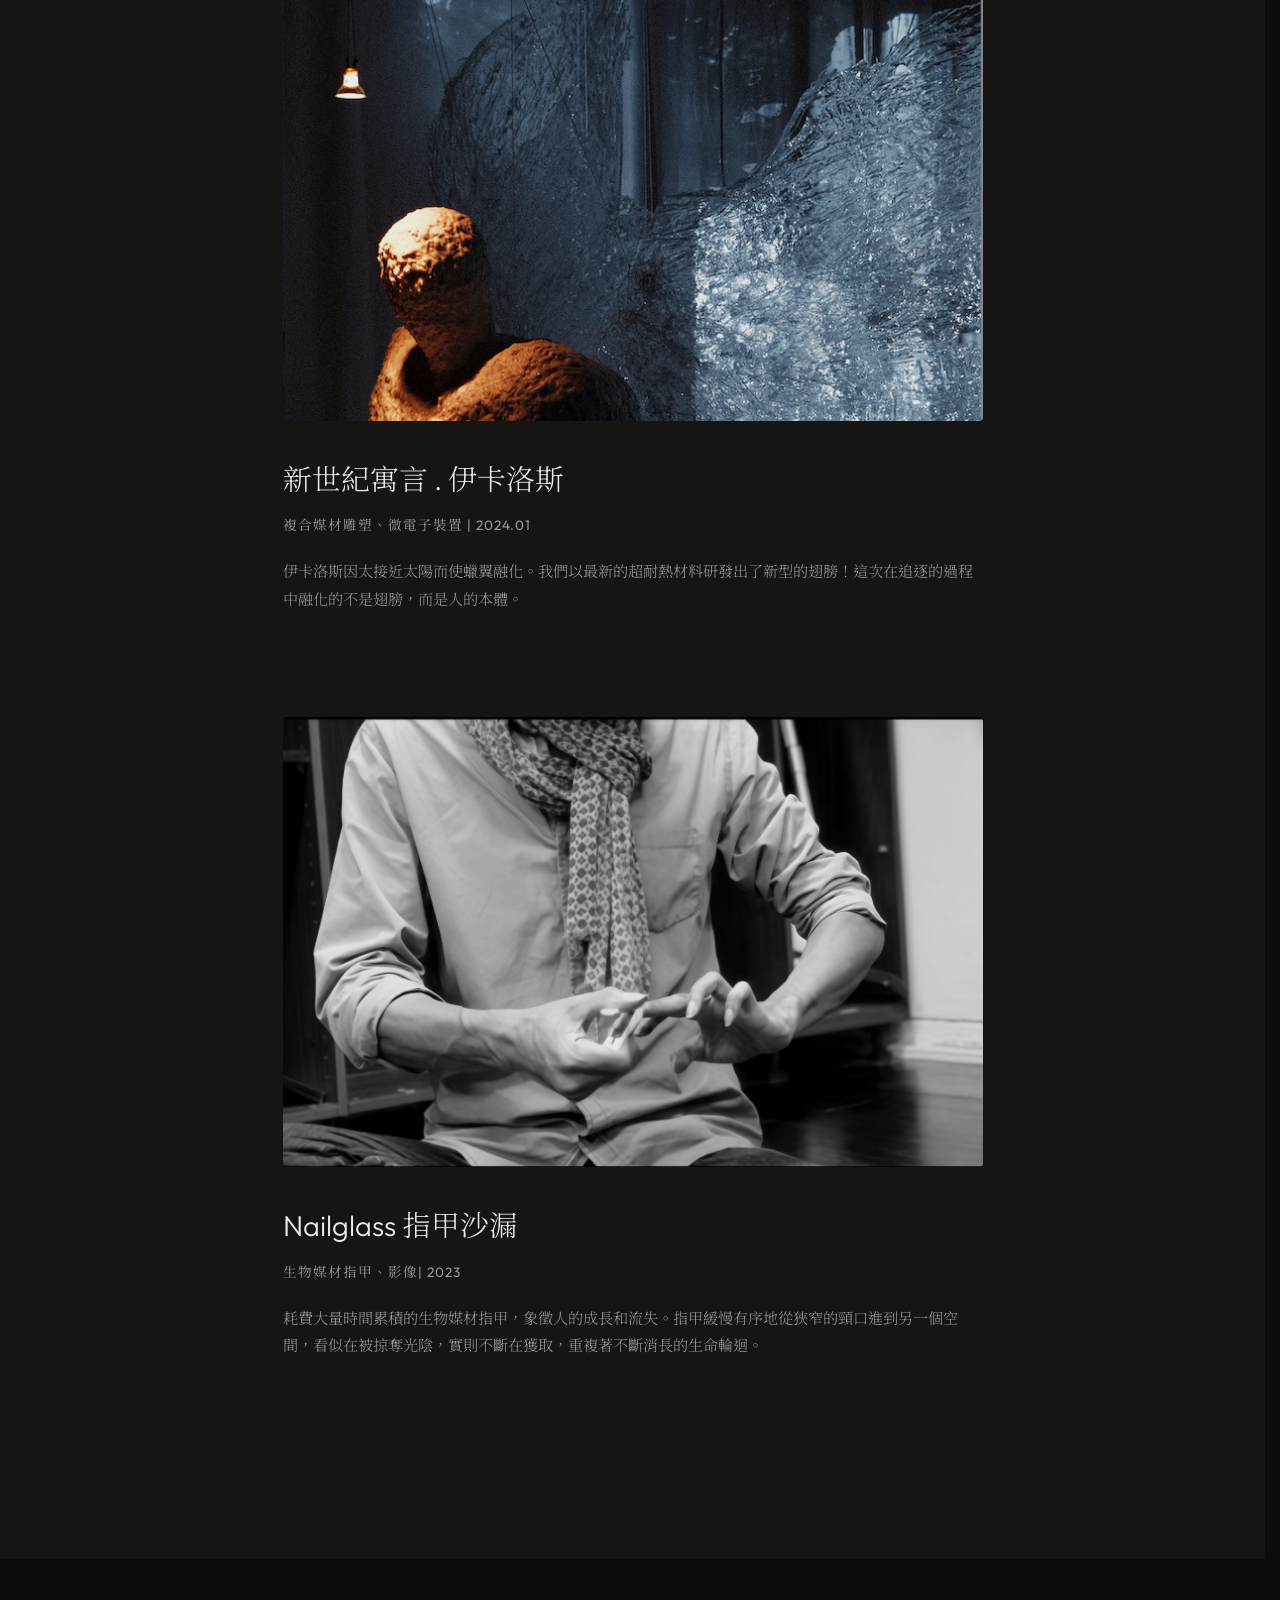
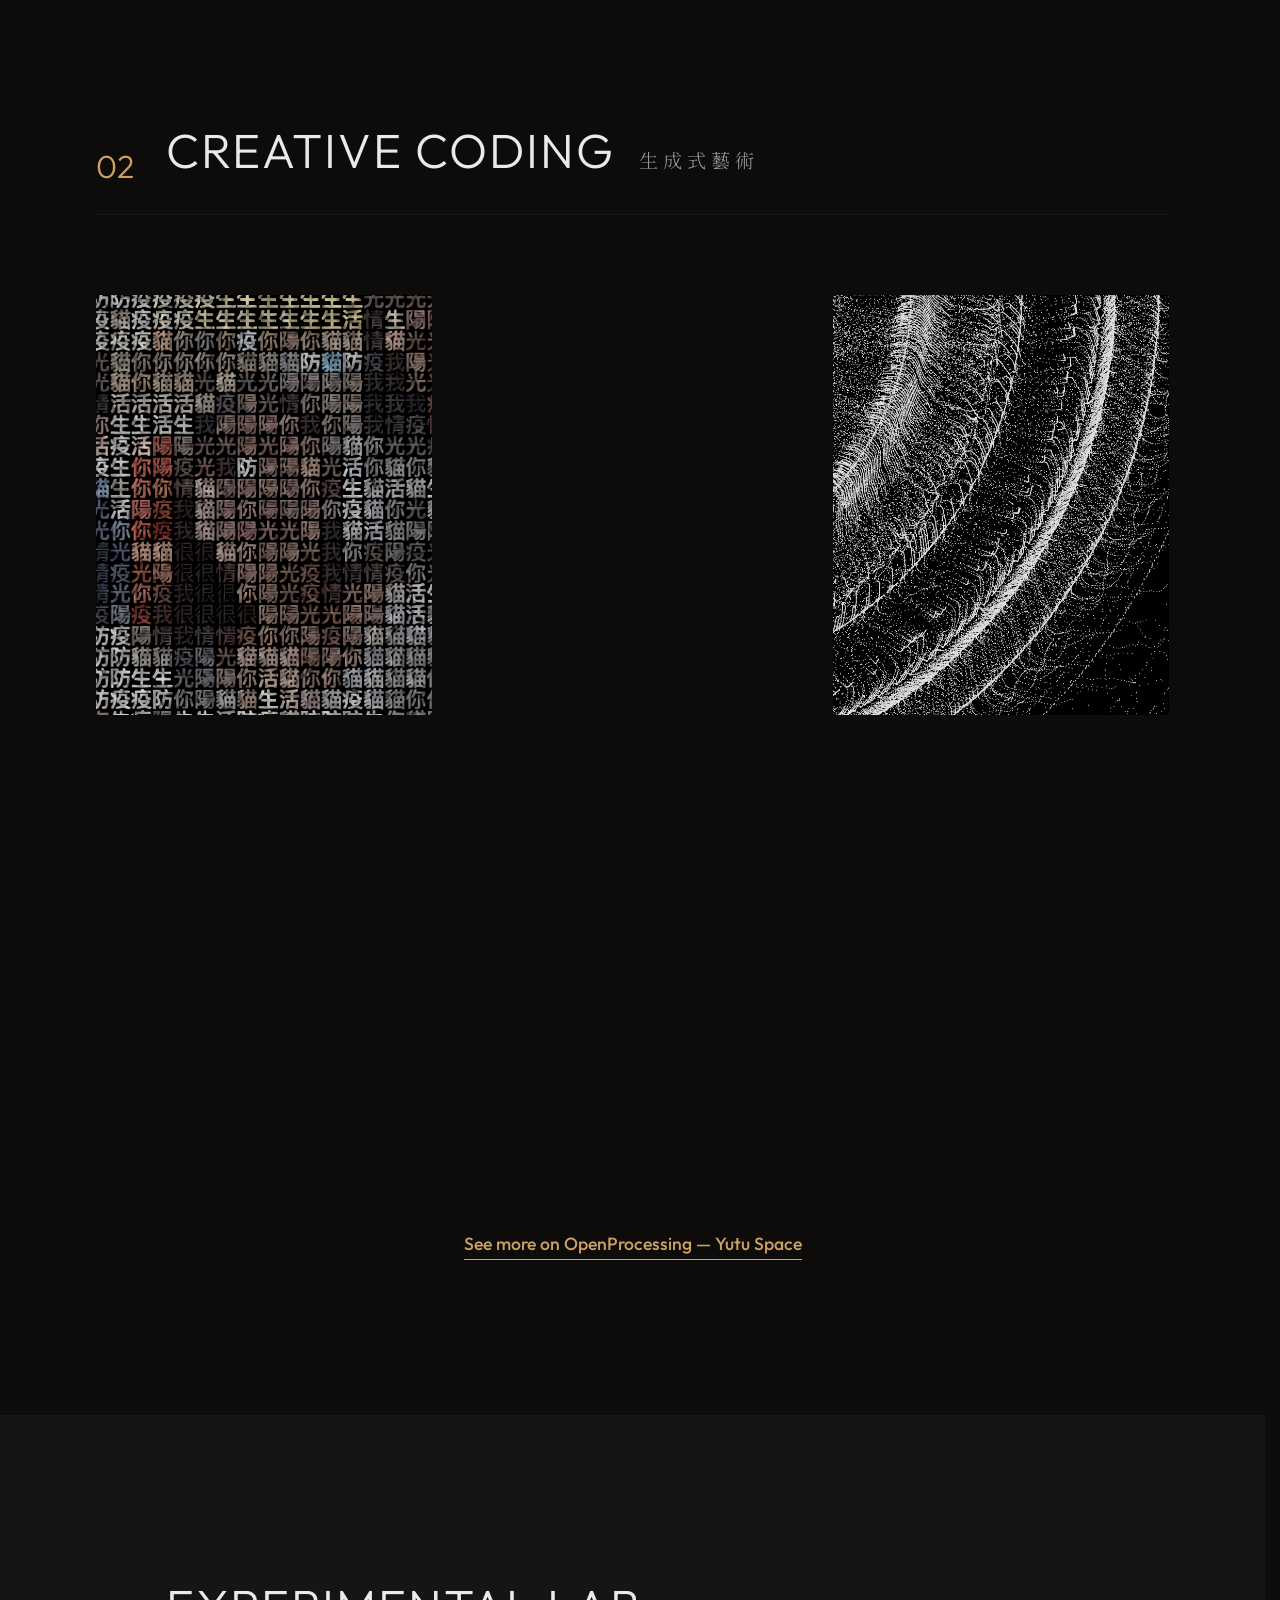
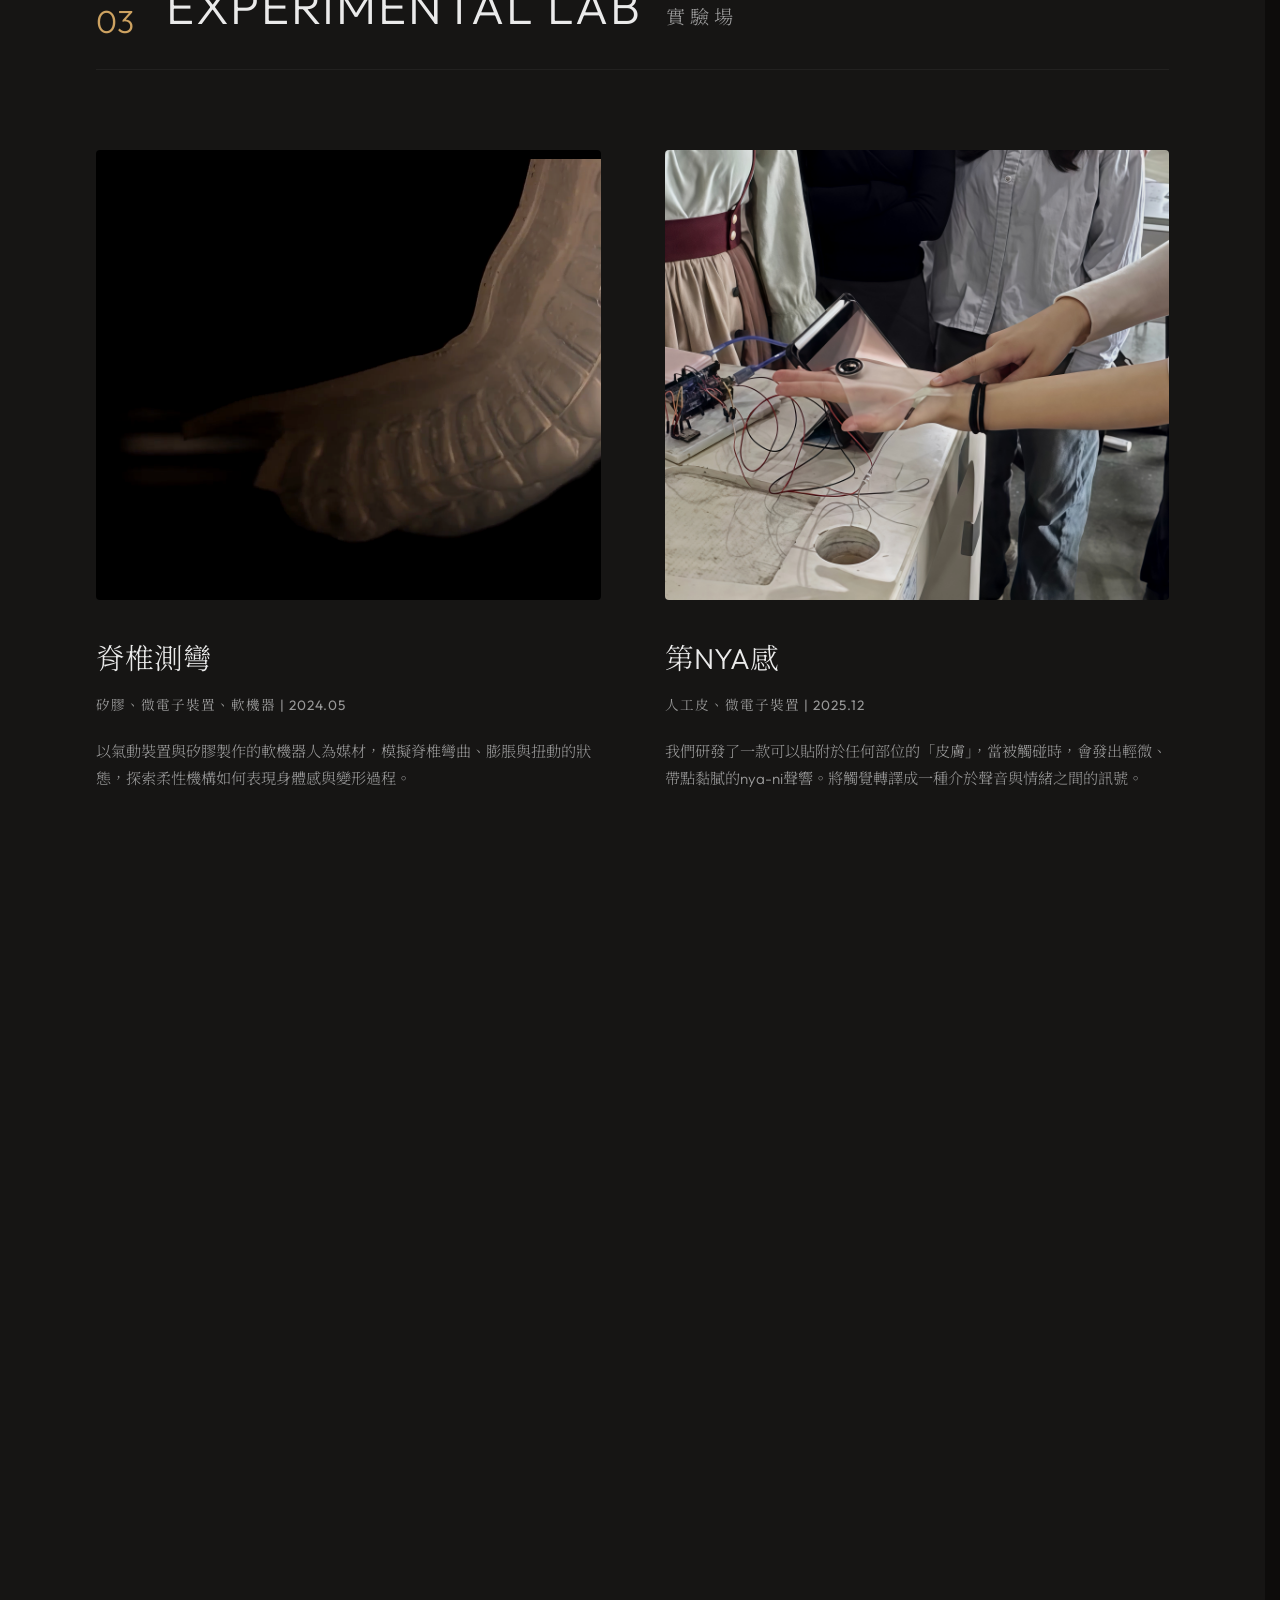
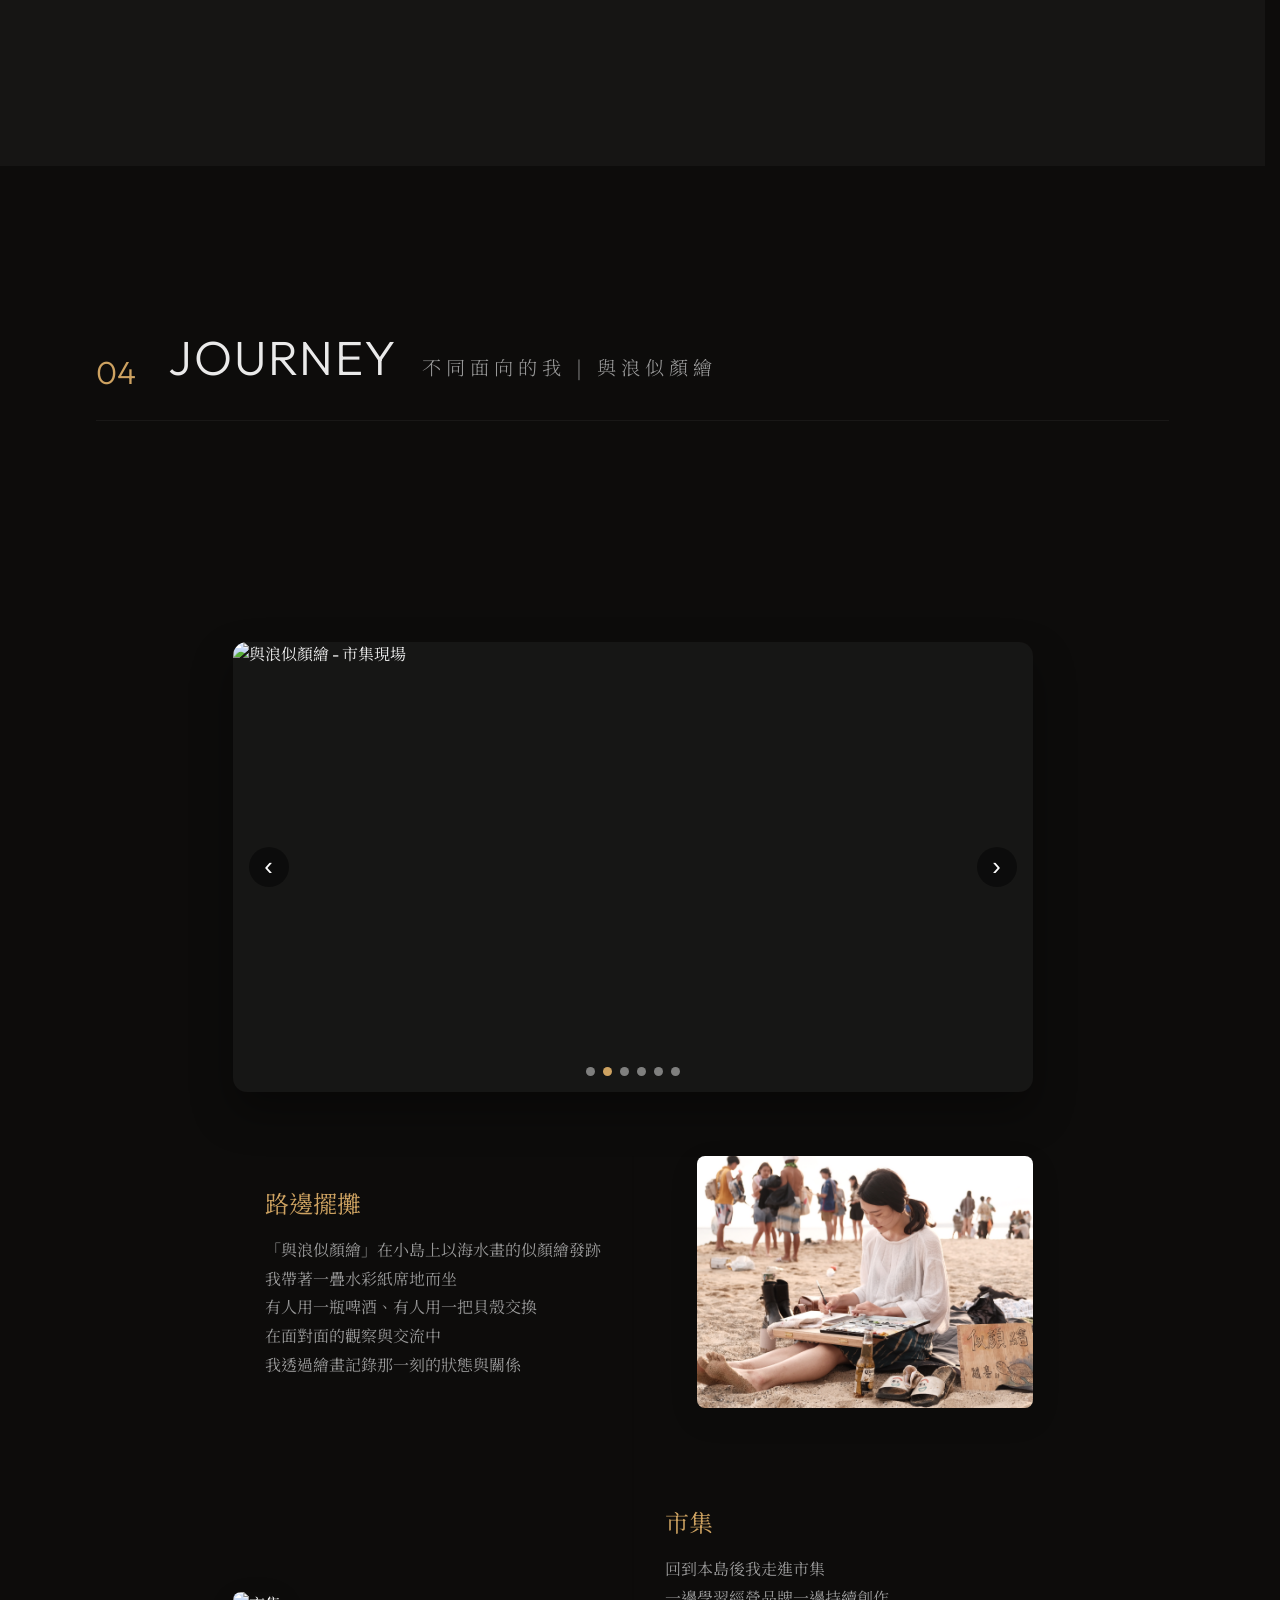
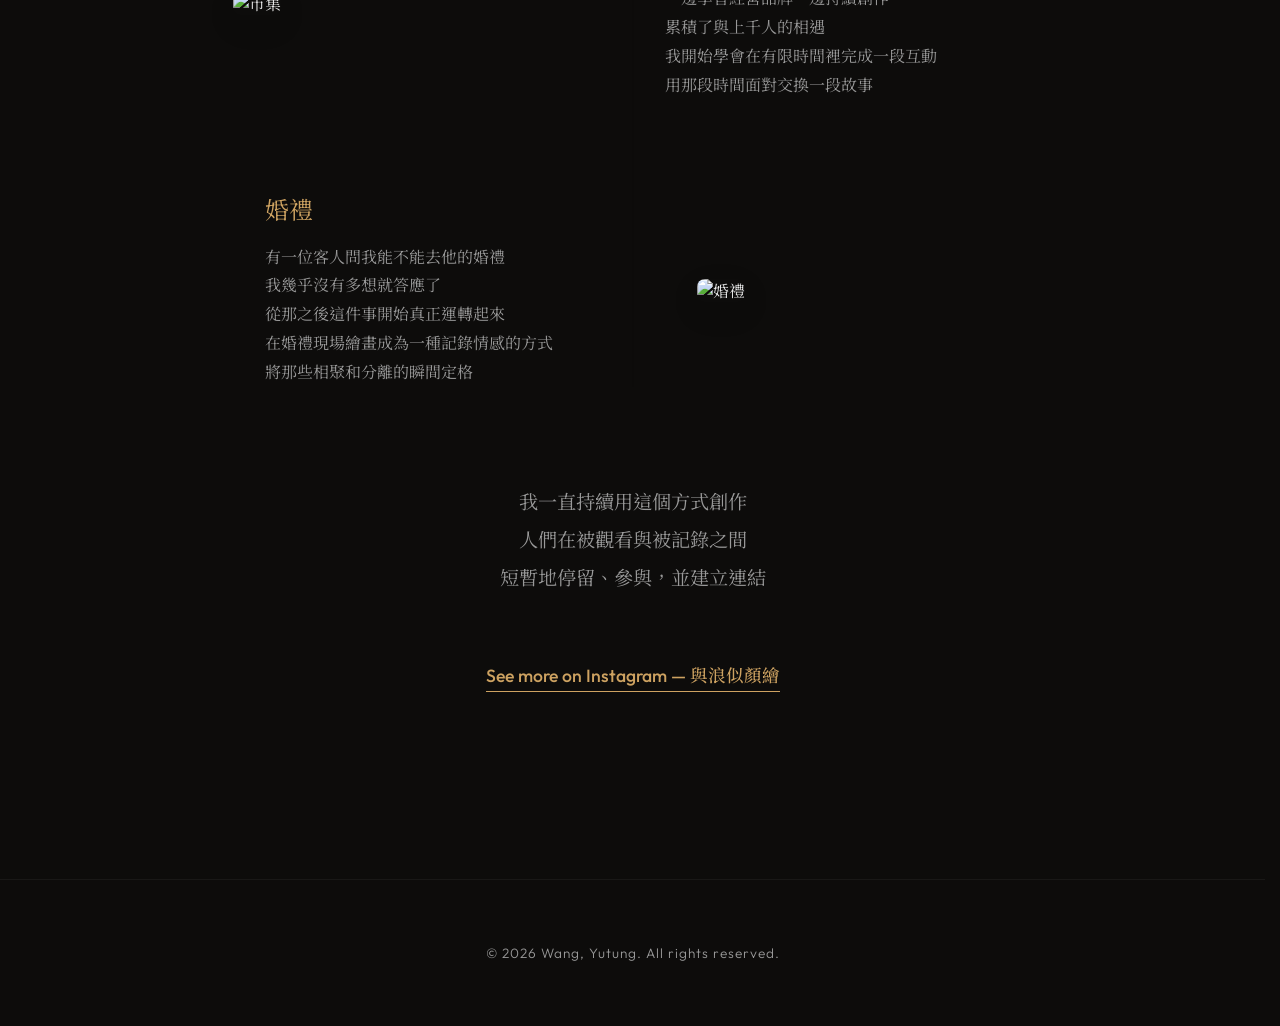
==== commit 8c00a88a: "update portfolio" ====
--- a/index.html
+++ b/index.html
@@ -50,7 +50,7 @@
             <div class="about-grid">
                 <div class="about-text">
                     <h2 class="section-title">ABOUT ME</h2>
-                    <h3 class="name-en">Hello I'm Wang Yu-Tung</h3>  
+                    <h3 class="name-en">Hello I'm Wang Yu-Tung</h3>
                     <p class="bio" style="max-width: 400px; margin-bottom: 2rem; line-height: 1.8;">
                         目前就讀於政治大學數位內容碩士學程，具科技藝術和設計背景。擅長結合影像、微電子與空間敘事，將技術轉化為具有情感與沉浸感的體驗。關注人與科技之間的關係，並持續探索互動媒體的可能性。
                     </p>
@@ -204,9 +204,11 @@
                     </div>
                 </a>
             </div>
-            
+
             <div style="text-align: center; margin-top: 4rem;">
-                <a href="https://openprocessing.org/user/278027#sketches" target="_blank" class="view-more-link" style="color: var(--primary); text-decoration: none; border-bottom: 1px solid var(--primary); padding-bottom: 4px; font-size: 1.1rem; font-weight: 500;"> See more on OpenProcessing — Yutu Space</a>
+                <a href="https://openprocessing.org/user/278027#sketches" target="_blank" class="view-more-link"
+                    style="color: var(--primary); text-decoration: none; border-bottom: 1px solid var(--primary); padding-bottom: 4px; font-size: 1.1rem; font-weight: 500;">
+                    See more on OpenProcessing — Yutu Space</a>
             </div>
         </div>
     </section>
@@ -231,7 +233,7 @@
                 </a>
 
                 <a href="project.html?id=nya" class="project-card fade-up delay-1">
-                    <div class="project-image" style="background-image: url('images/第nya感.JPG');"></div>
+                    <div class="project-image" style="background-image: url('images/nya1.JPG');"></div>
                     <div class="project-info">
                         <h3>第NYA感</h3>
                         <p class="project-meta">人工皮、微電子裝置 | 2025.12</p>
@@ -276,7 +278,7 @@
                 <span class="section-num">04</span>
                 <h2 class="section-title">Journey <span class="chinese-title">不同面向的我 | 與浪似顏繪</span></h2>
             </div>
-            
+
             <div class="journey-container">
                 <!-- Hero -->
                 <div class="journey-insight fade-up">
@@ -298,10 +300,10 @@
                             <img src="images/與浪婚禮6.JPG" alt="與浪似顏繪 - 婚禮現場">
                         </div>
                         <div class="journey-slide">
-                            <img src="images/與浪婚禮.JPG" alt="與浪似顏繪 - 婚禮現場">
-                        </div>
-                        <div class="journey-slide">
-                            <img src="images/與浪擺攤4.JPG" alt="與浪似顏繪 - 市集現場">
+                            <img src="images/與浪婚禮.jpg" alt="與浪似顏繪 - 婚禮現場">
+                        </div>
+                        <div class="journey-slide">
+                            <img src="images/與浪擺攤4.jpg" alt="與浪似顏繪 - 市集現場">
                         </div>
                     </div>
                     <button class="journey-carousel-btn prev" aria-label="上一張照片">‹</button>
@@ -320,7 +322,7 @@
 
                                 我帶著一疊水彩紙席地而坐<br>
                                 有人用一瓶啤酒、有人用一把貝殼交換<br>
-                                
+
                                 在面對面的觀察與交流中<br>
                                 我透過繪畫記錄那一刻的狀態與關係</p>
                         </div>
@@ -328,7 +330,7 @@
                             <img src="images/與浪擺攤.jpg" alt="路邊擺攤">
                         </div>
                     </div>
-                    
+
                     <!-- Step 2 -->
                     <div class="journey-step fade-up">
                         <div class="step-image">
@@ -339,7 +341,7 @@
                             <p>回到本島後我走進市集<br>
                                 一邊學習經營品牌一邊持續創作<br>
                                 累積了與上千人的相遇<br>
-                            我開始學會在有限時間裡完成一段互動<br>用那段時間面對交換一段故事</p>
+                                我開始學會在有限時間裡完成一段互動<br>用那段時間面對交換一段故事</p>
                         </div>
                     </div>
 
@@ -349,9 +351,9 @@
                             <h3>婚禮</h3>
                             <p>有一位客人問我能不能去他的婚禮<br>
                                 我幾乎沒有多想就答應了<br>
-                                
+
                                 從那之後這件事開始真正運轉起來<br>
-                                
+
                                 在婚禮現場繪畫成為一種記錄情感的方式<br>
                                 將那些相聚和分離的瞬間定格</p>
                         </div>
@@ -367,9 +369,11 @@
                     <p>我一直持續用這個方式創作<br>
                         人們在被觀看與被記錄之間<br>
                         短暫地停留、參與，並建立連結<br>
-                       </p>
-                       <div style="text-align: center; margin-top: 4rem;">
-                        <a href="https://www.instagram.com/tunng___/" target="_blank" class="view-more-link" style="color: var(--primary); text-decoration: none; border-bottom: 1px solid var(--primary); padding-bottom: 4px; font-size: 1.1rem; font-weight: 500;"> See more on Instagram — 與浪似顏繪</a>
+                    </p>
+                    <div style="text-align: center; margin-top: 4rem;">
+                        <a href="https://www.instagram.com/tunng___/" target="_blank" class="view-more-link"
+                            style="color: var(--primary); text-decoration: none; border-bottom: 1px solid var(--primary); padding-bottom: 4px; font-size: 1.1rem; font-weight: 500;">
+                            See more on Instagram — 與浪似顏繪</a>
                     </div>
                     <!-- <a href="https://www.instagram.com/tunng___/" target="_blank" class="instagram-link">See more on Instagram — 與浪似顏繪 ↗</a> -->
                 </div>
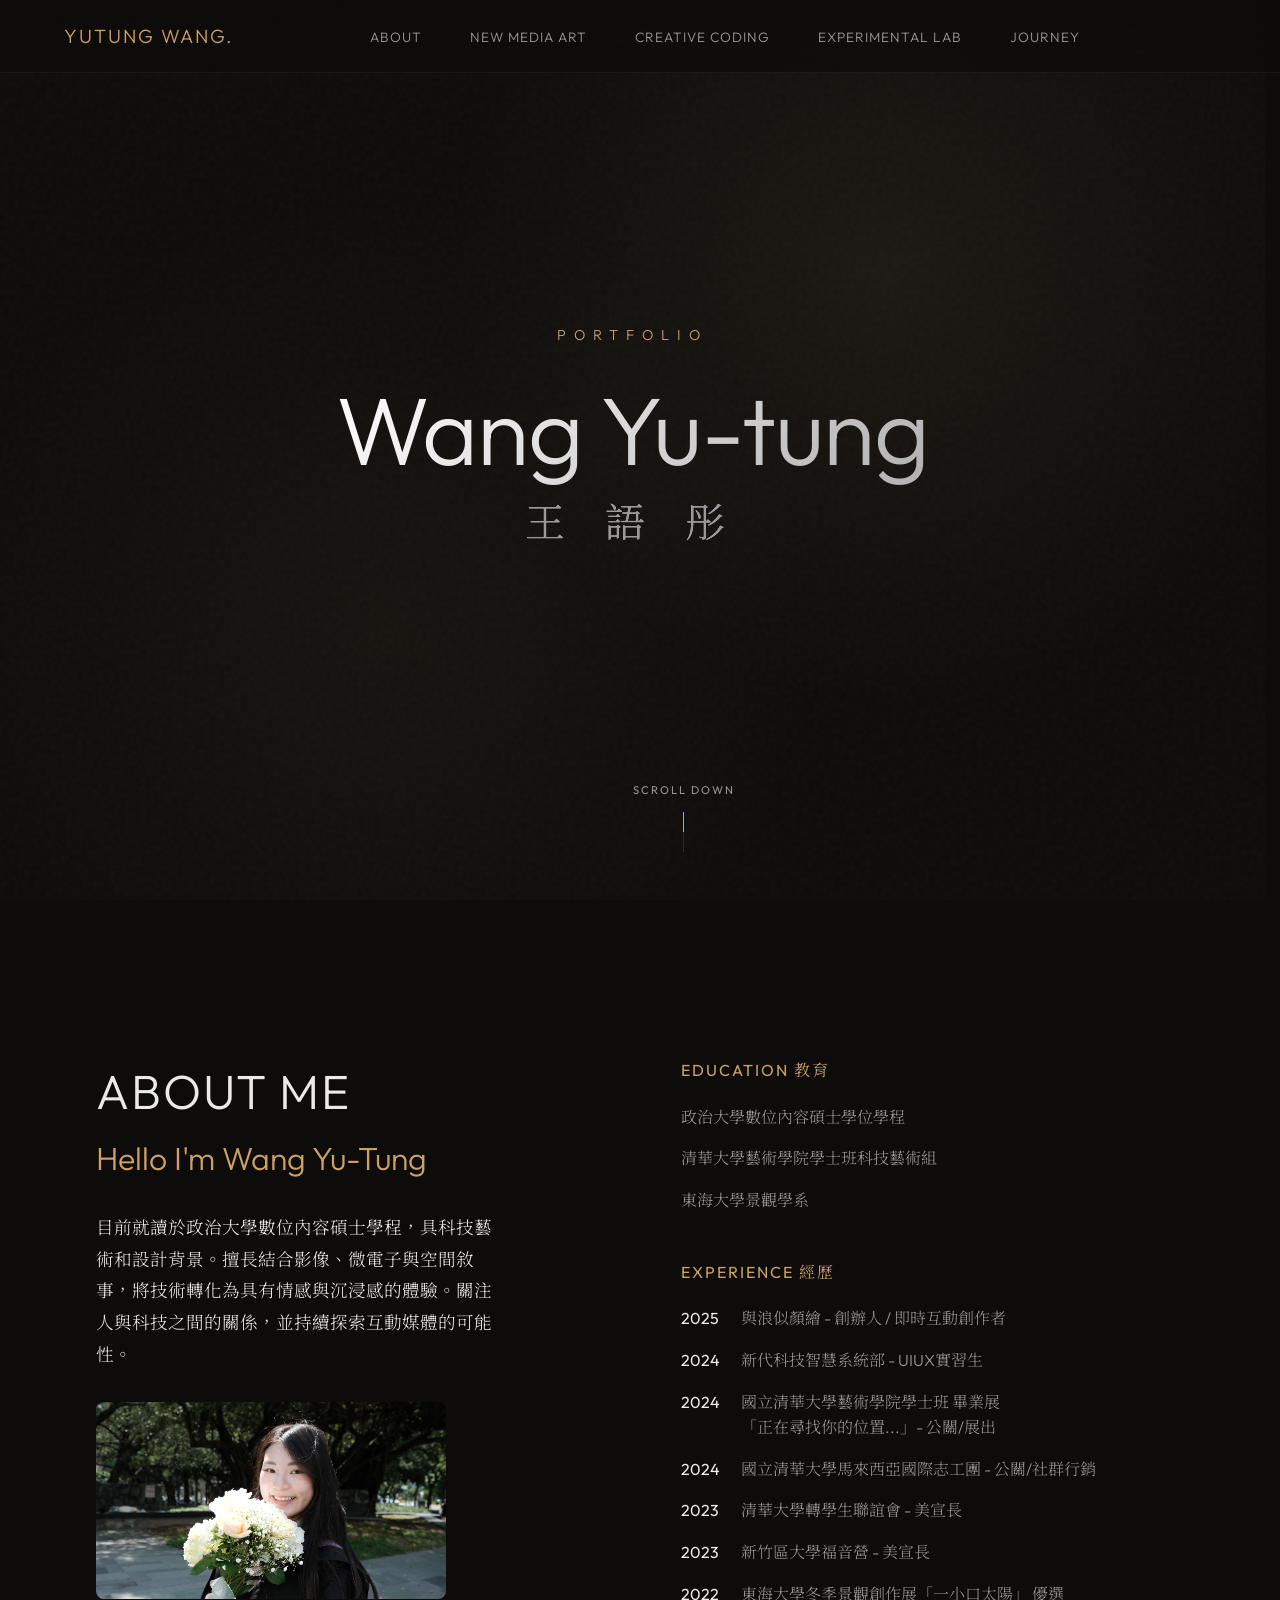
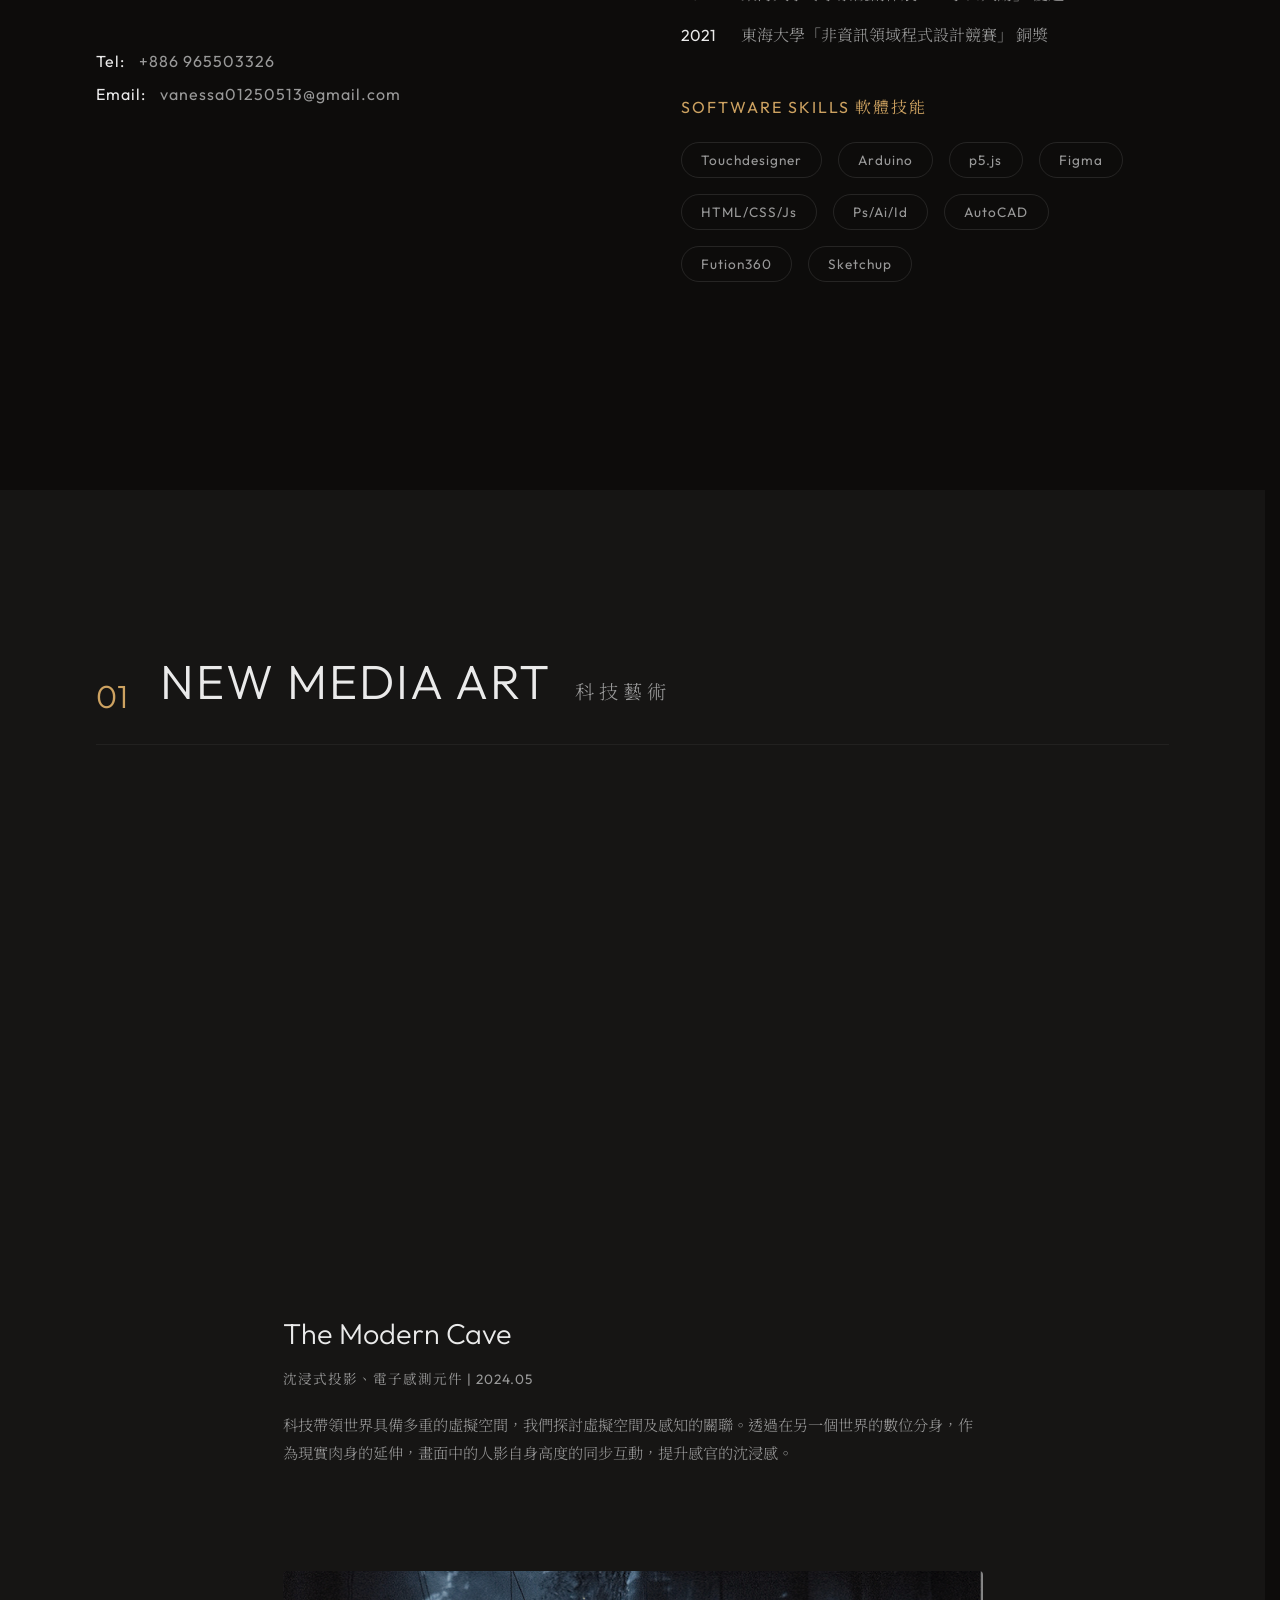
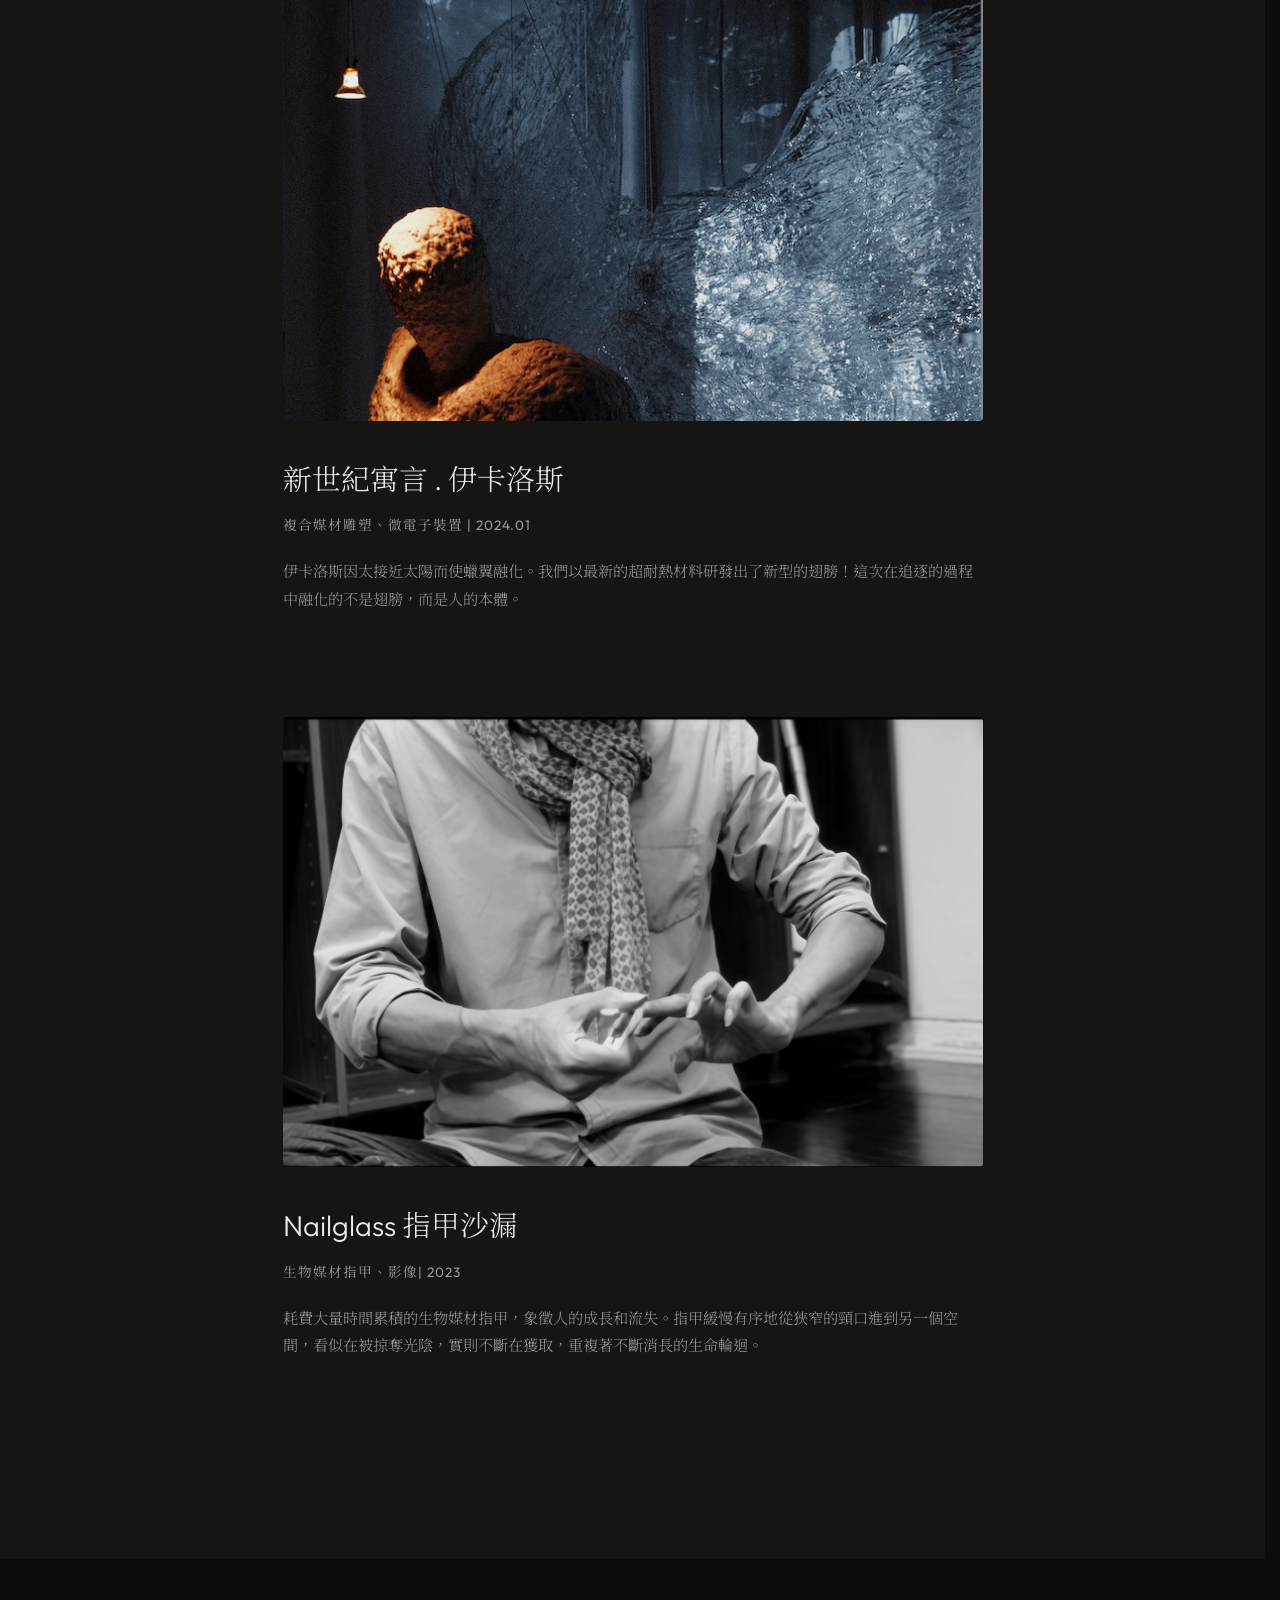
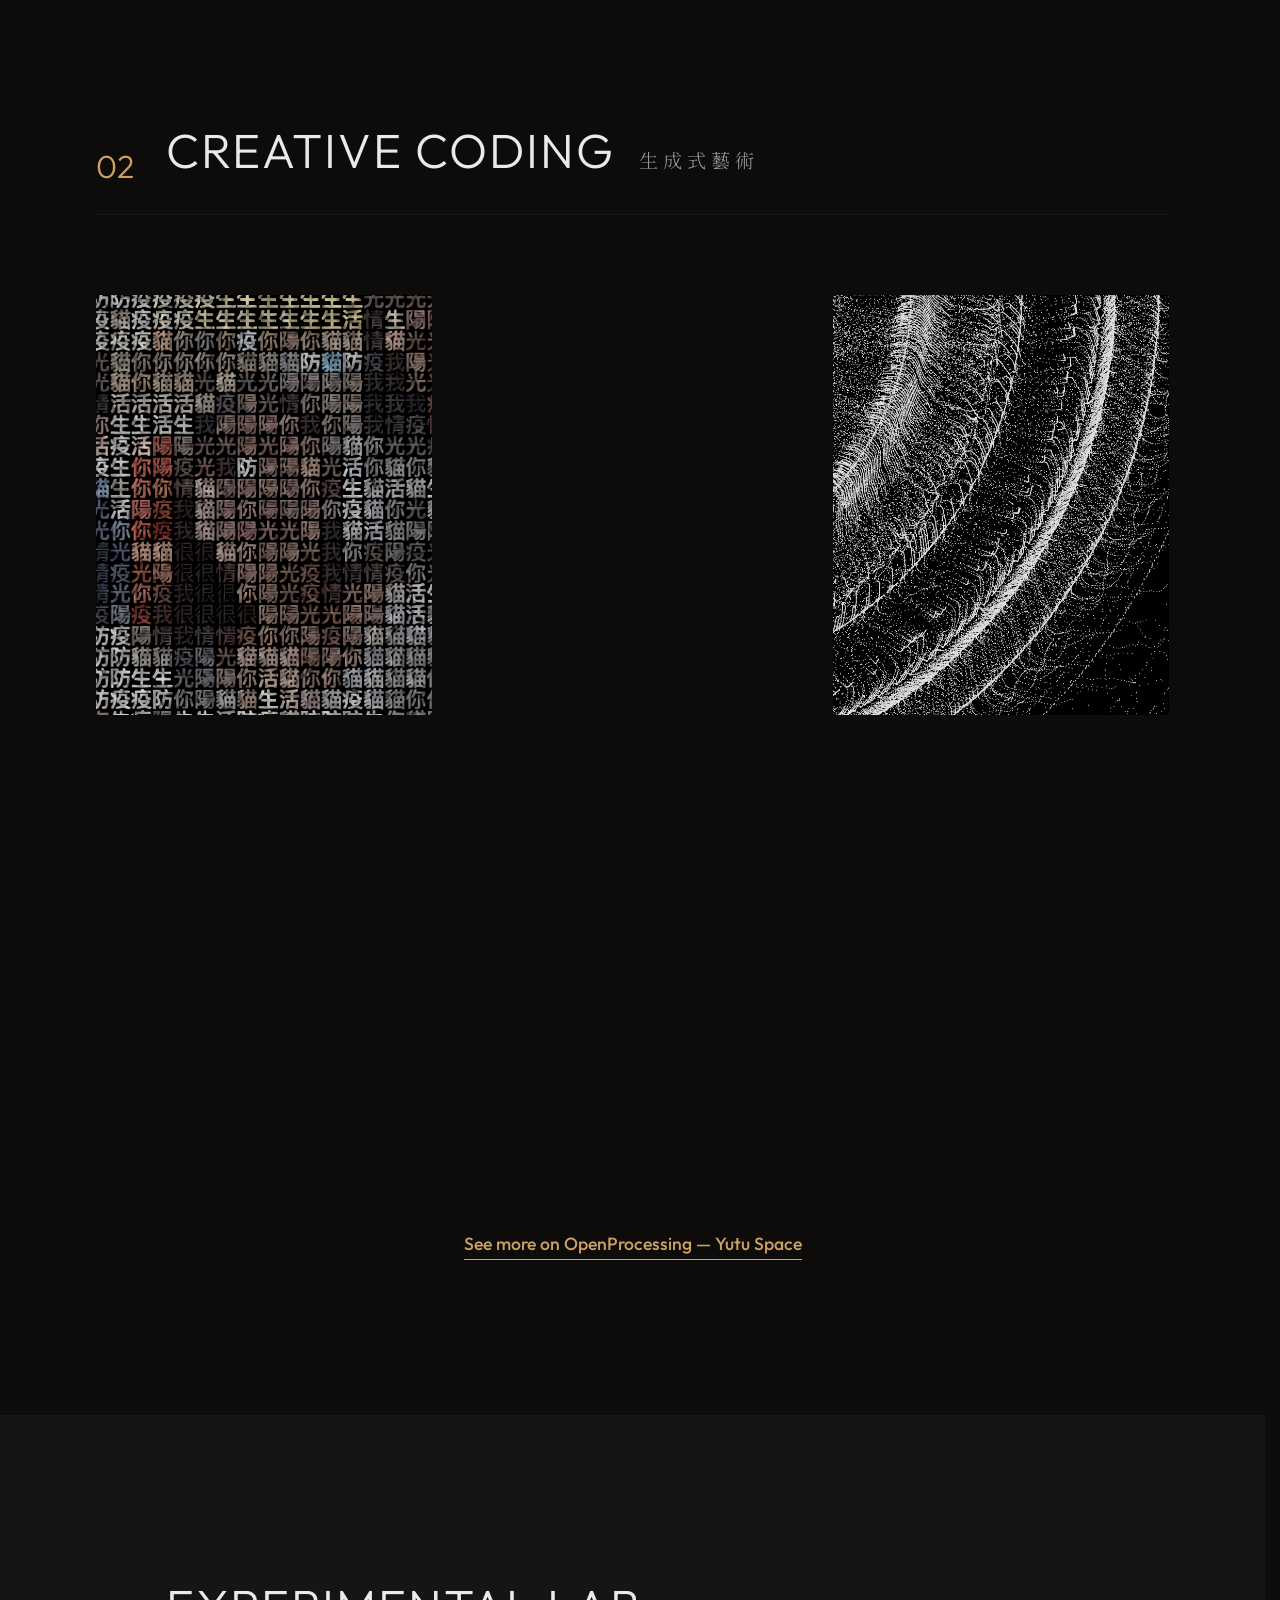
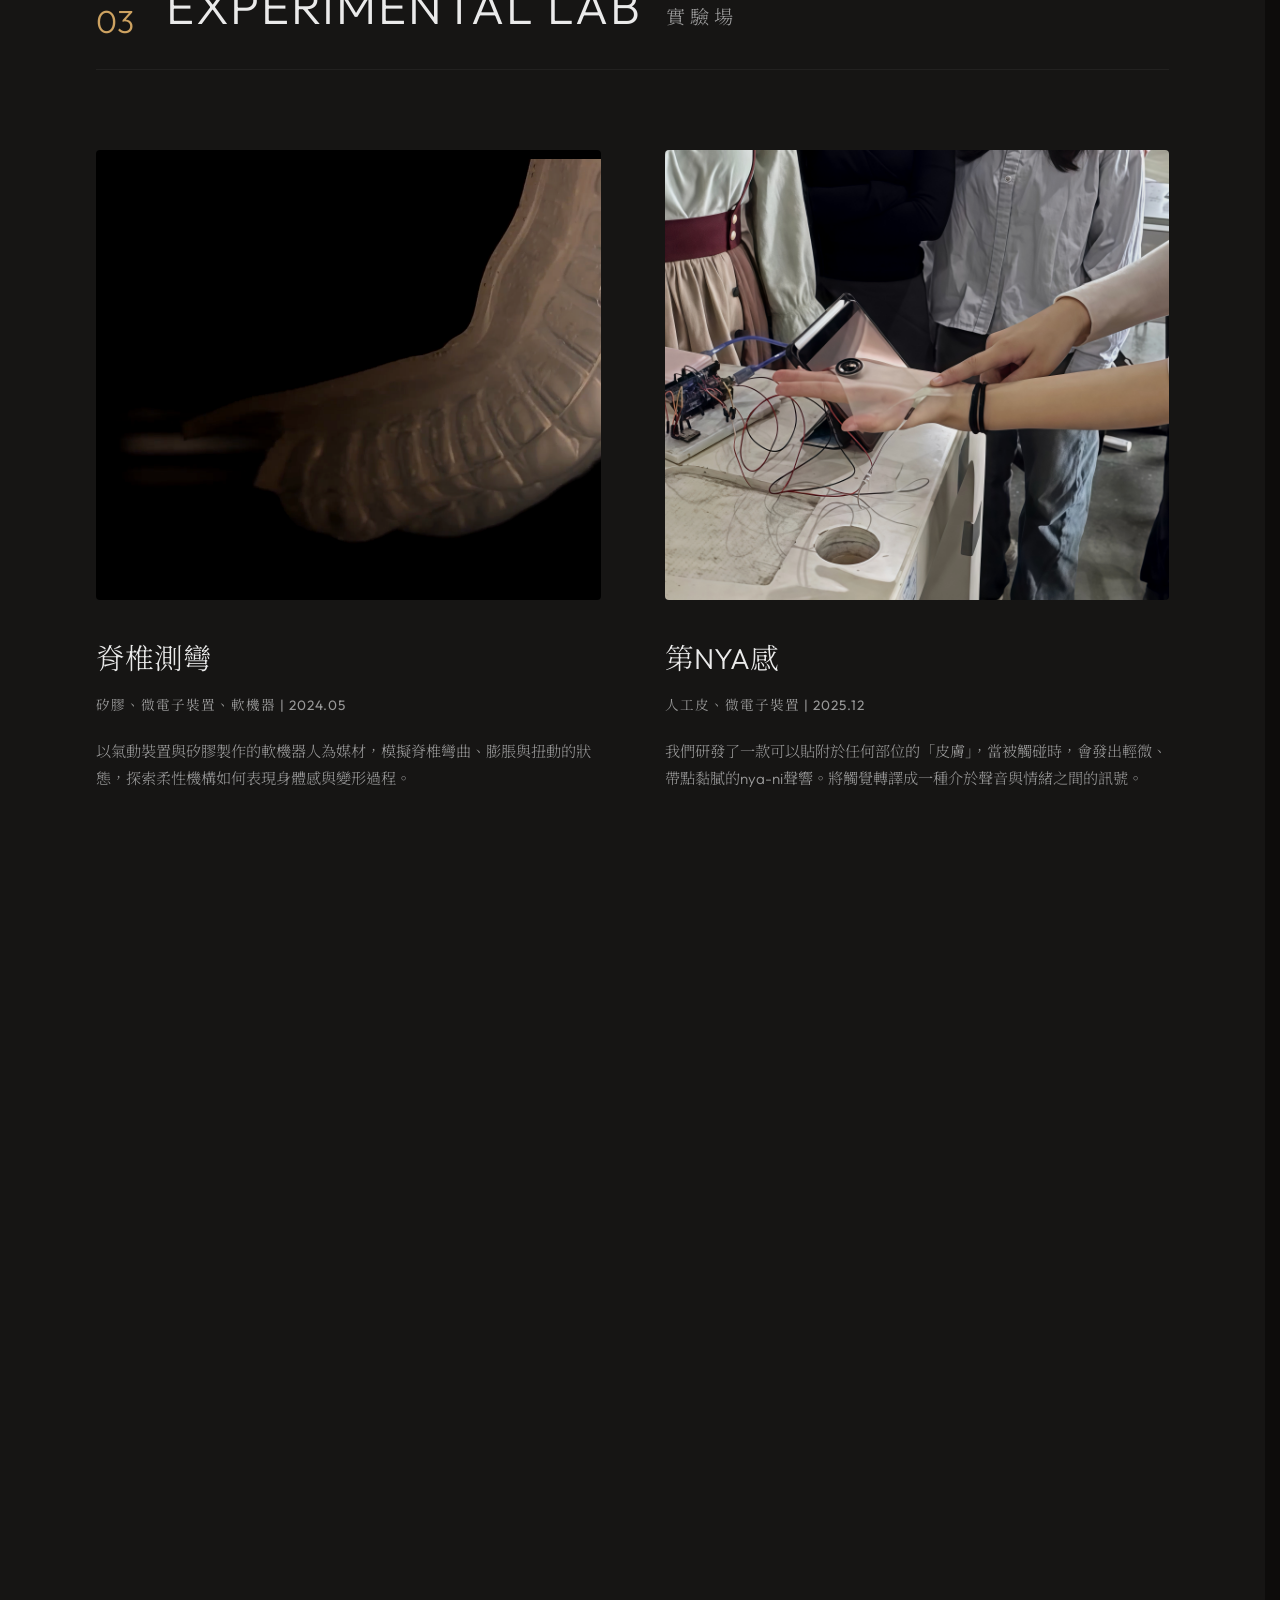
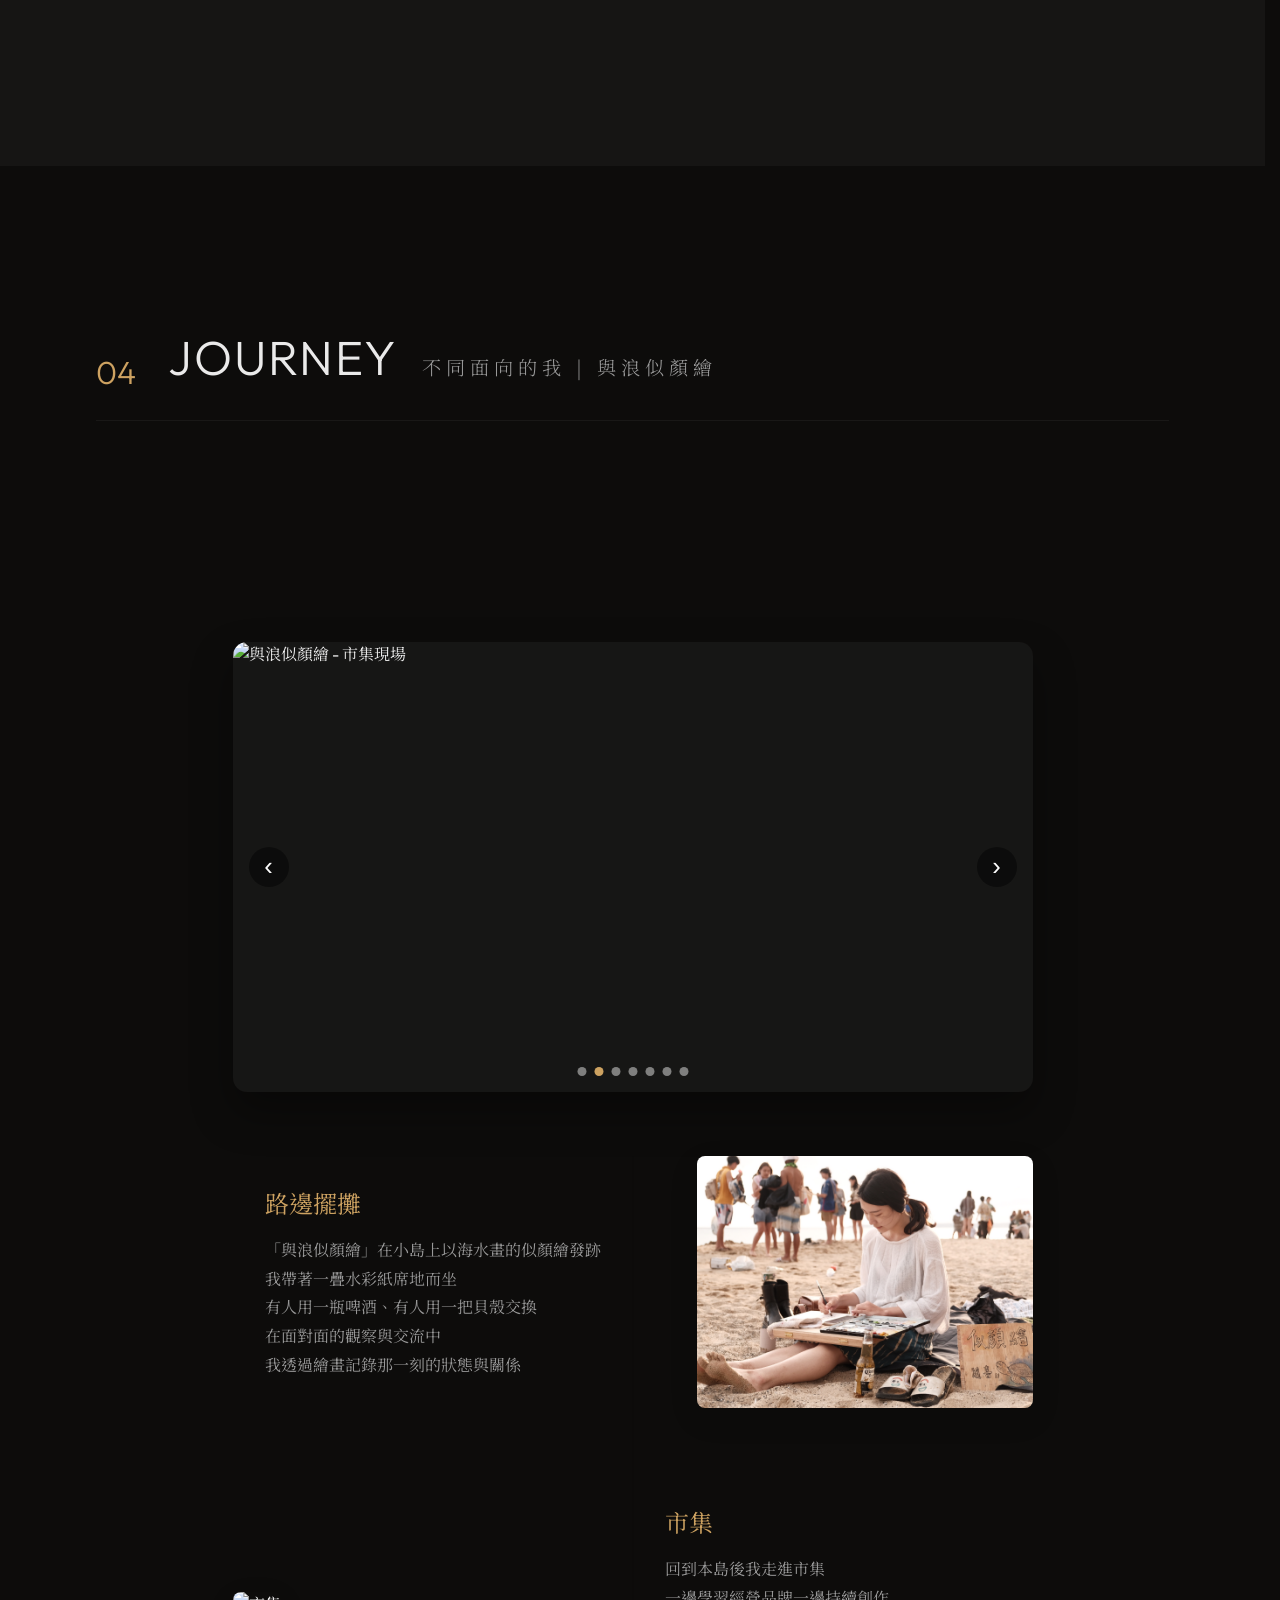
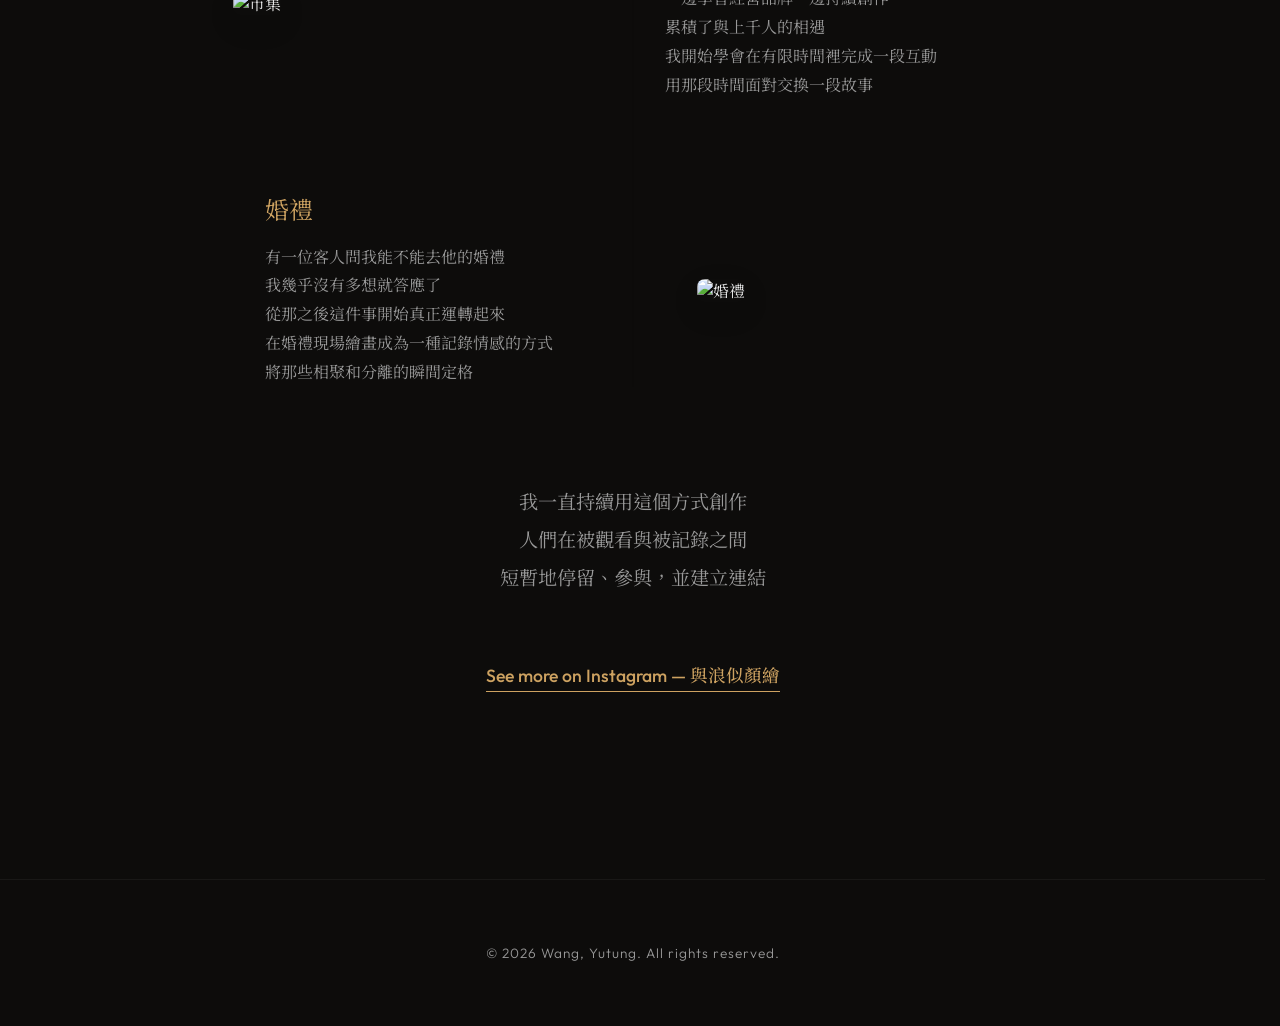
==== commit 0dc6c4cf: "update portfolio" ====
--- a/index.html
+++ b/index.html
@@ -303,6 +303,9 @@
                             <img src="images/與浪婚禮.jpg" alt="與浪似顏繪 - 婚禮現場">
                         </div>
                         <div class="journey-slide">
+                            <img src="images/與浪婚禮4.jpg" alt="與浪似顏繪 - 市集現場">
+                        </div>
+                        <div class="journey-slide">
                             <img src="images/與浪擺攤4.jpg" alt="與浪似顏繪 - 市集現場">
                         </div>
                     </div>
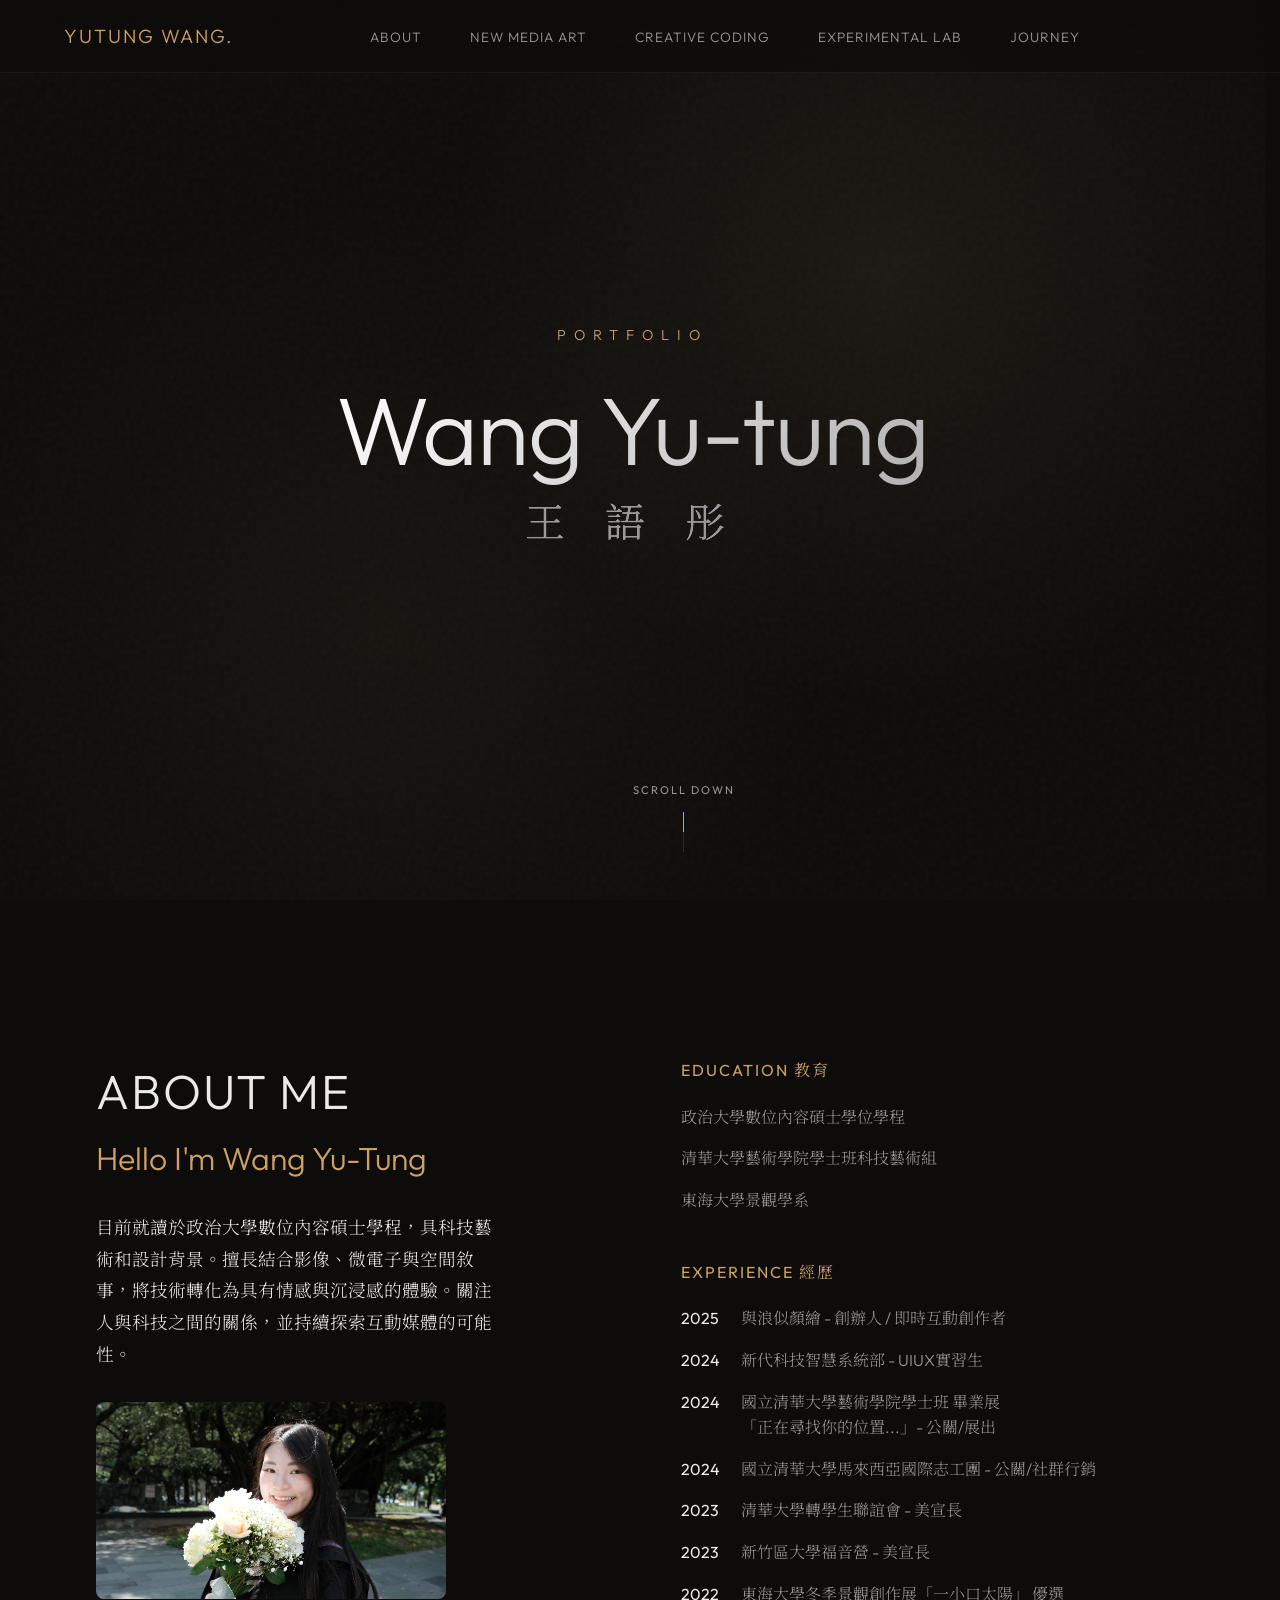
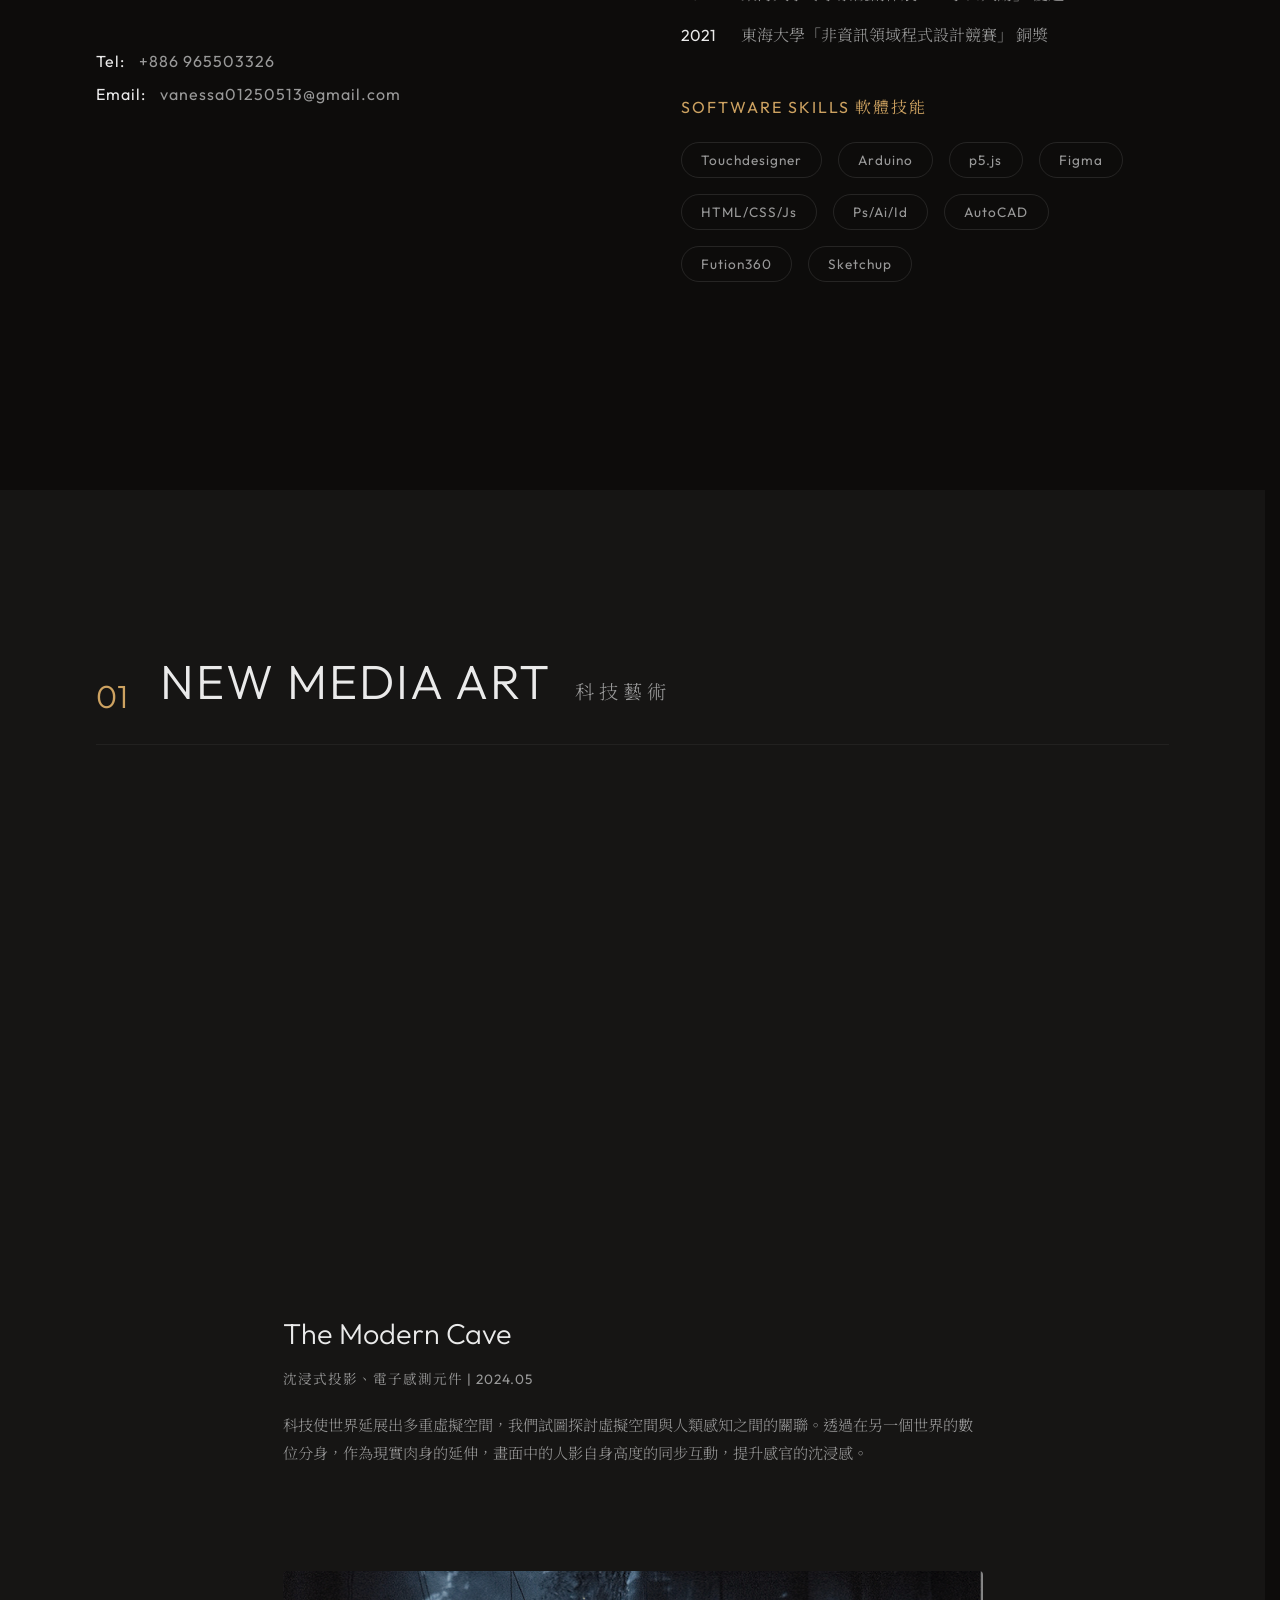
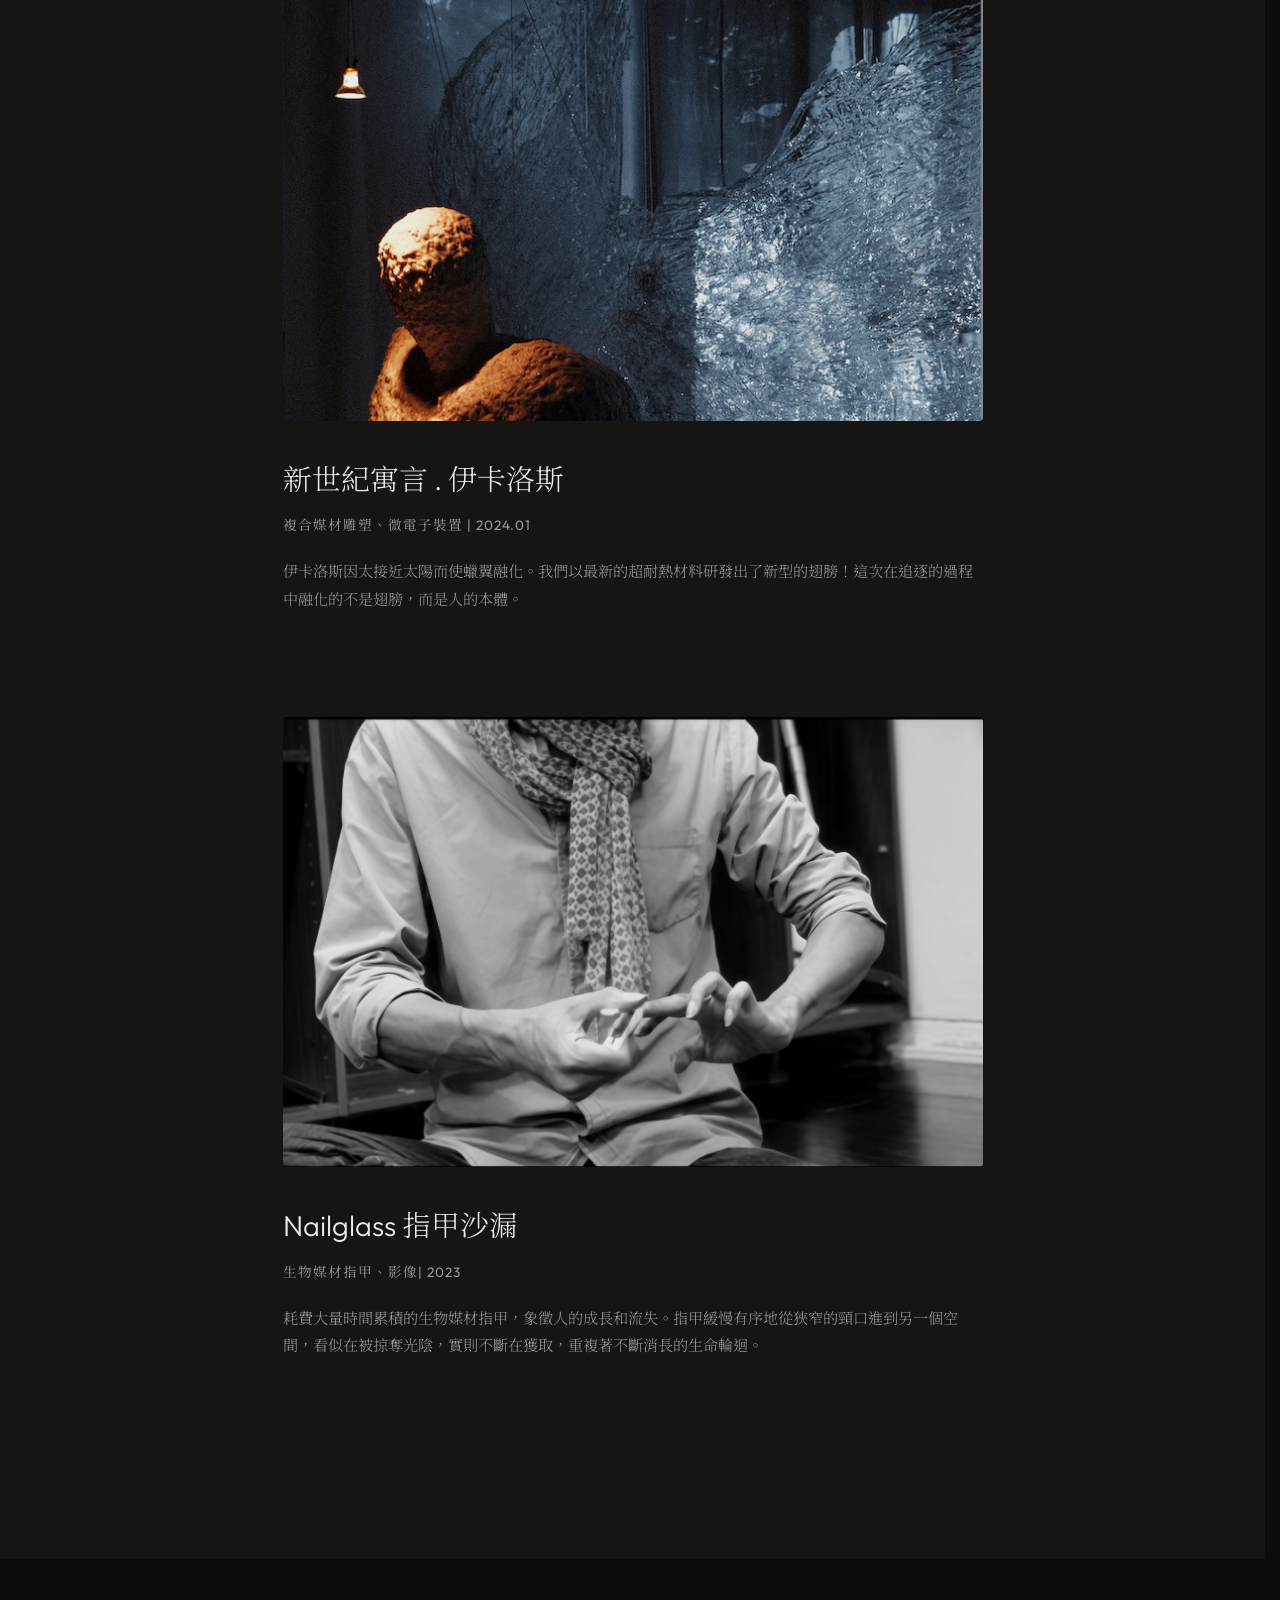
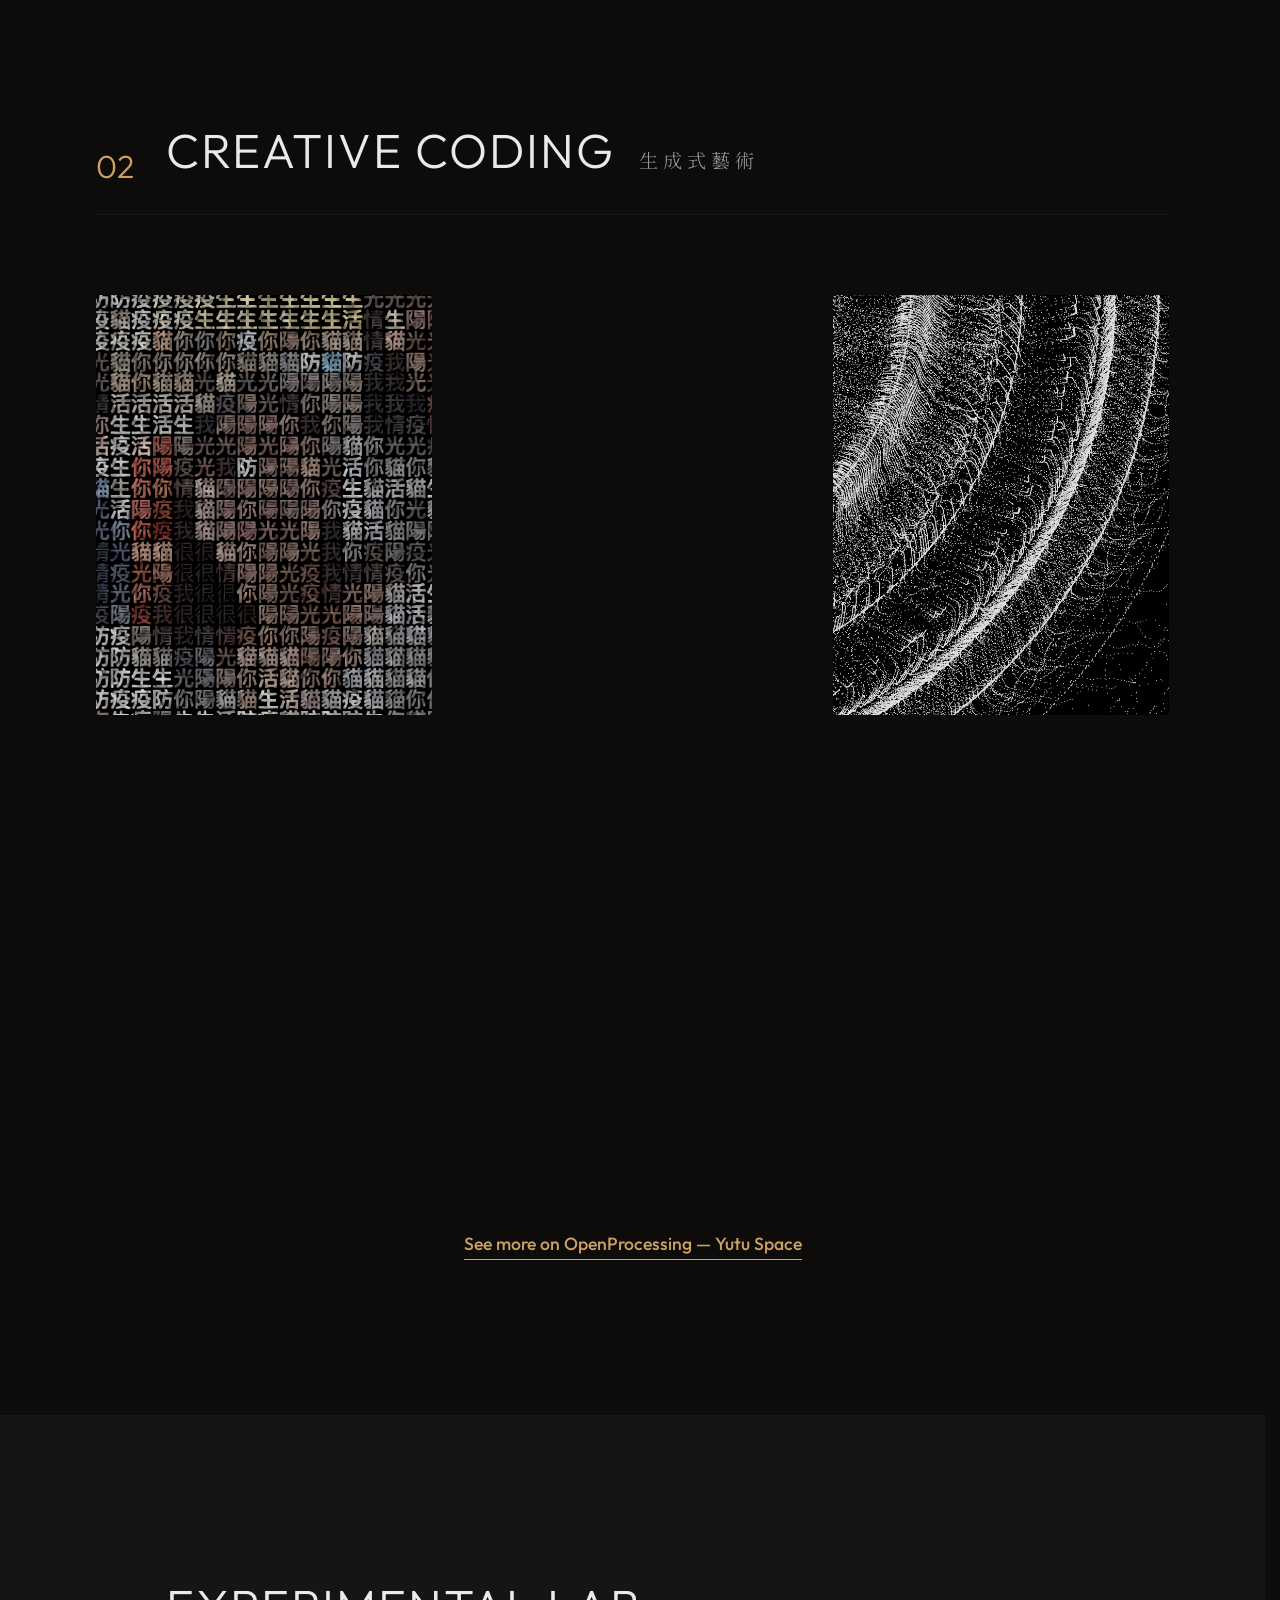
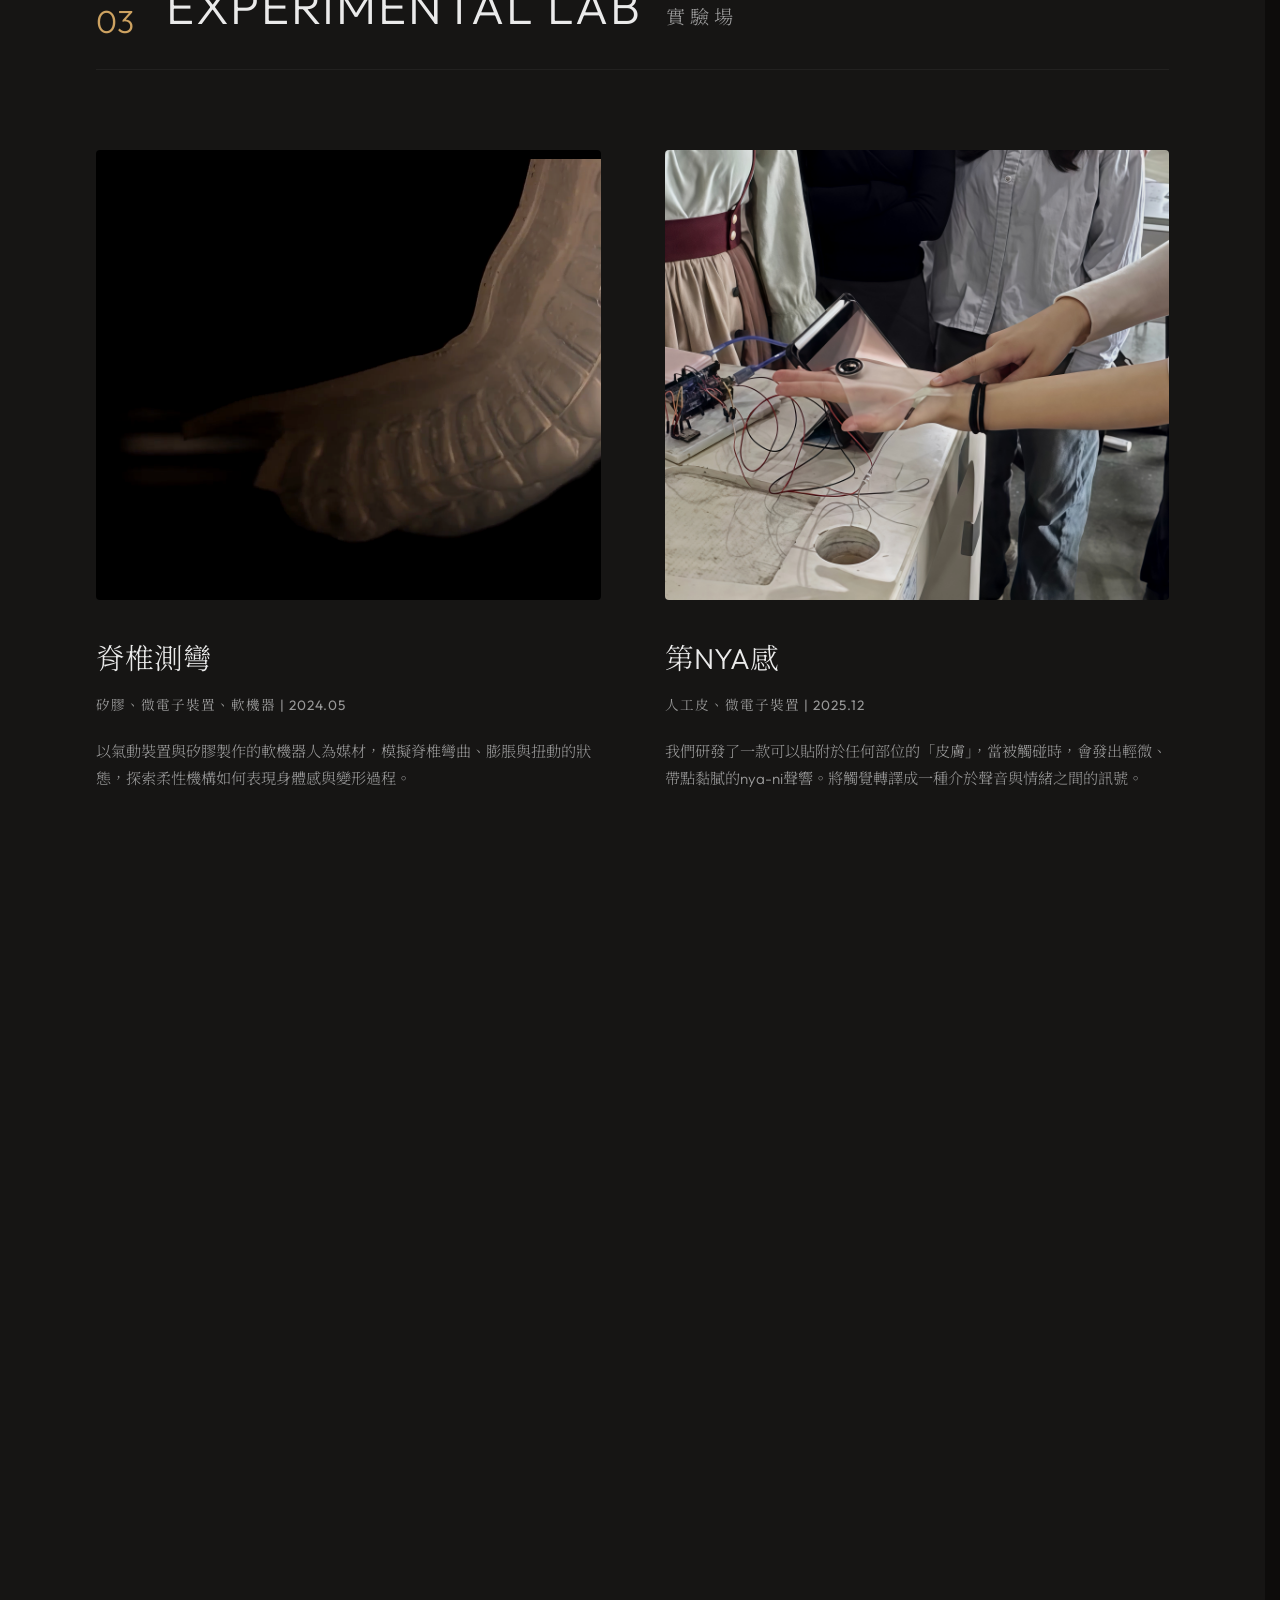
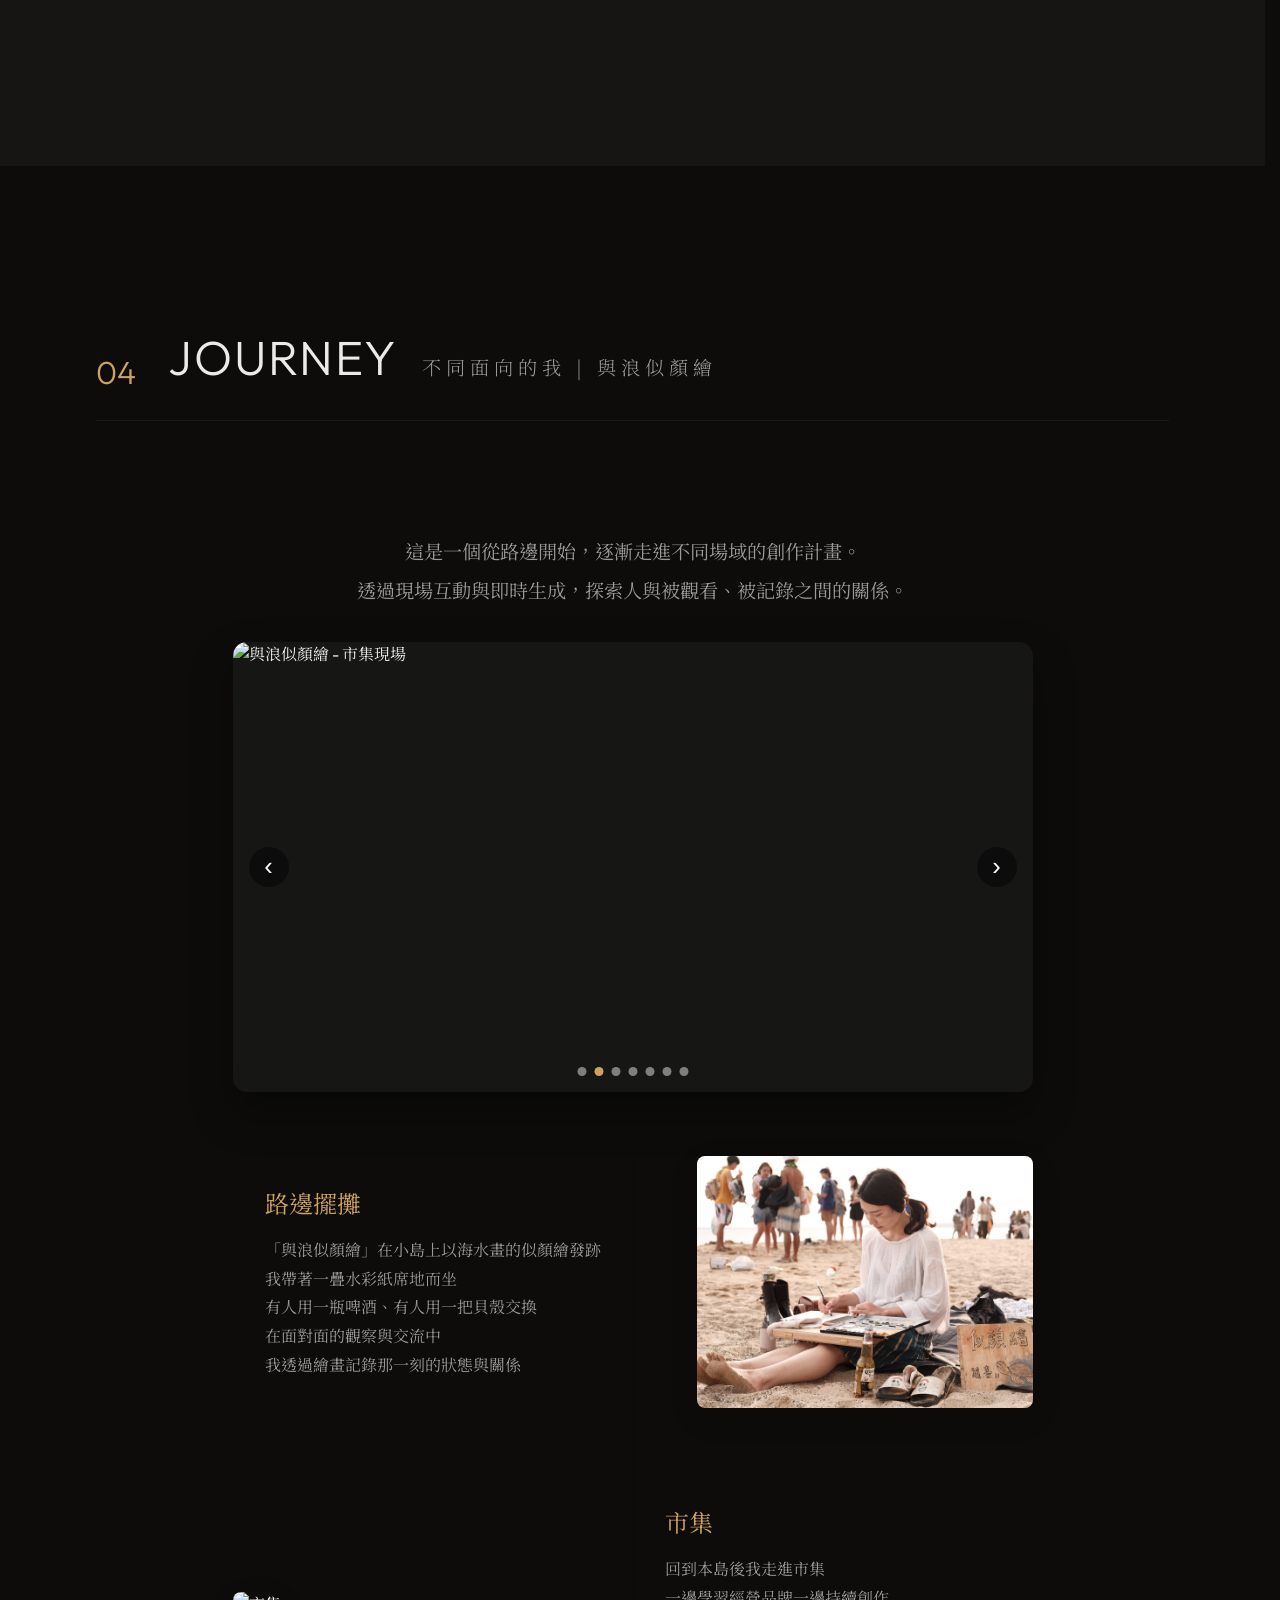
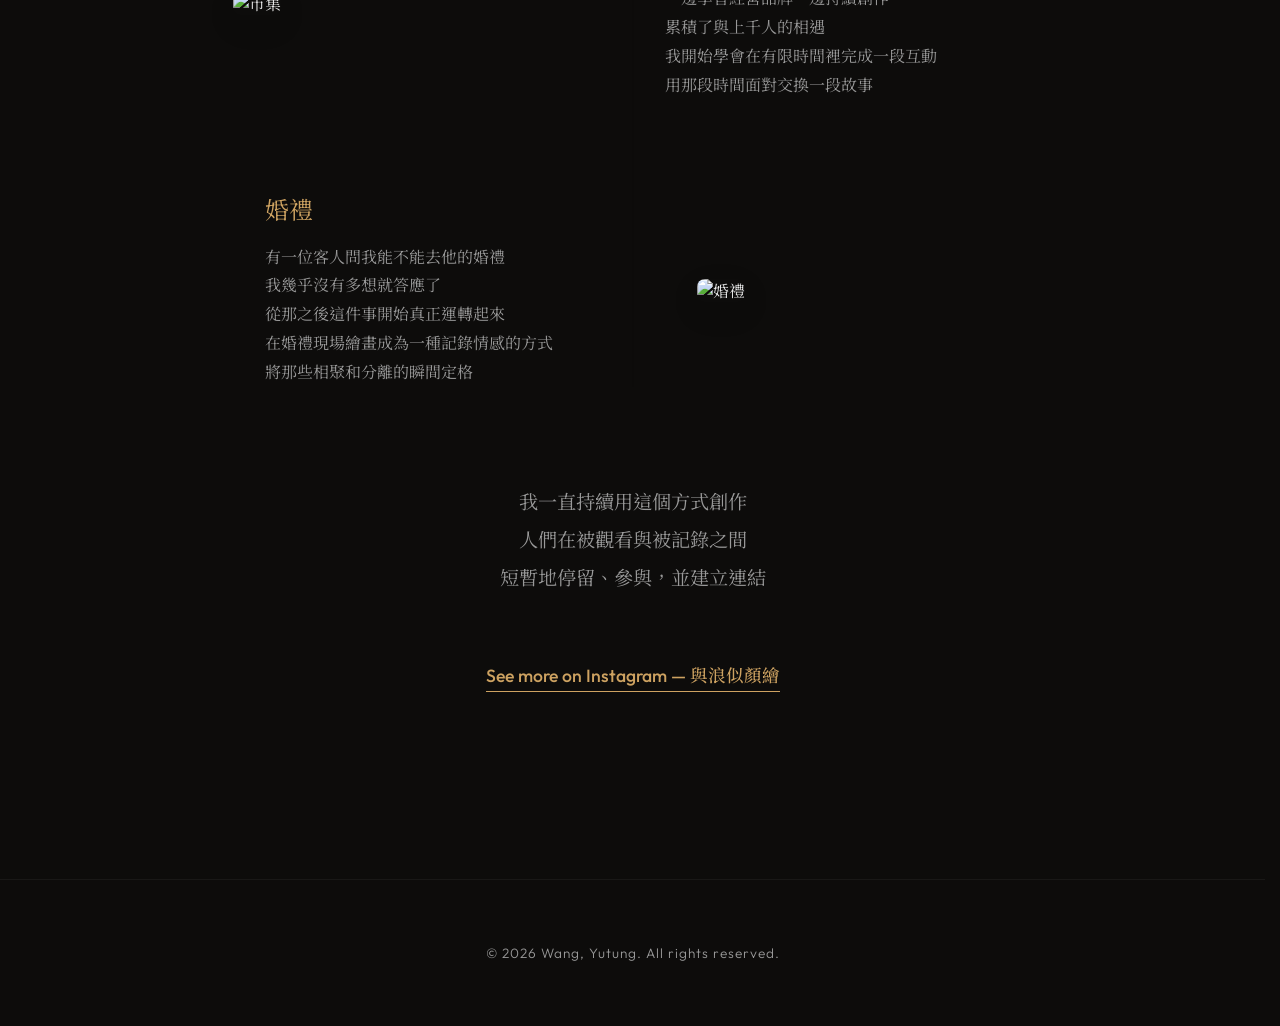
==== commit 5f25ef44: "update portfolio" ====
--- a/index.html
+++ b/index.html
@@ -121,7 +121,7 @@
                         <h3>The Modern Cave</h3>
                         <p class="project-meta">沈浸式投影、電子感測元件 | 2024.05</p>
                         <p class="project-desc">
-                            科技帶領世界具備多重的虛擬空間，我們探討虛擬空間及感知的關聯。透過在另一個世界的數位分身，作為現實肉身的延伸，畫面中的人影自身高度的同步互動，提升感官的沈浸感。</p>
+                            科技使世界延展出多重虛擬空間，我們試圖探討虛擬空間與人類感知之間的關聯。透過在另一個世界的數位分身，作為現實肉身的延伸，畫面中的人影自身高度的同步互動，提升感官的沈浸感。</p>
                     </div>
                 </a>
 
@@ -306,7 +306,7 @@
                             <img src="images/與浪婚禮4.jpg" alt="與浪似顏繪 - 市集現場">
                         </div>
                         <div class="journey-slide">
-                            <img src="images/與浪擺攤4.jpg" alt="與浪似顏繪 - 市集現場">
+                            <img src="images/與浪擺攤4.JPG" alt="與浪似顏繪 - 市集現場">
                         </div>
                     </div>
                     <button class="journey-carousel-btn prev" aria-label="上一張照片">‹</button>
